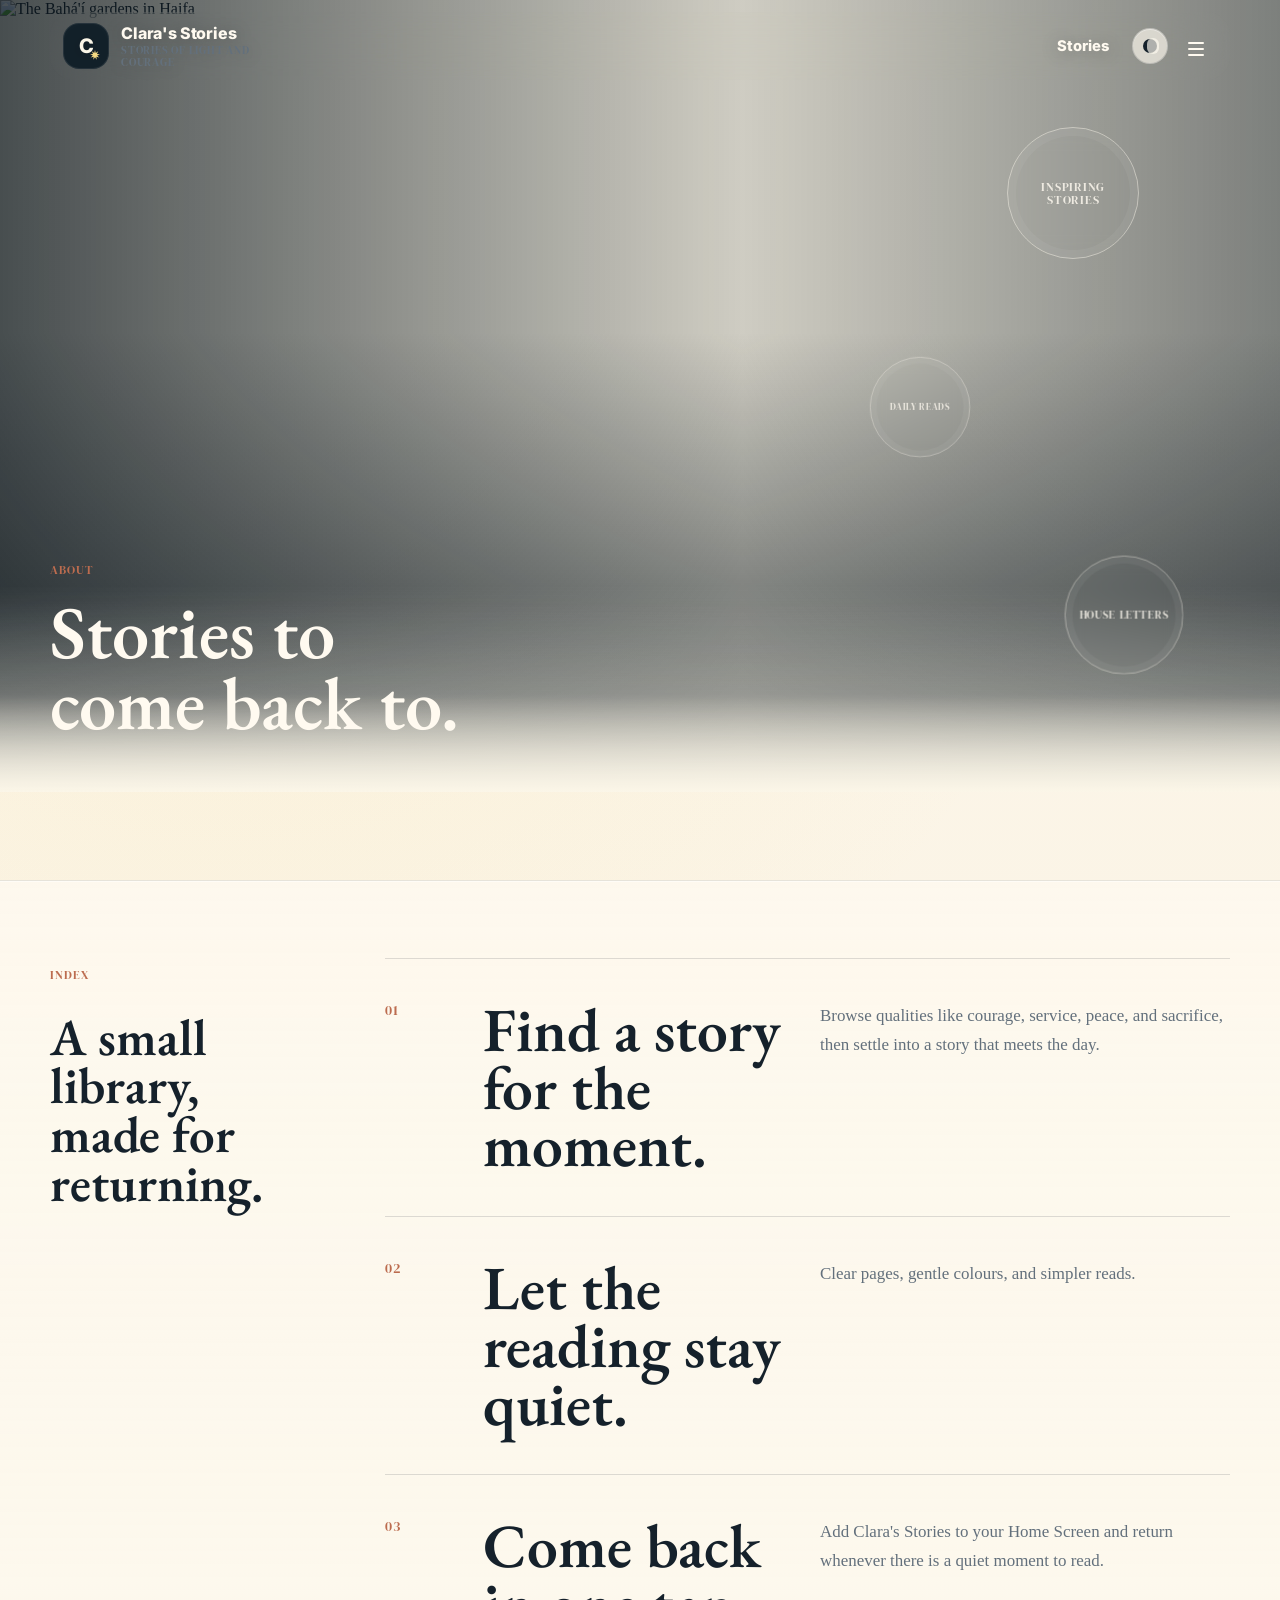
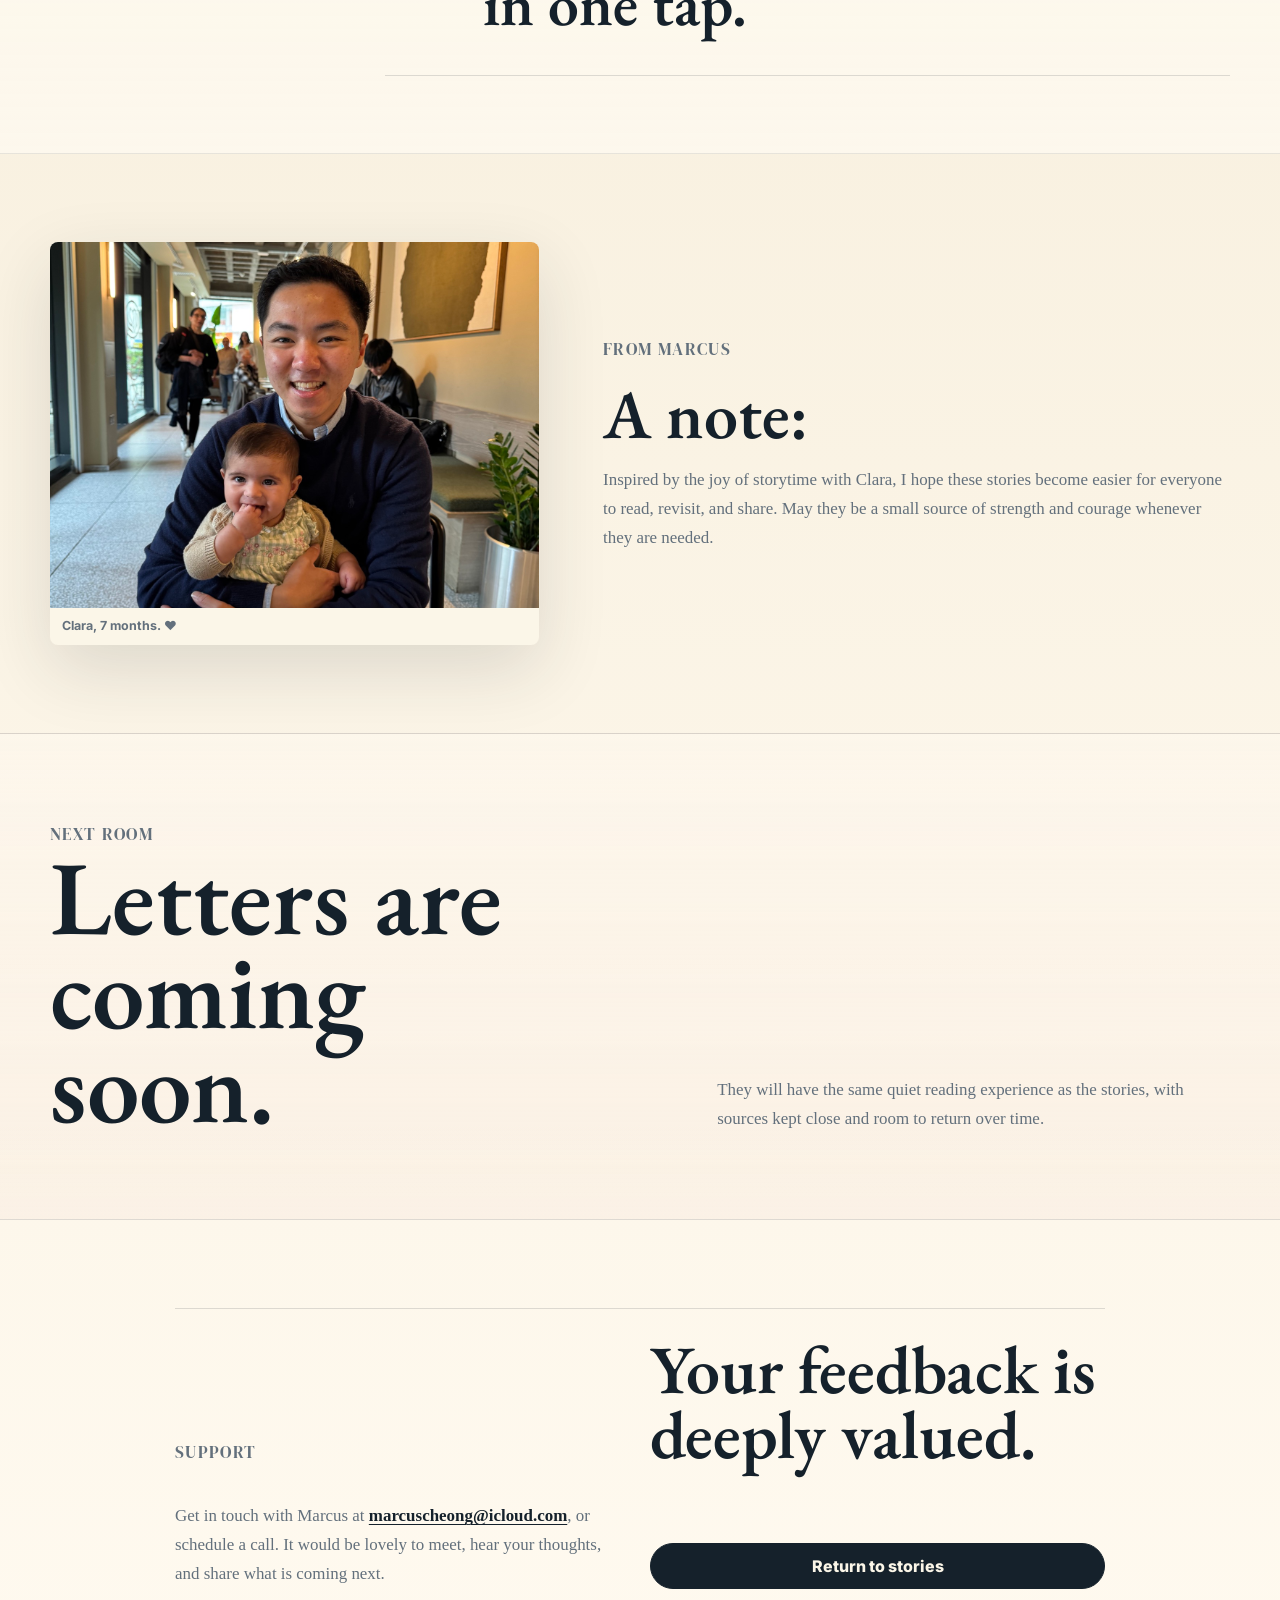
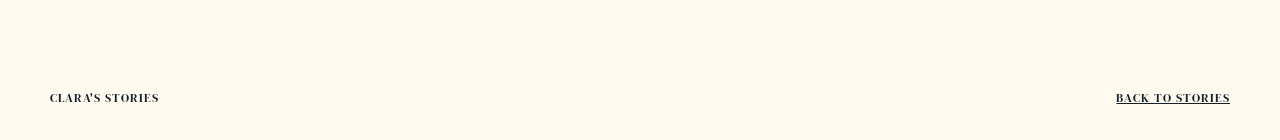
==== about.html @ 62a5ddda "Fix" ====
<!DOCTYPE html>
<html lang="en-GB">
  <head>
    <meta charset="UTF-8" />
    <meta name="viewport" content="width=device-width, initial-scale=1, viewport-fit=cover" />
    <title>About | Clara's Stories</title>
    <meta
      name="description"
      content="About Clara's Stories, a careful reader for Bahá'í stories, sources, and a growing library of letters."
    />
    <meta name="application-name" content="Clara's Stories" />
    <meta name="theme-color" content="#fbf6e8" />
    <meta name="color-scheme" content="light dark" />
    <meta name="format-detection" content="telephone=no" />
    <script>
      document.documentElement.classList.add("js");
      try {
        if (localStorage.getItem("claraTheme") === "dark") {
          document.documentElement.dataset.theme = "dark";
          document.querySelector('meta[name="theme-color"]')?.setAttribute("content", "#09131a");
        }
      } catch {
        document.documentElement.dataset.theme = "light";
      }
    </script>
    <link rel="preconnect" href="https://fonts.googleapis.com" />
    <link rel="preconnect" href="https://fonts.gstatic.com" crossorigin />
    <link
      href="https://fonts.googleapis.com/css2?family=DM+Serif+Display&family=EB+Garamond:ital,wght@0,400;0,500;0,600;0,700;1,400;1,500;1,600&family=Inter:wght@400;500;600;700;800&display=swap"
      rel="stylesheet"
    />
    <link rel="icon" href="./favicon.ico" sizes="any" />
    <link rel="shortcut icon" href="./favicon.ico" type="image/x-icon" />
    <link rel="icon" href="./icons/clara-logo.svg" type="image/svg+xml" />
    <link rel="icon" href="./icons/icon-192.png" sizes="192x192" type="image/png" />
    <link rel="icon" href="./icons/icon-512.png" sizes="512x512" type="image/png" />
    <link rel="apple-touch-icon" href="./icons/icon-180.png" sizes="180x180" />
    <link rel="apple-touch-icon" href="./icons/apple-touch-icon.png" />
    <meta name="apple-mobile-web-app-capable" content="yes" />
    <meta name="mobile-web-app-capable" content="yes" />
    <meta name="apple-mobile-web-app-title" content="Clara's Stories" />
    <meta name="apple-mobile-web-app-status-bar-style" content="black-translucent" />
    <link rel="manifest" href="./manifest.webmanifest" />
    <link rel="stylesheet" href="./styles.css?v=20260602-about-one-tap-1" />
  </head>
  <body class="about-shell">
    <header class="site-header" data-header>
      <a class="brand" href="./index.html" aria-label="Clara's Stories home">
        <span class="brand-mark">C</span>
        <span>
          <strong>Clara's Stories</strong>
          <small>Stories of light and<br />courage</small>
        </span>
      </a>
      <nav class="nav" aria-label="Primary navigation">
        <a class="nav-link" href="./stories.html">Stories</a>
        <button
          class="theme-toggle nav-theme"
          type="button"
          data-theme-toggle
          aria-label="Switch to dark mode"
          aria-pressed="false"
        >
          <span aria-hidden="true"></span>
        </button>
        <details class="nav-menu">
          <summary class="nav-action" aria-label="Open menu" title="Menu">
            <span class="menu-icon" aria-hidden="true"></span>
          </summary>
          <div class="nav-menu-panel">
            <a class="nav-menu-item" href="./stories.html">
              <span>Stories</span>
              <small>Browse the library</small>
            </a>
            <a class="nav-menu-item" href="./about.html" aria-current="page">
              <span>About</span>
              <small>How Clara's Stories is made</small>
            </a>
            <span class="nav-menu-item is-disabled" aria-disabled="true">
              <span>Letters</span>
              <small>Coming soon</small>
            </span>
            <button class="nav-menu-item" type="button" data-install-app>
              <span>Install app</span>
              <small>Add to Home Page</small>
            </button>
          </div>
        </details>
      </nav>
    </header>

    <main class="about-page">
      <section class="about-hero" data-about-hero>
        <div class="about-hero-copy reveal is-visible">
          <p class="kicker">About</p>
          <h1>Stories to come back to.</h1>
        </div>
        <div class="about-orbit" aria-hidden="true">
          <span>inspiring stories</span>
          <span>daily reads</span>
          <span>house letters</span>
        </div>
        <figure class="about-hero-image" aria-label="The Bahá'í gardens in Haifa">
          <img
            src="https://commons.wikimedia.org/wiki/Special:FilePath/Baha%27i_Garden%2C_Haifa_%283757173754%29.jpg"
            alt="The Bahá'í gardens in Haifa"
          />
        </figure>
      </section>

      <section class="about-ledger" data-about-ledger>
        <aside class="about-spine">
          <p class="kicker">Index</p>
          <strong>A small library, made for returning.</strong>
        </aside>
        <div class="about-ledger-list">
          <article class="about-ledger-row reveal">
            <span>01</span>
            <h2>Find a story for the moment.</h2>
            <p>Browse qualities like courage, service, peace, and sacrifice, then settle into a story that meets the day.</p>
          </article>
          <article class="about-ledger-row reveal">
            <span>02</span>
            <h2>Let the reading stay quiet.</h2>
            <p>Clear pages, gentle colours, and simpler reads.</p>
          </article>
          <article class="about-ledger-row reveal">
            <span>03</span>
            <h2>Come back in one tap.</h2>
            <p>Add Clara's Stories to your Home Screen and return whenever there is a quiet moment to read.</p>
          </article>
        </div>
      </section>

      <section class="about-founder reveal">
        <figure>
          <img src="./images/marcus-clara.jpeg" alt="Marcus with Clara" />
          <figcaption>Clara, 7 months. ❤️</figcaption>
        </figure>
        <div>
          <p class="kicker">From Marcus</p>
          <h2>A note:</h2>
          <p>
            Inspired by the joy of storytime with Clara, I hope these stories become easier for
            everyone to read, revisit, and share. May they be a small source of strength and courage
            whenever they are needed.
          </p>
        </div>
      </section>

      <section class="about-letters reveal">
        <div>
          <p class="kicker">Next room</p>
          <h2>Letters are coming soon.</h2>
        </div>
        <p>
          They will have the same quiet reading experience as the stories, with sources kept close
          and room to return over time.
        </p>
      </section>

      <section class="about-support reveal">
        <p class="kicker">Support</p>
        <h2>Your feedback is deeply valued.</h2>
        <p>
          Get in touch with Marcus at <a href="mailto:marcuscheong@icloud.com">marcuscheong@icloud.com</a>,
          or schedule a call. It would be lovely to meet, hear your thoughts, and share what is coming next.
        </p>
        <a class="button primary" href="./stories.html">Return to stories</a>
      </section>
    </main>

    <footer class="footer">
      <p>Clara's Stories</p>
      <a href="./stories.html">Back to stories</a>
    </footer>

    <script src="./install.js?v=20260602-about-one-tap-1"></script>
    <script src="./about.js?v=20260602-about-one-tap-1"></script>
  </body>
</html>
---- styles.css ----
:root {
  --paper: #fbf6e8;
  --ink: #15212b;
  --muted: #63707c;
  --rose: #f0a39a;
  --mint: #b8d8c0;
  --sky: #a9cce3;
  --lemon: #f4d982;
  --clay: #bc6c4f;
  --line: rgba(21, 33, 43, 0.14);
  --shadow: 0 24px 70px rgba(56, 45, 32, 0.12);
  --home-surface: #fbf6e8;
  --hero-shade: #09131a;
  --font-ui: Inter, "Segoe UI", system-ui, sans-serif;
  --font-serif: "EB Garamond", "Adobe Garamond Pro", Garamond, Georgia, serif;
  --font-technical: "DM Serif Display", Georgia, serif;
  color-scheme: light;
}

* {
  box-sizing: border-box;
}

.visually-hidden {
  position: absolute;
  width: 1px;
  height: 1px;
  padding: 0;
  margin: -1px;
  overflow: hidden;
  clip: rect(0, 0, 0, 0);
  white-space: nowrap;
  border: 0;
}

html {
  min-height: 100%;
  background: var(--home-surface);
  scroll-behavior: smooth;
}

body {
  min-height: 100dvh;
  margin: 0;
  padding-top: 0;
  padding-bottom: env(safe-area-inset-bottom);
  padding-left: 0;
  padding-right: 0;
  color: var(--ink);
  font-family: var(--font-ui);
  font-synthesis: none;
  background:
    linear-gradient(90deg, rgba(21, 33, 43, 0.045) 1px, transparent 1px),
    linear-gradient(rgba(21, 33, 43, 0.045) 1px, transparent 1px),
    linear-gradient(135deg, #fffaf0 0%, #edf6ef 35%, #eef5fb 68%, #fff1e8 100%);
  background-size: 36px 36px, 36px 36px, auto;
  overflow-x: hidden;
  overscroll-behavior-x: none;
  transition: background 720ms cubic-bezier(0.16, 1, 0.3, 1), color 520ms ease;
}

.home-page {
  min-height: 100dvh;
  background: var(--home-surface);
}

:root[data-theme="dark"] {
  --paper: #101a22;
  --ink: #f3ead9;
  --muted: #b4c0c8;
  --rose: #d78680;
  --mint: #5f8a72;
  --sky: #18354d;
  --lemon: #f1d16f;
  --clay: #e39a78;
  --line: rgba(243, 234, 217, 0.15);
  --shadow: 0 28px 78px rgba(0, 0, 0, 0.34);
  --home-surface: #09131a;
  --hero-shade: #09131a;
  color-scheme: dark;
}

:root[data-theme="dark"] body {
  background:
    linear-gradient(90deg, rgba(243, 234, 217, 0.055) 1px, transparent 1px),
    linear-gradient(rgba(243, 234, 217, 0.055) 1px, transparent 1px),
    linear-gradient(135deg, #09131a 0%, #12231d 38%, #101d2c 70%, #221714 100%);
  background-size: 36px 36px, 36px 36px, auto;
}

:root[data-theme="dark"] body.home-page {
  background: var(--home-surface);
}

body.stories-page {
  background:
    radial-gradient(circle at 18% 6%, rgba(244, 217, 130, 0.2), transparent 28%),
    linear-gradient(180deg, #fffaf0 0%, var(--home-surface) 36%, #fffaf0 100%);
}

:root[data-theme="dark"] body.stories-page {
  background:
    radial-gradient(circle at 18% 6%, rgba(232, 199, 111, 0.1), transparent 30%),
    linear-gradient(180deg, #09131a 0%, #0d1821 48%, #09131a 100%);
}

body,
button {
  font: inherit;
}

a {
  color: inherit;
}

.site-header,
main,
.footer {
  width: min(1180px, calc(100% - 32px));
  margin: 0 auto;
}

.home-page main {
  width: 100%;
  background: var(--home-surface);
}

.site-header {
  position: sticky;
  top: max(12px, calc(env(safe-area-inset-top) + 8px));
  z-index: 10;
  display: flex;
  align-items: center;
  justify-content: space-between;
  gap: 20px;
  margin-top: 14px;
  padding: 10px 12px;
  border: 1px solid rgba(21, 33, 43, 0.1);
  border-radius: 24px;
  background: rgba(255, 250, 240, 0.84);
  backdrop-filter: blur(24px) saturate(1.15);
  box-shadow: 0 18px 50px rgba(36, 44, 46, 0.12);
  transition: transform 520ms cubic-bezier(0.16, 1, 0.3, 1), opacity 360ms ease,
    box-shadow 360ms ease;
}

:root[data-theme="dark"] .site-header {
  border-color: rgba(243, 234, 217, 0.12);
  background: rgba(14, 23, 30, 0.84);
  box-shadow: 0 18px 55px rgba(0, 0, 0, 0.42);
}

.site-header.is-hidden {
  transform: translateY(calc(-100% - 28px));
  opacity: 0;
}

.home-page .site-header {
  position: fixed;
  top: max(12px, calc(env(safe-area-inset-top) + 8px));
  left: 50%;
  z-index: 10;
  display: flex;
  width: min(1180px, calc(100% - 32px));
  align-items: center;
  justify-content: space-between;
  gap: 20px;
  margin-top: 0;
  padding: 10px 12px;
  border: 1px solid transparent;
  border-radius: 24px;
  background: transparent;
  backdrop-filter: none;
  color: #fffaf0;
  text-shadow: 0 2px 18px rgba(0, 0, 0, 0.32);
  box-shadow: none;
  transform: translateX(-50%);
  transition: transform 780ms cubic-bezier(0.22, 1, 0.36, 1), opacity 520ms ease,
    background 260ms ease, border-color 260ms ease, box-shadow 260ms ease, color 260ms ease;
}

:root[data-theme="dark"] .home-page .site-header {
  background: transparent;
  box-shadow: none;
}

.home-page .site-header.is-hidden {
  transform: translate(-50%, calc(-100% - 28px));
  opacity: 0;
}

.home-page .site-header.is-over-content {
  border-color: rgba(21, 33, 43, 0.1);
  background: rgba(251, 246, 232, 0.96);
  color: var(--ink);
  text-shadow: none;
  backdrop-filter: none;
  box-shadow: 0 12px 30px rgba(36, 44, 46, 0.12);
}

:root[data-theme="dark"] .home-page .site-header.is-over-content {
  border-color: rgba(243, 234, 217, 0.12);
  background: rgba(9, 19, 26, 0.94);
  color: var(--ink);
  backdrop-filter: none;
  box-shadow: 0 14px 34px rgba(0, 0, 0, 0.38);
}

.brand,
.nav,
.hero-actions,
.filters,
.story-meta,
.footer {
  display: flex;
  align-items: center;
}

.brand {
  gap: 12px;
  text-decoration: none;
}

.brand-mark {
  position: relative;
  display: grid;
  place-items: center;
  width: 46px;
  height: 46px;
  border-radius: 16px;
  background: #13212a;
  color: #fbf6e8;
  font-family: var(--font-ui);
  font-size: 1.25rem;
  font-weight: 800;
  letter-spacing: 0;
  box-shadow: inset 0 0 0 1px rgba(255, 255, 255, 0.08);
}

.home-page .site-header .brand-mark {
  box-shadow: 0 12px 32px rgba(0, 0, 0, 0.34);
}

:root[data-theme="dark"] .brand-mark {
  background: #081017;
}

.brand-mark::after {
  content: "";
  position: absolute;
  right: 9px;
  bottom: 9px;
  width: 10px;
  height: 10px;
  border-radius: 0;
  background: var(--lemon);
  clip-path: polygon(
    50% 0%,
    57.52% 29.33%,
    82.14% 11.7%,
    69.05% 39%,
    99.24% 41.32%,
    71.67% 53.82%,
    93.3% 75%,
    64.14% 66.85%,
    67.1% 96.98%,
    50% 72%,
    32.9% 96.98%,
    35.86% 66.85%,
    6.7% 75%,
    28.33% 53.82%,
    0.76% 41.32%,
    30.95% 39%,
    17.86% 11.7%,
    42.48% 29.33%
  );
}

.brand strong,
.brand small {
  display: block;
}

.brand strong {
  font-family: var(--font-ui);
  font-weight: 800;
  letter-spacing: -0.01em;
}

.brand small,
.kicker,
.story-meta,
.footer,
.story-link,
.back-link {
  font-family: var(--font-technical);
  font-size: 0.76rem;
  font-weight: 400;
  text-transform: uppercase;
  letter-spacing: 0.08em;
}

.brand small {
  margin-top: 2px;
  color: var(--muted);
  font-size: 0.69rem;
  letter-spacing: 0.07em;
  line-height: 1.05;
  white-space: normal;
}

.home-page .brand small {
  color: rgba(255, 250, 240, 0.74);
}

.home-page .site-header.is-over-content .brand small {
  color: var(--muted);
}

.nav {
  gap: 7px;
}

.nav a,
.nav-action,
.button,
.filter {
  min-height: 42px;
  border-radius: 999px;
  text-decoration: none;
}

.nav a {
  display: grid;
  place-items: center;
  padding: 0 16px;
  font-family: var(--font-ui);
  font-size: 0.92rem;
  font-weight: 800;
}

.nav a:hover {
  background: rgba(21, 33, 43, 0.08);
}

.home-page .nav a:hover {
  background: rgba(255, 250, 240, 0.12);
}

.nav-action {
  position: relative;
  display: grid;
  width: 42px;
  min-width: 42px;
  place-items: center;
  border: 0;
  background: transparent;
  color: inherit;
  cursor: pointer;
  box-shadow: none;
  transition: background 180ms ease, box-shadow 220ms ease, transform 260ms cubic-bezier(0.16, 1, 0.3, 1);
}

.nav-action:hover,
.nav-action:focus-visible {
  background: rgba(21, 33, 43, 0.08);
  box-shadow: 0 0 20px rgba(21, 33, 43, 0.12);
  outline: none;
}

.home-page .nav-action:hover,
.home-page .nav-action:focus-visible {
  background: rgba(255, 250, 240, 0.12);
}

.install-action {
  display: none;
}

.show-install-action .install-action {
  display: grid;
}

.connection-status {
  position: fixed;
  left: 50%;
  bottom: max(18px, calc(env(safe-area-inset-bottom) + 14px));
  z-index: 30;
  margin: 0;
  max-width: min(420px, calc(100vw - 32px));
  padding: 12px 16px;
  border: 1px solid rgba(255, 255, 255, 0.52);
  border-radius: 999px;
  background:
    linear-gradient(135deg, rgba(255, 255, 255, 0.52), rgba(255, 250, 240, 0.22)),
    rgba(255, 250, 240, 0.66);
  color: #15212b;
  box-shadow: 0 18px 55px rgba(21, 33, 43, 0.2), inset 0 1px 0 rgba(255, 255, 255, 0.72);
  backdrop-filter: blur(22px) saturate(1.28);
  font-size: 0.78rem;
  font-weight: 800;
  letter-spacing: 0.02em;
  opacity: 0;
  pointer-events: none;
  text-align: center;
  transform: translate(-50%, 18px) scale(0.96);
  transition: opacity 260ms ease, transform 420ms cubic-bezier(0.16, 1, 0.3, 1);
}

.connection-status[hidden] {
  display: none;
}

.connection-status.is-visible {
  opacity: 1;
  transform: translate(-50%, 0) scale(1);
}

.connection-status::before {
  content: "";
  display: inline-block;
  width: 7px;
  height: 7px;
  margin-right: 7px;
  border-radius: 999px;
  background: var(--mint);
  vertical-align: 0.08em;
}

.connection-status[data-status-mode="offline"]::before {
  background: var(--lemon);
}

:root[data-theme="dark"] .connection-status {
  border-color: rgba(243, 234, 217, 0.16);
  background:
    linear-gradient(135deg, rgba(243, 234, 217, 0.14), rgba(243, 234, 217, 0.04)),
    rgba(9, 19, 26, 0.72);
  color: var(--ink);
  box-shadow: 0 18px 58px rgba(0, 0, 0, 0.42), inset 0 1px 0 rgba(243, 234, 217, 0.08);
}

@media (display-mode: standalone), (display-mode: fullscreen), (display-mode: minimal-ui), (display-mode: window-controls-overlay) {
  .show-install-action [data-install-app] {
    display: none;
  }
}

[data-install-app][hidden] {
  display: none !important;
}

.install-icon,
.menu-icon {
  position: relative;
  display: block;
  width: 20px;
  height: 20px;
}

.install-icon::before {
  content: "";
  position: absolute;
  left: 9px;
  top: 3px;
  width: 2px;
  height: 9px;
  border-radius: 999px;
  background: currentColor;
}

.install-icon::after {
  content: "";
  position: absolute;
  left: 4px;
  top: 8px;
  width: 12px;
  height: 8px;
  border-right: 2px solid currentColor;
  border-bottom: 2px solid currentColor;
  border-left: 2px solid currentColor;
  border-radius: 0 0 5px 5px;
}

.install-icon {
  background:
    linear-gradient(135deg, transparent 46%, currentColor 48% 58%, transparent 60%) 4px 7px / 7px 7px no-repeat,
    linear-gradient(45deg, transparent 46%, currentColor 48% 58%, transparent 60%) 9px 7px / 7px 7px no-repeat;
}

.menu-icon {
  transition: transform 360ms cubic-bezier(0.16, 1, 0.3, 1);
}

.menu-icon::before,
.menu-icon::after {
  content: "";
  position: absolute;
  left: 2px;
  width: 16px;
  height: 2px;
  border-radius: 999px;
  background: currentColor;
  transition: top 260ms cubic-bezier(0.16, 1, 0.3, 1), transform 260ms cubic-bezier(0.16, 1, 0.3, 1);
}

.menu-icon::before {
  top: 6px;
  box-shadow: 0 6px 0 currentColor;
}

.menu-icon::after {
  top: 18px;
}

.nav-menu[open] .nav-action {
  background: rgba(255, 250, 240, 0.64);
  box-shadow: 0 0 0 1px rgba(21, 33, 43, 0.08), 0 14px 34px rgba(21, 33, 43, 0.12);
  transform: scale(0.96);
}

.home-page .nav-menu[open] .nav-action {
  background: rgba(255, 250, 240, 0.18);
  box-shadow: 0 0 0 1px rgba(255, 250, 240, 0.18), 0 14px 34px rgba(0, 0, 0, 0.22);
}

.nav-menu[open] .menu-icon {
  transform: rotate(45deg);
}

.nav-menu[open] .menu-icon::before {
  top: 10px;
  box-shadow: none;
  transform: rotate(90deg);
}

.nav-menu[open] .menu-icon::after {
  top: 10px;
  transform: rotate(0deg);
}

body.nav-menu-is-open::before,
body.nav-menu-is-closing::before {
  content: "";
  position: fixed;
  inset: 0;
  z-index: 9;
  background:
    radial-gradient(circle at calc(100% - 74px) 64px, rgba(244, 217, 130, 0.18), transparent 190px),
    rgba(21, 33, 43, 0.22);
  backdrop-filter: blur(9px) saturate(1.08);
}

body.nav-menu-is-open::before {
  animation: menu-backdrop-in 220ms ease both;
}

body.nav-menu-is-closing::before {
  animation: menu-backdrop-out 220ms ease both;
}

.nav-menu {
  position: relative;
}

.nav-menu summary {
  list-style: none;
}

.nav-menu[open] summary {
  background: rgba(255, 250, 240, 0.16);
}

.nav-menu summary::-webkit-details-marker {
  display: none;
}

.nav-menu-panel {
  position: absolute;
  top: calc(100% + 10px);
  right: 0;
  display: grid;
  min-width: 286px;
  gap: 8px;
  padding: 10px;
  border: 1px solid rgba(21, 33, 43, 0.08);
  border-radius: 30px;
  background:
    linear-gradient(145deg, rgba(255, 255, 255, 0.8), rgba(255, 250, 240, 0.58)),
    rgba(255, 250, 240, 0.72);
  color: var(--ink);
  text-shadow: none;
  box-shadow: 0 24px 70px rgba(21, 33, 43, 0.18), inset 0 1px 0 rgba(255, 255, 255, 0.76);
  backdrop-filter: blur(22px) saturate(1.22);
  transform-origin: top right;
  overflow: hidden;
}

.nav-menu[open]:not(.is-closing) .nav-menu-panel {
  animation: menu-panel-fan 460ms cubic-bezier(0.16, 1, 0.3, 1) both;
}

.nav-menu.is-closing .nav-menu-panel {
  pointer-events: none;
  animation: menu-panel-fold 260ms ease both;
}

:root[data-theme="dark"] .nav-menu-panel {
  border-color: rgba(243, 234, 217, 0.12);
  background:
    linear-gradient(145deg, rgba(19, 37, 49, 0.88), rgba(9, 19, 26, 0.82)),
    rgba(9, 19, 26, 0.72);
  color: #fffaf0;
  box-shadow: 0 18px 48px rgba(0, 0, 0, 0.42);
}

.nav-menu-panel a,
.nav-menu-panel button,
.nav-menu-panel .nav-menu-item {
  display: flex;
  position: relative;
  flex-direction: column;
  width: 100%;
  min-height: 64px;
  align-self: stretch;
  justify-content: center;
  align-items: flex-start;
  padding: 10px 16px 10px 62px;
  border: 0;
  border-radius: 22px;
  background: transparent;
  color: inherit;
  font-family: var(--font-ui);
  font-size: 0.94rem;
  font-weight: 800;
  text-align: left;
  text-decoration: none;
  cursor: pointer;
  opacity: 0;
  filter: blur(10px);
  transform: translateX(22px) translateY(12px) scale(0.96);
}

.nav-menu-item::before {
  content: "";
  position: absolute;
  left: 13px;
  top: 50%;
  width: 36px;
  height: 36px;
  border: 1px solid rgba(21, 33, 43, 0.08);
  border-radius: 999px;
  background:
    radial-gradient(circle at 34% 30%, rgba(255, 255, 255, 0.72), transparent 34%),
    rgba(21, 33, 43, 0.06);
  box-shadow: inset 0 1px 0 rgba(255, 255, 255, 0.62);
  transform: translateY(-50%);
}

.nav-menu-item::after {
  position: absolute;
  left: 31px;
  top: 50%;
  display: grid;
  width: 14px;
  height: 14px;
  place-items: center;
  color: rgba(21, 33, 43, 0.62);
  transform: translate(-50%, -50%);
}

.nav-menu-panel .nav-menu-item:nth-child(1)::after {
  content: "";
  width: 4px;
  height: 4px;
  border-radius: 999px;
  background: currentColor;
  box-shadow: -6px -5px 0 currentColor, 7px -3px 0 currentColor, -3px 7px 0 currentColor, 8px 7px 0 currentColor;
}

.nav-menu-panel .nav-menu-item:nth-child(2)::after {
  content: "";
  width: 18px;
  height: 18px;
  background: currentColor;
  clip-path: polygon(
    50% 0%,
    58.6% 26.5%,
    82.1% 11.7%,
    71.7% 37.5%,
    99.2% 41.3%,
    74.6% 54.3%,
    93.3% 75%,
    66.1% 69.2%,
    67.1% 97%,
    50% 75%,
    32.9% 97%,
    33.9% 69.2%,
    6.7% 75%,
    25.4% 54.3%,
    0.8% 41.3%,
    28.3% 37.5%,
    17.9% 11.7%,
    41.4% 26.5%
  );
}

.nav-menu-panel .nav-menu-item:nth-child(3)::after {
  content: "";
  width: 15px;
  height: 15px;
  border-radius: 5px;
  background:
    linear-gradient(currentColor, currentColor) 2px 2px / 11px 2px no-repeat,
    linear-gradient(currentColor, currentColor) 2px 7px / 11px 2px no-repeat,
    linear-gradient(currentColor, currentColor) 2px 12px / 7px 2px no-repeat;
}

.nav-menu-panel .nav-menu-item:nth-child(4)::after {
  content: "";
  width: 15px;
  height: 15px;
  border-radius: 999px;
  background:
    linear-gradient(currentColor, currentColor) center / 11px 2px no-repeat,
    linear-gradient(currentColor, currentColor) center / 2px 11px no-repeat;
}

.nav-menu[open]:not(.is-closing) .nav-menu-item {
  animation: menu-item-fan 420ms cubic-bezier(0.16, 1, 0.3, 1) both;
}

.nav-menu.is-closing .nav-menu-item {
  animation: menu-item-fold 210ms ease both;
}

.nav-menu-panel .nav-menu-item:nth-child(1) {
  animation-delay: 35ms;
}

.nav-menu-panel .nav-menu-item:nth-child(2) {
  animation-delay: 70ms;
}

.nav-menu-panel .nav-menu-item:nth-child(3) {
  animation-delay: 105ms;
}

.nav-menu-panel .nav-menu-item:nth-child(4) {
  animation-delay: 140ms;
}

.nav-menu-item span,
.nav-menu-item small {
  display: block;
}

.nav-menu-item small {
  margin-top: 2px;
  color: var(--muted);
  font-size: 0.72rem;
  font-weight: 700;
}

.nav-menu-item[aria-current="page"] {
  background: rgba(184, 216, 192, 0.34);
  box-shadow: inset 0 0 0 1px rgba(103, 136, 112, 0.12);
}

.nav-menu-item.is-disabled {
  opacity: 0.58;
  cursor: default;
}

.nav-menu-panel a:hover,
.nav-menu-panel button:hover,
.nav-menu-panel a:focus-visible,
.nav-menu-panel button:focus-visible {
  background: rgba(255, 255, 255, 0.48);
  box-shadow: inset 0 0 0 1px rgba(21, 33, 43, 0.06), 0 10px 28px rgba(21, 33, 43, 0.08);
  outline: none;
}

:root[data-theme="dark"] .nav-menu-item::before {
  border-color: rgba(243, 234, 217, 0.12);
  background:
    radial-gradient(circle at 34% 30%, rgba(243, 234, 217, 0.18), transparent 34%),
    rgba(243, 234, 217, 0.08);
  box-shadow: inset 0 1px 0 rgba(243, 234, 217, 0.08);
}

:root[data-theme="dark"] .nav-menu-item::after {
  color: rgba(243, 234, 217, 0.8);
}

:root[data-theme="dark"] .nav-menu-item small {
  color: rgba(243, 234, 217, 0.62);
}

:root[data-theme="dark"] .nav-menu-item[aria-current="page"] {
  background: rgba(184, 216, 192, 0.16);
  box-shadow: inset 0 0 0 1px rgba(243, 234, 217, 0.08);
}

:root[data-theme="dark"] .nav-menu-panel a:hover,
:root[data-theme="dark"] .nav-menu-panel button:hover,
:root[data-theme="dark"] .nav-menu-panel a:focus-visible,
:root[data-theme="dark"] .nav-menu-panel button:focus-visible {
  background: rgba(243, 234, 217, 0.09);
  box-shadow: inset 0 0 0 1px rgba(243, 234, 217, 0.08), 0 10px 28px rgba(0, 0, 0, 0.18);
}

.nav-menu-panel [data-install-app] {
  display: none;
}

.show-install-action .nav-menu-panel [data-install-app] {
  display: grid;
}

@keyframes menu-panel-fan {
  from {
    opacity: 0;
    filter: blur(10px);
    transform: translate(10px, -6px) scale(0.9);
  }

  to {
    opacity: 1;
    filter: blur(0);
    transform: translateY(0) scale(1);
  }
}

@keyframes menu-panel-fold {
  from {
    opacity: 1;
    filter: blur(0);
    transform: translateY(0) scale(1);
  }

  to {
    opacity: 0;
    filter: blur(10px);
    transform: translate(10px, -5px) scale(0.94);
  }
}

@keyframes menu-item-fan {
  to {
    opacity: 1;
    filter: blur(0);
    transform: translateX(0) translateY(0) scale(1);
  }
}

@keyframes menu-item-fold {
  from {
    opacity: 1;
    filter: blur(0);
    transform: translateX(0) translateY(0) scale(1);
  }

  to {
    opacity: 0;
    filter: blur(10px);
    transform: translateX(18px) translateY(10px) scale(0.96);
  }
}

@keyframes menu-backdrop-in {
  from {
    opacity: 0;
  }

  to {
    opacity: 1;
  }
}

@keyframes menu-backdrop-out {
  from {
    opacity: 1;
  }

  to {
    opacity: 0;
  }
}

.ios-install-modal {
  position: fixed;
  inset: 0;
  z-index: 40;
  display: grid;
  place-items: center;
  padding: 18px;
  background: rgba(9, 19, 26, 0.58);
  color: var(--ink);
  opacity: 0;
  transition: opacity 180ms ease;
}

.ios-install-modal[hidden] {
  display: none;
}

.ios-install-modal.is-visible {
  opacity: 1;
}

.ios-install-card {
  position: relative;
  width: min(100%, 460px);
  max-height: calc(100dvh - 36px);
  overflow: auto;
  padding: 24px;
  border: 1px solid rgba(255, 255, 255, 0.62);
  border-radius: 24px;
  background:
    linear-gradient(135deg, rgba(255, 250, 240, 0.98), rgba(237, 246, 239, 0.98));
  box-shadow: 0 28px 80px rgba(0, 0, 0, 0.34);
  transform: translateY(24px) scale(0.98);
  transition: transform 220ms cubic-bezier(0.16, 1, 0.3, 1);
}

.ios-install-modal.is-visible .ios-install-card {
  transform: translateY(0) scale(1);
}

:root[data-theme="dark"] .ios-install-card {
  border-color: rgba(243, 234, 217, 0.14);
  background:
    linear-gradient(135deg, rgba(14, 23, 30, 0.98), rgba(18, 35, 29, 0.98));
}

.ios-install-close {
  position: absolute;
  top: 14px;
  right: 14px;
  display: grid;
  width: 38px;
  height: 38px;
  place-items: center;
  border: 1px solid var(--line);
  border-radius: 999px;
  background: rgba(255, 250, 240, 0.62);
  color: inherit;
  cursor: pointer;
}

:root[data-theme="dark"] .ios-install-close {
  background: rgba(243, 234, 217, 0.1);
}

.ios-install-close::before,
.ios-install-close::after {
  content: "";
  position: absolute;
  width: 14px;
  height: 2px;
  border-radius: 999px;
  background: currentColor;
}

.ios-install-close::before {
  transform: rotate(45deg);
}

.ios-install-close::after {
  transform: rotate(-45deg);
}

.ios-install-card h2 {
  max-width: 10ch;
  font-size: clamp(2rem, 8vw, 3rem);
}

.ios-install-intro {
  margin: 14px 0 0;
  color: var(--muted);
  line-height: 1.55;
}

.ios-install-steps {
  display: grid;
  gap: 10px;
  margin: 20px 0 0;
  padding: 0;
  list-style: none;
}

.ios-install-steps li {
  display: grid;
  grid-template-columns: 34px minmax(0, 1fr);
  gap: 12px;
  align-items: center;
  min-height: 54px;
  padding: 10px 12px;
  border: 1px solid var(--line);
  border-radius: 14px;
  background: rgba(255, 250, 240, 0.56);
}

:root[data-theme="dark"] .ios-install-steps li {
  background: rgba(243, 234, 217, 0.07);
}

.ios-install-steps span {
  display: grid;
  width: 34px;
  height: 34px;
  place-items: center;
  border-radius: 999px;
  background: var(--lemon);
  color: #09131a;
  font-weight: 800;
}

.ios-install-steps p {
  margin: 0;
  color: var(--ink);
  font-weight: 700;
  line-height: 1.35;
}

.ios-install-done {
  width: 100%;
  margin-top: 20px;
  border-color: var(--ink);
  cursor: pointer;
}

.theme-toggle {
  position: relative;
  z-index: 11;
  display: grid;
  width: 36px;
  min-width: 36px;
  height: 36px;
  place-items: center;
  border: 1px solid var(--line);
  border-radius: 999px;
  --toggle-surface: rgba(255, 250, 240, 0.66);
  background: var(--toggle-surface);
  color: var(--ink);
  cursor: pointer;
  overflow: hidden;
  box-shadow: inset 0 1px 0 rgba(255, 255, 255, 0.36);
  transition: background 360ms ease, border-color 360ms ease, color 360ms ease,
    transform 360ms cubic-bezier(0.16, 1, 0.3, 1);
}

.home-page .site-header .theme-toggle {
  --toggle-surface: rgba(255, 250, 240, 0.14);
  border-color: rgba(255, 250, 240, 0.28);
  background: var(--toggle-surface);
  color: #fffaf0;
  box-shadow: 0 10px 28px rgba(0, 0, 0, 0.24);
}

.home-page .site-header.is-over-content .theme-toggle {
  --toggle-surface: rgba(255, 250, 240, 0.66);
  border-color: var(--line);
  background: var(--toggle-surface);
  color: var(--ink);
  box-shadow: inset 0 1px 0 rgba(255, 255, 255, 0.36);
}

.theme-toggle span {
  position: relative;
  display: block;
  width: 18px;
  height: 18px;
  color: currentColor;
  transition: transform 360ms cubic-bezier(0.16, 1, 0.3, 1);
}

.theme-toggle span::before,
.theme-toggle span::after {
  content: "";
  position: absolute;
  border-radius: 999px;
}

.theme-toggle span::before {
  inset: 2px;
  background: currentColor;
}

.theme-toggle span::after {
  inset: 1px 0 1px 6px;
  background: var(--toggle-surface);
  transition: background 360ms ease, inset 260ms ease, box-shadow 260ms ease;
}

.theme-toggle:hover,
.theme-toggle:focus-visible {
  border-color: rgba(21, 33, 43, 0.28);
  transform: translateY(-1px);
}

:root[data-theme="dark"] .nav a:hover {
  background: rgba(243, 234, 217, 0.09);
}

:root[data-theme="dark"] .theme-toggle {
  --toggle-surface: rgba(243, 234, 217, 0.1);
  background: var(--toggle-surface);
  color: var(--lemon);
  box-shadow: inset 0 1px 0 rgba(255, 255, 255, 0.08);
}

:root[data-theme="dark"] .home-page .site-header .theme-toggle {
  --toggle-surface: rgba(8, 16, 23, 0.3);
  border-color: rgba(243, 234, 217, 0.24);
  background: var(--toggle-surface);
  box-shadow: 0 10px 28px rgba(0, 0, 0, 0.34);
}

:root[data-theme="dark"] .home-page .site-header.is-over-content .theme-toggle {
  --toggle-surface: rgba(243, 234, 217, 0.1);
  border-color: var(--line);
  background: var(--toggle-surface);
  color: var(--lemon);
  box-shadow: inset 0 1px 0 rgba(255, 255, 255, 0.08);
}

.theme-toggle[aria-pressed="true"] span::before {
  inset: 5px;
  box-shadow: 0 -8px 0 -3px currentColor, 6px -6px 0 -3px currentColor,
    8px 0 0 -3px currentColor, 6px 6px 0 -3px currentColor,
    0 8px 0 -3px currentColor, -6px 6px 0 -3px currentColor,
    -8px 0 0 -3px currentColor, -6px -6px 0 -3px currentColor;
}

.theme-toggle[aria-pressed="true"] span::after {
  display: none;
}

.hero {
  position: relative;
  display: grid;
  width: 100%;
  min-height: calc(100svh + env(safe-area-inset-top));
  align-items: end;
  padding: calc(clamp(132px, 24vh, 240px) + env(safe-area-inset-top))
    max(16px, calc((100vw - 1180px) / 2)) clamp(24px, 6vh, 64px);
  background: var(--home-surface);
  isolation: isolate;
  --hero-shift: 0px;
  --hero-image-opacity: 1;
}

.hero::after {
  content: "";
  position: absolute;
  inset: 0;
  z-index: 0;
  background:
    linear-gradient(90deg, rgba(11, 20, 26, 0.72), rgba(11, 20, 26, 0.18) 58%, rgba(11, 20, 26, 0.58)),
    linear-gradient(0deg, var(--home-surface) 0%, rgba(11, 20, 26, 0) 52%);
  -webkit-mask-image: linear-gradient(to bottom, #000 0%, #000 82%, rgba(0, 0, 0, 0.64) 90%, transparent 100%);
  mask-image: linear-gradient(to bottom, #000 0%, #000 82%, rgba(0, 0, 0, 0.64) 90%, transparent 100%);
  pointer-events: none;
}

:root[data-theme="dark"] .hero::after {
  background:
    linear-gradient(90deg, rgba(11, 20, 26, 0.72), rgba(11, 20, 26, 0.18) 58%, rgba(11, 20, 26, 0.58)),
    linear-gradient(0deg, var(--home-surface) 0%, rgba(11, 20, 26, 0) 52%);
}

.hero-copy,
.story-card {
  border: 1px solid rgba(255, 255, 255, 0.78);
  box-shadow: var(--shadow);
}

.hero-copy {
  position: relative;
  z-index: 2;
  display: flex;
  flex-direction: column;
  justify-content: center;
  width: min(640px, 100%);
  padding: 0;
  border: 0;
  border-radius: 0;
  background: transparent;
  color: #fffaf0;
  box-shadow: none;
  transform: translateY(calc(var(--hero-shift) * -0.08));
}

:root[data-theme="dark"] .story-card,
:root[data-theme="dark"] .reader-image,
:root[data-theme="dark"] .reader-card,
:root[data-theme="dark"] .source-card {
  border-color: rgba(243, 234, 217, 0.1);
  background: rgba(16, 26, 34, 0.82);
}

.kicker {
  margin: 0 0 18px;
  color: var(--clay);
}

h1,
h2,
h3,
blockquote {
  margin: 0;
  font-family: var(--font-serif);
  font-weight: 600;
  line-height: 0.96;
  letter-spacing: 0;
}

h1 {
  max-width: 12ch;
  font-size: clamp(3.5rem, 5.8vw, 5.9rem);
}

h2 {
  max-width: 13ch;
  font-size: clamp(2.55rem, 5.3vw, 5rem);
}

h2 span {
  color: var(--clay);
}

h3 {
  font-size: clamp(1.65rem, 2.15vw, 2.25rem);
}

.hero-copy p:not(.kicker),
.story-card p {
  color: var(--muted);
  line-height: 1.65;
}

.hero-copy p:not(.kicker) {
  color: rgba(255, 250, 240, 0.86);
  max-width: 58ch;
  margin: 24px 0 0;
  font-size: 1.05rem;
}

.hero-actions {
  flex-wrap: wrap;
  gap: 10px;
  margin-top: 34px;
}

.button {
  display: inline-grid;
  place-items: center;
  padding: 0 20px;
  border: 1px solid var(--ink);
  font-family: var(--font-ui);
  font-weight: 800;
}

.button.primary {
  background: var(--ink);
  color: var(--paper);
}

.button.quiet {
  border-color: rgba(21, 33, 43, 0.14);
  background: rgba(255, 250, 240, 0.48);
  color: var(--ink);
  backdrop-filter: blur(16px);
}

:root[data-theme="dark"] .button.quiet {
  border-color: rgba(243, 234, 217, 0.16);
  background: rgba(243, 234, 217, 0.08);
  color: var(--ink);
}

:root[data-theme="dark"] .button.primary {
  border-color: rgba(243, 234, 217, 0.7);
  background: #f3ead9;
  color: #101a22;
}

.source-card > .button.primary {
  min-height: 44px;
  min-width: 184px;
  border-color: rgba(103, 136, 112, 0.62);
  background: #c7dec6;
  color: #10202a;
  font-family: var(--font-ui);
  font-size: 0.95rem;
  letter-spacing: 0;
  box-shadow: inset 0 -2px 0 rgba(103, 136, 112, 0.2),
    0 12px 26px rgba(21, 33, 43, 0.09);
}

.about-page {
  display: grid;
  gap: 70px;
  width: 100%;
  padding: 0 0 54px;
}

.about-hero {
  position: relative;
  display: grid;
  width: 100%;
  min-height: calc(88svh + env(safe-area-inset-top));
  align-items: end;
  overflow: hidden;
  padding: calc(clamp(132px, 24vh, 240px) + env(safe-area-inset-top))
    max(16px, calc((100vw - 1180px) / 2)) clamp(24px, 6vh, 64px);
  background: var(--home-surface);
  border-radius: 0;
  isolation: isolate;
  --about-shift: 0px;
}

.about-hero::after {
  content: "";
  position: absolute;
  inset: 0;
  z-index: 1;
  background:
    linear-gradient(90deg, rgba(9, 19, 26, 0.74), rgba(9, 19, 26, 0.18) 58%, rgba(9, 19, 26, 0.52)),
    linear-gradient(0deg, rgba(9, 19, 26, 0.7), transparent 58%);
  pointer-events: none;
  -webkit-mask-image: linear-gradient(to bottom, #000 0%, #000 74%, rgba(0, 0, 0, 0.72) 88%, transparent 100%);
  mask-image: linear-gradient(to bottom, #000 0%, #000 74%, rgba(0, 0, 0, 0.72) 88%, transparent 100%);
}

.about-hero::before {
  content: "";
  position: absolute;
  inset: auto 0 0;
  z-index: 2;
  height: 24%;
  background: linear-gradient(180deg, transparent 0%, color-mix(in srgb, var(--home-surface) 10%, transparent) 48%, color-mix(in srgb, var(--home-surface) 72%, transparent) 100%);
  pointer-events: none;
}

.about-hero-copy {
  position: relative;
  z-index: 3;
  width: min(680px, 100%);
  padding: 0;
  color: #fffaf0;
  transform: translateY(calc(var(--about-shift) * -0.08));
}

.about-hero-copy h1 {
  max-width: 11ch;
}

.about-hero-copy p:not(.kicker) {
  max-width: 56ch;
  margin: 24px 0 0;
  color: rgba(255, 250, 240, 0.86);
  font-size: 1.06rem;
  line-height: 1.65;
}

.about-hero-image {
  position: absolute;
  inset: 0;
  z-index: 0;
  margin: 0;
  overflow: hidden;
  background: var(--home-surface);
  pointer-events: none;
  -webkit-mask-image: linear-gradient(to bottom, #000 0%, #000 80%, rgba(0, 0, 0, 0.82) 92%, transparent 100%);
  mask-image: linear-gradient(to bottom, #000 0%, #000 80%, rgba(0, 0, 0, 0.82) 92%, transparent 100%);
}

.about-hero-image img {
  display: block;
  width: 100%;
  height: calc(100% + 80px);
  object-fit: cover;
  transform: translateY(calc(var(--about-shift) * -0.08));
}

:root[data-theme="dark"] .about-hero-image img {
  filter: saturate(0.9) brightness(0.76);
}

.about-section {
  display: grid;
  max-width: 820px;
  gap: 18px;
}

.about-section h2 {
  max-width: 12ch;
}

.about-section p:not(.kicker),
.about-principle p {
  color: var(--muted);
  font-size: 1.05rem;
  line-height: 1.7;
}

.about-principles {
  display: grid;
  grid-template-columns: repeat(3, minmax(0, 1fr));
  gap: 16px;
}

.about-principle {
  min-height: 310px;
  padding: 24px;
  border: 1px solid var(--line);
  border-radius: 8px;
  background: rgba(255, 250, 240, 0.66);
}

:root[data-theme="dark"] .about-principle {
  background: rgba(16, 26, 34, 0.82);
}

.about-principle > span {
  display: block;
  margin-bottom: 48px;
  color: var(--clay);
  font-family: var(--font-technical);
  font-size: 0.76rem;
  letter-spacing: 0.08em;
}

.about-principle h3 {
  max-width: 10ch;
}

.about-support {
  margin-inline: auto;
}

body.about-shell {
  background:
    radial-gradient(circle at 18% 8%, rgba(244, 217, 130, 0.22), transparent 28%),
    linear-gradient(180deg, #fffaf0 0%, #f8f0df 46%, #fffaf0 100%);
}

:root[data-theme="dark"] body.about-shell {
  background:
    radial-gradient(circle at 16% 6%, rgba(232, 199, 111, 0.1), transparent 30%),
    linear-gradient(180deg, #09131a 0%, #0d1821 52%, #09131a 100%);
}

.about-page {
  gap: clamp(36px, 7vw, 88px);
}

.about-shell main.about-page {
  width: 100%;
}

.about-shell .site-header {
  position: fixed;
  top: max(12px, calc(env(safe-area-inset-top) + 8px));
  left: 50%;
  width: min(1180px, calc(100% - 32px));
  margin-top: 0;
  border-color: transparent;
  background: transparent;
  color: #fffaf0;
  text-shadow: 0 2px 18px rgba(0, 0, 0, 0.32);
  box-shadow: none;
  transform: translateX(-50%);
}

.about-shell .site-header.is-hidden {
  transform: translate(-50%, calc(-100% - 28px));
}

.about-orbit {
  position: absolute;
  inset: 0;
  z-index: 3;
  pointer-events: none;
}

.about-orbit span {
  position: absolute;
  display: grid;
  width: clamp(84px, 11vw, 132px);
  aspect-ratio: 1;
  place-items: center;
  padding: 10px;
  border: 1px solid rgba(255, 250, 240, 0.46);
  border-radius: 999px;
  color: rgba(255, 250, 240, 0.82);
  font-family: var(--font-technical);
  font-size: 0.76rem;
  line-height: 1.08;
  letter-spacing: 0.06em;
  text-align: center;
  text-transform: uppercase;
  backdrop-filter: blur(10px);
  box-shadow: inset 0 0 0 8px rgba(255, 250, 240, 0.05);
}

.about-orbit span:nth-child(1) {
  top: 16%;
  right: 11%;
}

.about-orbit span:nth-child(2) {
  top: 43%;
  right: 23%;
  transform: scale(0.76);
}

.about-orbit span:nth-child(3) {
  right: 7%;
  bottom: 14%;
  transform: scale(0.9);
}

.about-ledger {
  display: grid;
  grid-template-columns: minmax(190px, 0.32fr) minmax(0, 1fr);
  gap: clamp(22px, 5vw, 70px);
  align-items: start;
  width: 100vw;
  margin-left: calc(50% - 50vw);
  padding: clamp(42px, 6vw, 84px) max(16px, calc((100vw - 1180px) / 2));
  border-top: 1px solid color-mix(in srgb, var(--line) 70%, transparent);
  border-bottom: 1px solid color-mix(in srgb, var(--line) 70%, transparent);
  background:
    linear-gradient(180deg, rgba(255, 250, 240, 0.54), rgba(255, 250, 240, 0.28)),
    color-mix(in srgb, var(--home-surface) 86%, #ffffff 14%);
  box-shadow: inset 0 1px 0 rgba(255, 255, 255, 0.48);
}

:root[data-theme="dark"] .about-ledger {
  background:
    linear-gradient(180deg, rgba(255, 250, 240, 0.025), rgba(255, 250, 240, 0.01)),
    color-mix(in srgb, var(--home-surface) 88%, #102536 12%);
  box-shadow: inset 0 1px 0 rgba(255, 250, 240, 0.06);
}

.about-spine {
  position: sticky;
  top: 132px;
  display: grid;
  gap: 12px;
  padding-top: 8px;
}

.about-spine strong {
  display: block;
  max-width: 9ch;
  font-family: var(--font-serif);
  font-size: clamp(2rem, 4vw, 4rem);
  font-weight: 600;
  line-height: 0.95;
}

.about-ledger-list {
  display: grid;
  gap: 0;
}

.about-ledger-row {
  display: grid;
  grid-template-columns: 64px minmax(0, 0.74fr) minmax(220px, 1fr);
  gap: clamp(16px, 3vw, 34px);
  align-items: start;
  padding: clamp(22px, 4vw, 42px) 0;
  border-top: 1px solid var(--line);
}

.about-ledger-row:last-child {
  border-bottom: 1px solid var(--line);
}

.about-ledger-row > span {
  color: var(--clay);
  font-family: var(--font-technical);
  font-size: 0.86rem;
  letter-spacing: 0.08em;
}

.about-ledger-row h2 {
  max-width: 10ch;
  font-size: clamp(2.25rem, 4.8vw, 4.9rem);
  line-height: 0.94;
}

.about-ledger-row p,
.about-founder p,
.about-letters p,
.about-support p {
  margin: 0;
  color: var(--muted);
  font-size: 1.06rem;
  line-height: 1.72;
}

.about-founder {
  display: grid;
  grid-template-columns: minmax(260px, 0.78fr) minmax(0, 1fr);
  gap: clamp(24px, 5vw, 74px);
  align-items: center;
  width: min(1180px, calc(100% - 32px));
  margin: 0 auto;
}

.about-founder figure {
  margin: 0;
  overflow: hidden;
  border-radius: 8px;
  background: var(--home-surface);
  box-shadow: 0 24px 70px rgba(36, 44, 46, 0.14);
}

.about-founder img {
  display: block;
  width: 100%;
  aspect-ratio: 4 / 3;
  object-fit: cover;
  object-position: 50% 48%;
}

.about-founder figcaption {
  padding: 10px 12px 12px;
  color: var(--muted);
  font-family: var(--font-ui);
  font-size: 0.78rem;
  font-weight: 700;
}

.about-founder div {
  display: grid;
  gap: 18px;
}

.about-founder h2 {
  max-width: 10ch;
}

.about-letters {
  position: relative;
  display: grid;
  grid-template-columns: minmax(0, 0.8fr) minmax(260px, 0.68fr);
  gap: clamp(22px, 5vw, 72px);
  align-items: end;
  overflow: hidden;
  width: 100vw;
  margin-left: calc(50% - 50vw);
  padding: clamp(34px, 7vw, 86px) max(20px, calc((100vw - 1180px) / 2));
  border-top: 1px solid var(--line);
  border-bottom: 1px solid var(--line);
  background:
    linear-gradient(180deg, rgba(255, 250, 240, 0.78), rgba(255, 250, 240, 0.38)),
    rgba(188, 102, 79, 0.08);
}

.about-letters h2 {
  max-width: 10ch;
  font-size: clamp(3.1rem, 8.2vw, 8rem);
  line-height: 0.9;
}

.about-support {
  display: grid;
  grid-template-columns: minmax(0, 1fr) auto;
  width: min(930px, calc(100% - 48px));
  max-width: 930px;
  gap: clamp(16px, 3vw, 34px);
  align-items: end;
  margin: 0 auto;
  padding-top: 28px;
  border-top: 1px solid var(--line);
}

.about-support h2 {
  max-width: 13ch;
}

.about-support .button {
  min-width: 180px;
  min-height: 46px;
}

.about-support a:not(.button) {
  color: var(--ink);
  font-weight: 700;
  text-decoration-thickness: 0.08em;
  text-underline-offset: 0.16em;
  overflow-wrap: anywhere;
}

:root[data-theme="dark"] .about-letters {
  background:
    linear-gradient(180deg, rgba(243, 234, 217, 0.055), rgba(243, 234, 217, 0.025)),
    #0b151d;
}

:root[data-theme="dark"] .source-card > .button.primary {
  border-color: rgba(232, 199, 111, 0.66);
  background: #ead083;
  color: #09131a;
}

.button.secondary {
  background: var(--lemon);
}

.hero-image {
  position: absolute;
  inset: 0;
  z-index: 0;
  height: 100%;
  margin: 0;
  overflow: hidden;
  border-radius: 0;
  background: var(--home-surface);
  opacity: 1;
  pointer-events: none;
  transform: none;
  -webkit-mask-image: linear-gradient(to bottom, #000 0%, #000 82%, rgba(0, 0, 0, 0.68) 91%, transparent 100%);
  mask-image: linear-gradient(to bottom, #000 0%, #000 82%, rgba(0, 0, 0, 0.68) 91%, transparent 100%);
}

.hero-image img,
.image-card img {
  display: block;
  width: 100%;
  height: 100%;
  object-fit: cover;
}

.hero-image img {
  height: calc(100% + 96px);
  opacity: 0;
  transform: translateY(calc(var(--hero-shift) * -0.06));
  animation: image-fade-in 900ms ease 120ms forwards;
  will-change: transform;
}

.home-intro {
  --section-progress: 1;
  display: grid;
  grid-template-columns: minmax(0, 0.78fr) minmax(360px, 1fr);
  gap: clamp(28px, 6vw, 92px);
  align-items: center;
  width: min(1180px, calc(100% - 32px));
  margin: 0 auto;
  padding: clamp(54px, 8vw, 112px) 0 clamp(36px, 7vw, 96px);
}

.home-intro-copy {
  display: grid;
  gap: 18px;
  transform: translateY(calc((1 - var(--section-progress)) * 22px));
}

.home-intro-copy h2,
.home-close h2 {
  max-width: 12ch;
  font-size: clamp(3rem, 7vw, 7.2rem);
  line-height: 0.88;
}

.home-intro-copy p:not(.kicker) {
  max-width: 34rem;
  margin: 0;
  color: var(--muted);
  font-size: clamp(1.05rem, 1.6vw, 1.28rem);
  line-height: 1.65;
}

.home-intro-actions {
  display: flex;
  flex-wrap: wrap;
  gap: 10px;
  margin-top: 12px;
}

.home-intro-actions .button.quiet {
  width: fit-content;
  min-height: 40px;
  padding: 0 18px;
  border-color: color-mix(in srgb, var(--line) 74%, transparent);
  background:
    linear-gradient(180deg, rgba(255, 250, 240, 0.76), rgba(255, 250, 240, 0.46)),
    color-mix(in srgb, var(--home-surface) 86%, white 14%);
  box-shadow: inset 0 1px 0 rgba(255, 255, 255, 0.58), 0 10px 28px rgba(21, 33, 43, 0.08);
}

.home-floating-stage {
  position: relative;
  min-height: clamp(500px, 58vw, 700px);
  overflow: hidden;
  border: 1px solid color-mix(in srgb, var(--line) 72%, transparent);
  border-radius: 34px;
  background:
    radial-gradient(circle at 70% 18%, rgba(244, 217, 130, 0.28), transparent 24%),
    linear-gradient(145deg, rgba(255, 250, 240, 0.72), rgba(184, 216, 192, 0.2)),
    var(--home-surface);
  box-shadow: 0 28px 90px rgba(21, 33, 43, 0.13), inset 0 1px 0 rgba(255, 255, 255, 0.56);
  isolation: isolate;
  transform: translateY(calc((1 - var(--section-progress)) * -12px)) scale(calc(0.97 + var(--section-progress) * 0.03));
  transition: transform 180ms linear;
}

:root[data-theme="dark"] .home-floating-stage {
  background:
    radial-gradient(circle at 70% 18%, rgba(232, 199, 111, 0.16), transparent 24%),
    linear-gradient(145deg, rgba(19, 42, 57, 0.82), rgba(12, 25, 33, 0.78)),
    var(--home-surface);
  box-shadow: 0 28px 90px rgba(0, 0, 0, 0.32), inset 0 1px 0 rgba(255, 250, 240, 0.06);
}

.home-floating-stage::before {
  content: "";
  position: absolute;
  inset: 18%;
  z-index: -1;
  border-radius: 999px;
  background: rgba(255, 250, 240, 0.3);
  filter: blur(52px);
}

.float-card,
.float-quality {
  --float-x: 0px;
  --float-y: 0px;
  position: absolute;
  margin: 0;
  z-index: 2;
  transform: translate3d(var(--float-x), var(--float-y), 0);
  will-change: transform;
}

.float-card {
  overflow: hidden;
  border: 1px solid rgba(255, 250, 240, 0.58);
  border-radius: 24px;
  background: rgba(255, 250, 240, 0.68);
  box-shadow: 0 24px 60px rgba(21, 33, 43, 0.2);
  transition: box-shadow 260ms ease, transform 260ms ease;
}

.home-floating-stage:hover .float-card,
.home-floating-stage:focus-within .float-card {
  box-shadow: 0 30px 76px rgba(21, 33, 43, 0.24);
}

.float-card img {
  display: block;
  width: 100%;
  height: 100%;
  object-fit: cover;
  filter: saturate(0.92);
}

.float-card figcaption,
.float-quality {
  font-family: var(--font-technical);
  font-size: 0.76rem;
  letter-spacing: 0.08em;
  text-transform: uppercase;
}

.float-card figcaption {
  position: absolute;
  right: 12px;
  bottom: 12px;
  padding: 8px 10px;
  border-radius: 999px;
  background: rgba(9, 19, 26, 0.7);
  color: #fffaf0;
  backdrop-filter: blur(12px);
}

.float-card-large figcaption {
  background: rgba(188, 102, 79, 0.78);
}

.float-card-tall figcaption {
  top: 12px;
  right: 12px;
  bottom: auto;
  border: 1px solid rgba(255, 250, 240, 0.46);
  background: rgba(255, 250, 240, 0.78);
  color: var(--ink);
  box-shadow: 0 14px 34px rgba(21, 33, 43, 0.12);
}

.float-card-tall img {
  border-radius: inherit;
  object-position: 54% 44%;
}

:root[data-theme="dark"] .float-card-tall figcaption {
  border-color: rgba(243, 234, 217, 0.13);
  background: rgba(18, 34, 45, 0.78);
  color: #fffaf0;
  box-shadow: 0 16px 38px rgba(0, 0, 0, 0.26);
}

.float-card-small figcaption {
  background: rgba(18, 48, 72, 0.78);
}

.float-card-large {
  top: 12%;
  left: 7%;
  z-index: 1;
  width: min(60%, 370px);
  aspect-ratio: 1.22;
}

.float-card-tall {
  top: 17%;
  right: 9%;
  z-index: 3;
  width: min(34%, 210px);
  aspect-ratio: 0.74;
}

.float-card-small {
  right: 18%;
  bottom: 10%;
  z-index: 4;
  width: min(40%, 250px);
  aspect-ratio: 1.05;
}

.float-quality {
  display: grid;
  min-height: 54px;
  place-items: center;
  padding: 0 18px;
  border: 1px solid rgba(21, 33, 43, 0.1);
  border-radius: 999px;
  background: rgba(255, 250, 240, 0.74);
  color: var(--ink);
  box-shadow: 0 16px 48px rgba(21, 33, 43, 0.14);
  backdrop-filter: blur(14px);
  transition: box-shadow 240ms ease, transform 240ms ease;
}

.float-quality::before {
  content: "";
  position: absolute;
  inset: 6px;
  z-index: -1;
  border-radius: inherit;
  background: rgba(255, 255, 255, 0.22);
}

:root[data-theme="dark"] .float-quality {
  border-color: rgba(243, 234, 217, 0.14);
  background: rgba(9, 19, 26, 0.72);
}

.quality-one {
  top: 5%;
  left: 38%;
  background: rgba(188, 102, 79, 0.7);
  color: #fffaf0;
}

.quality-two {
  top: 38%;
  right: 13%;
  background: rgba(255, 250, 240, 0.82);
}

.quality-three {
  bottom: 20%;
  left: 9%;
  background: rgba(215, 233, 215, 0.82);
}

.home-path {
  --section-progress: 1;
  display: grid;
  grid-template-columns: repeat(3, minmax(0, 1fr));
  gap: clamp(12px, 2vw, 18px);
  overflow: visible;
  width: min(1180px, calc(100% - 32px));
  margin: 0 auto;
  perspective: 1200px;
  transform: translateY(calc((1 - var(--section-progress)) * 20px));
}

.home-path article {
  --card-progress: 0.4;
  position: relative;
  display: grid;
  align-content: start;
  gap: 18px;
  overflow: hidden;
  min-height: 290px;
  padding: clamp(22px, 3vw, 34px);
  border: 1px solid color-mix(in srgb, var(--line) 72%, transparent);
  border-radius: 28px;
  background:
    linear-gradient(145deg, rgba(255, 250, 240, 0.82), rgba(255, 250, 240, 0.48)),
    var(--home-surface);
  box-shadow:
    0 calc(12px + var(--card-progress) * 24px) 70px rgba(21, 33, 43, calc(0.08 + var(--card-progress) * 0.08)),
    inset 0 1px 0 rgba(255, 255, 255, 0.6);
  transform:
    translateY(calc((1 - var(--card-progress)) * 18px))
    rotateX(calc((1 - var(--card-progress)) * 3deg));
  transition: box-shadow 220ms ease, transform 220ms ease;
}

.home-path article::before {
  content: "";
  position: absolute;
  right: -48px;
  top: -44px;
  width: 176px;
  height: 126px;
  border-radius: 44% 56% 62% 38% / 48% 43% 57% 52%;
  background:
    radial-gradient(circle at 24% 28%, rgba(255, 255, 255, 0.52), transparent 24%),
    linear-gradient(135deg, rgba(244, 217, 130, 0.34), rgba(244, 217, 130, 0.08));
  filter: blur(10px);
  opacity: calc(0.44 + var(--card-progress) * 0.4);
  transform: rotate(-12deg);
}

.home-path article::after {
  content: "";
  position: absolute;
  inset: 12px 12px auto;
  height: 1px;
  background: linear-gradient(90deg, transparent, rgba(255, 255, 255, 0.8), transparent);
  opacity: var(--card-progress);
}

.home-path article:nth-child(2)::before {
  opacity: 0;
}

.home-path article:nth-child(3)::before {
  right: -54px;
  top: -36px;
  width: 210px;
  height: 122px;
  border-radius: 35% 65% 41% 59% / 58% 32% 68% 42%;
  background:
    radial-gradient(ellipse at 28% 34%, rgba(255, 250, 240, 0.44), transparent 24%),
    radial-gradient(ellipse at 76% 58%, rgba(244, 217, 130, 0.16), transparent 34%),
    linear-gradient(132deg, rgba(188, 102, 79, 0.24), rgba(188, 102, 79, 0.04) 58%, rgba(132, 177, 198, 0.12));
  transform: rotate(-13deg) skewX(-8deg);
}

:root[data-theme="dark"] .home-path article {
  background:
    linear-gradient(145deg, rgba(18, 34, 45, 0.86), rgba(9, 19, 26, 0.72)),
    var(--home-surface);
  box-shadow:
    0 calc(12px + var(--card-progress) * 24px) 70px rgba(0, 0, 0, calc(0.18 + var(--card-progress) * 0.14)),
    inset 0 1px 0 rgba(243, 234, 217, 0.07);
}

.home-path h3 {
  position: relative;
  z-index: 1;
  max-width: 8ch;
  font-size: clamp(2.1rem, 4vw, 4rem);
  line-height: 0.94;
}

.home-path article:nth-child(2) h3::after,
.home-path article:nth-child(3) h3::after {
  content: "";
  position: absolute;
  left: -14px;
  top: 8%;
  z-index: -1;
  width: min(8.3ch, 96%);
  height: 70%;
  border-radius: 42% 58% 54% 46% / 38% 62% 44% 56%;
  background:
    radial-gradient(ellipse at 28% 48%, rgba(184, 216, 192, 0.28), transparent 58%),
    linear-gradient(110deg, rgba(184, 216, 192, 0.2), rgba(132, 177, 198, 0.1));
  filter: blur(11px);
  transform: rotate(-5deg) skewX(-8deg);
}

.home-path article:nth-child(3) h3::after {
  width: min(7.7ch, 92%);
  height: 68%;
  background:
    radial-gradient(ellipse at 30% 40%, rgba(188, 102, 79, 0.18), transparent 56%),
    linear-gradient(116deg, rgba(188, 102, 79, 0.13), rgba(244, 217, 130, 0.09));
  border-radius: 62% 38% 44% 56% / 46% 62% 38% 54%;
  transform: rotate(6deg) skewX(7deg);
}

.home-path p {
  margin: 0;
  color: var(--muted);
  font-size: 1.02rem;
  line-height: 1.6;
}

.home-close {
  --section-progress: 1;
  display: grid;
  gap: 20px;
  justify-items: center;
  width: min(860px, calc(100% - 32px));
  margin: 0 auto;
  padding: clamp(58px, 10vw, 128px) 0;
  text-align: center;
  opacity: calc(0.64 + var(--section-progress) * 0.36);
  transform: translateY(calc((1 - var(--section-progress)) * 28px)) scale(calc(0.98 + var(--section-progress) * 0.02));
}

.home-close h2 {
  max-width: 11ch;
}

:root[data-theme="dark"] .hero-image img,
:root[data-theme="dark"] .story-card.feature.image-card img {
  filter: saturate(0.9) brightness(0.78);
}

.home-page .story-stage,
.stories-page .story-stage {
  position: relative;
  z-index: 2;
  width: 100%;
  margin-right: 0;
  margin-left: 0;
  margin-top: 0;
  padding-top: 58px;
  background: var(--home-surface);
  scroll-margin-top: 112px;
}

.stories-page .story-stage {
  padding-top: clamp(54px, 7vw, 92px);
  padding-bottom: 60px;
  background: transparent;
}

.home-page .story-stage > .section-heading,
.home-page .story-stage > .library-tools,
.home-page .story-stage > .story-grid,
.stories-page .story-stage > .section-heading,
.stories-page .story-stage > .library-tools,
.stories-page .story-stage > .story-grid {
  width: min(1180px, calc(100% - 32px));
  margin-right: auto;
  margin-left: auto;
}

.section-heading {
  display: grid;
  grid-template-columns: minmax(0, 760px);
  gap: 14px;
  align-items: start;
  margin-bottom: 26px;
}

.section-heading .kicker {
  margin-bottom: 0;
}

.library-tools {
  display: grid;
  grid-template-columns: minmax(280px, 420px) minmax(0, 1fr);
  gap: 14px 18px;
  align-items: start;
  margin: 0 0 22px;
}

.search-field {
  display: grid;
  gap: 7px;
}

.search-field span,
.library-count {
  color: var(--muted);
  font-family: var(--font-technical);
  font-size: 0.76rem;
  font-weight: 400;
  letter-spacing: 0.08em;
  text-transform: uppercase;
}

.search-field input {
  width: 100%;
  min-height: 44px;
  border: 1px solid var(--line);
  border-radius: 999px;
  padding: 0 17px;
  background: rgba(255, 250, 240, 0.76);
  color: var(--muted);
  outline: none;
}

:root[data-theme="dark"] .search-field input,
:root[data-theme="dark"] .filter {
  background: rgba(16, 26, 34, 0.74);
}

.search-field input:focus {
  border-color: rgba(21, 33, 43, 0.42);
  box-shadow: 0 0 0 4px rgba(184, 216, 192, 0.45);
}

.library-count {
  grid-column: 1 / -1;
  margin: -4px 0 0;
  text-align: left;
}

.filters {
  flex-wrap: wrap;
  gap: 8px;
  justify-content: flex-start;
}

.filters.is-resizing {
  overflow: hidden;
  transition: height 620ms cubic-bezier(0.16, 1, 0.3, 1);
  will-change: height;
}

.filter {
  display: inline-flex;
  align-items: center;
  justify-content: center;
  border: 1px solid var(--line);
  padding: 0 15px;
  background: rgba(255, 250, 240, 0.64);
  color: var(--ink);
  cursor: pointer;
  font-family: var(--font-technical);
  font-weight: 400;
}

.filters.has-expanded-filters > .filter-anecdotes-primary {
  display: none;
}

.filters.is-restoring-anecdotes > .filter-anecdotes-primary {
  animation: filter-pill-in 360ms cubic-bezier(0.16, 1, 0.3, 1) both;
}

.filter-more {
  width: 56px;
  padding-inline: 0;
}

.filter-more::after {
  content: "";
  width: 0.48em;
  height: 0.48em;
  border-right: 1.5px solid currentColor;
  border-bottom: 1.5px solid currentColor;
  transform: translateY(-0.12em) rotate(45deg);
  transition: transform 180ms ease;
}

.filter-less::after {
  transform: translateY(0.08em) rotate(225deg);
}

.filters.has-expanded-filters > .filter-toggle {
  display: none;
}

.filters.is-closing > .filter-toggle {
  display: none;
}

.filter-overflow {
  display: none;
  opacity: 0;
  transform: translateY(-8px);
}

.filters.has-expanded-filters > .filter-overflow,
.filters.is-closing > .filter-overflow {
  display: inline-flex;
}

.filters.has-expanded-filters:not(.is-closing) > .filter-overflow {
  animation: filter-pill-in 440ms cubic-bezier(0.16, 1, 0.3, 1) both;
  animation-delay: calc(var(--filter-index, 0) * 42ms);
}

.filters.is-closing > .filter-overflow {
  pointer-events: none;
  animation: filter-pill-out 320ms ease both;
  animation-delay: calc((var(--filter-count, 1) - var(--filter-index, 0)) * 22ms);
}

@keyframes filter-pill-in {
  from {
    opacity: 0;
    transform: translateY(-8px);
  }

  to {
    opacity: 1;
    transform: translateY(0);
  }
}

@keyframes filter-pill-out {
  from {
    opacity: 1;
    transform: translateY(0);
  }

  to {
    opacity: 0;
    transform: translateY(-7px);
  }
}

.filter.is-active {
  background: var(--mint);
}

.filter.filter-listen {
  border-color: rgba(90, 154, 196, 0.3);
  background: rgba(198, 229, 246, 0.72);
  color: #12364c;
}

.filter.filter-listen.is-active {
  border-color: rgba(54, 127, 174, 0.46);
  background: #b8def2;
  color: #0c2f44;
}

.filter-more.has-active {
  background: var(--mint);
}

:root[data-theme="dark"] .filter.is-active {
  background: #d5ead5;
  color: #09131a;
}

:root[data-theme="dark"] .filter-more.has-active {
  background: #d5ead5;
  color: #09131a;
}

:root[data-theme="dark"] .filter.filter-listen {
  border-color: rgba(142, 201, 232, 0.28);
  background: rgba(58, 107, 132, 0.56);
  color: #ddf3ff;
}

:root[data-theme="dark"] .filter.filter-listen.is-active {
  background: #9ccde7;
  color: #082638;
}

.story-grid {
  display: grid;
  grid-template-columns: repeat(3, minmax(0, 1fr));
  gap: 18px;
}

.story-card {
  display: flex;
  min-height: 390px;
  flex-direction: column;
  gap: 18px;
  padding: 22px;
  border-radius: 8px;
  background: rgba(255, 250, 240, 0.82);
  color: inherit;
  text-decoration: none;
  transition: transform 180ms ease, opacity 180ms ease;
}

.story-card:hover {
  transform: translateY(-4px);
}

.story-card.is-hidden {
  display: none;
}

.story-card.feature {
  grid-column: span 2;
  background: linear-gradient(135deg, rgba(240, 163, 154, 0.86), rgba(244, 217, 130, 0.86));
}

:root[data-theme="dark"] .story-card.feature {
  background: linear-gradient(135deg, rgba(86, 47, 54, 0.96), rgba(61, 71, 47, 0.96));
}

.story-card.image-card {
  padding-top: 0;
  overflow: hidden;
}

.image-card img {
  height: 190px;
  margin: 0 -22px;
  width: calc(100% + 44px);
}

.story-card.feature.image-card {
  display: grid;
  grid-template-columns: minmax(220px, 0.72fr) minmax(0, 1fr);
  gap: 0;
  padding: 0;
  overflow: hidden;
}

.story-card.feature.image-card.is-hidden {
  display: none;
}

.story-card.feature.image-card img {
  grid-row: 1 / span 6;
  width: 100%;
  height: 100%;
  min-height: 430px;
  margin: 0;
}

.story-card[data-story-id="badi-carries-the-letter"].feature.image-card img {
  object-position: center 18%;
}

.story-card[data-story-id="when-you-brought-her-your-darkness"].feature.image-card img {
  object-position: center 8%;
}

.story-card.feature.image-card > :not(img) {
  margin-inline: 24px;
}

.story-card.feature.image-card > .story-meta {
  margin-top: 24px;
}

.story-card.feature.image-card > .story-link {
  margin-bottom: 24px;
}

.story-meta {
  justify-content: space-between;
  gap: 12px;
  color: rgba(21, 33, 43, 0.7);
}

:root[data-theme="dark"] .story-meta {
  color: rgba(243, 234, 217, 0.72);
}

blockquote {
  max-width: 16ch;
  font-size: clamp(1.95rem, 3.25vw, 3.85rem);
}

.story-card p {
  margin: auto 0 0;
  font-size: clamp(1rem, 1.05vw, 1.1rem);
  font-weight: 400;
  line-height: 1.7;
}

.story-link,
.back-link {
  position: relative;
  width: fit-content;
  padding-bottom: 4px;
  text-decoration: none;
}

.story-link::after,
.back-link::after {
  content: "";
  position: absolute;
  left: 0;
  right: 0;
  bottom: 0;
  height: 2px;
  background: currentColor;
  transform: scaleX(0);
  transform-origin: center;
  transition: transform 360ms cubic-bezier(0.16, 1, 0.3, 1);
}

.story-card:hover .story-link::after, .story-card:focus-visible .story-link::after,
.back-link:hover::after, .back-link:focus-visible::after {
  transform: scaleX(1);
}

.story-page {
  padding-top: 42px;
}

.reader-hero,
.reader-layout {
  display: grid;
  gap: 22px;
}

.reader-hero {
  grid-template-columns: minmax(0, 1fr) minmax(280px, 0.55fr);
  align-items: stretch;
  margin-top: 24px;
}

.reader-hero h1 {
  max-width: 11ch;
  font-size: clamp(3.25rem, 5.4vw, 5.85rem);
}

.reader-summary {
  max-width: 62ch;
  color: var(--muted);
  font-size: 1.08rem;
  line-height: 1.7;
}

.reader-image,
.reader-card,
.source-card {
  border: 1px solid rgba(255, 255, 255, 0.78);
  border-radius: 8px;
  background: rgba(255, 250, 240, 0.82);
  box-shadow: var(--shadow);
}

.reader-image {
  min-height: 360px;
  margin: 0;
  overflow: hidden;
}

.reader-image img {
  display: block;
  width: 100%;
  height: 100%;
  object-fit: cover;
}

.reader-layout {
  grid-template-columns: minmax(0, 1fr) minmax(260px, 0.38fr);
  align-items: start;
  margin-top: 32px;
}

.reader-card,
.source-card {
  padding: clamp(24px, 4vw, 46px);
}

.reader-toolbar {
  display: flex;
  flex-wrap: wrap;
  align-items: center;
  gap: 10px;
  justify-content: flex-start;
  margin-bottom: 18px;
}

.narration-button {
  display: inline-flex;
  min-height: 36px;
  align-items: center;
  gap: 9px;
  border: 1px solid rgba(21, 33, 43, 0.12);
  border-radius: 999px;
  padding: 0 14px 0 12px;
  background: rgba(184, 216, 192, 0.28);
  color: var(--ink);
  font-family: var(--font-ui);
  font-size: 0.78rem;
  font-weight: 800;
  letter-spacing: 0.01em;
  cursor: pointer;
  box-shadow: inset 0 1px 0 rgba(255, 255, 255, 0.5);
  transition: background 180ms ease, border-color 180ms ease, transform 180ms ease,
    color 180ms ease;
}

.narration-button:hover,
.narration-button:focus-visible {
  border-color: rgba(21, 33, 43, 0.24);
  background: rgba(184, 216, 192, 0.46);
  transform: translateY(-1px);
}

.narration-button:disabled {
  cursor: not-allowed;
  opacity: 0.58;
  transform: none;
}

.narration-button.is-loading .narration-icon {
  animation: narrationPulse 900ms ease-in-out infinite alternate;
}

.narration-option {
  min-height: 32px;
  border: 1px solid rgba(21, 33, 43, 0.12);
  border-radius: 999px;
  padding: 0 12px;
  background: rgba(255, 252, 244, 0.62);
  color: var(--muted);
  font-family: var(--font-ui);
  font-size: 0.72rem;
  font-weight: 800;
  cursor: pointer;
  transition: background 180ms ease, border-color 180ms ease, color 180ms ease,
    transform 180ms ease;
}

.narration-option:hover,
.narration-option:focus-visible,
.narration-option[aria-pressed="true"] {
  border-color: rgba(21, 33, 43, 0.22);
  background: rgba(184, 216, 192, 0.28);
  color: var(--ink);
}

.narration-option:hover,
.narration-option:focus-visible {
  transform: translateY(-1px);
}

.narration-disclosure {
  color: var(--muted);
  font-family: var(--font-ui);
  font-size: 0.68rem;
  font-weight: 700;
  line-height: 32px;
  opacity: 0.68;
}

.narration-icon {
  position: relative;
  display: inline-grid;
  width: 16px;
  height: 16px;
  place-items: center;
}

.narration-icon::before {
  content: "";
  width: 0;
  height: 0;
  margin-left: 2px;
  border-block: 5px solid transparent;
  border-left: 8px solid currentColor;
}

.narration-button[aria-pressed="true"] .narration-icon::before {
  width: 3px;
  height: 12px;
  margin-left: 0;
  border: 0;
  border-radius: 2px;
  background: currentColor;
  box-shadow: 6px 0 0 currentColor;
}

:root[data-theme="dark"] .narration-button {
  border-color: rgba(243, 234, 217, 0.16);
  background: rgba(243, 234, 217, 0.08);
  color: var(--cream);
}

:root[data-theme="dark"] .narration-button:hover,
:root[data-theme="dark"] .narration-button:focus-visible {
  border-color: rgba(243, 234, 217, 0.3);
  background: rgba(243, 234, 217, 0.13);
}

:root[data-theme="dark"] .narration-option {
  border-color: rgba(243, 234, 217, 0.14);
  background: rgba(243, 234, 217, 0.06);
  color: rgba(243, 234, 217, 0.72);
}

:root[data-theme="dark"] .narration-option:hover,
:root[data-theme="dark"] .narration-option:focus-visible,
:root[data-theme="dark"] .narration-option[aria-pressed="true"] {
  border-color: rgba(243, 234, 217, 0.28);
  background: rgba(243, 234, 217, 0.11);
  color: var(--cream);
}

:root[data-theme="dark"] .narration-disclosure {
  color: rgba(243, 234, 217, 0.68);
}

@keyframes narrationPulse {
  from {
    opacity: 0.45;
    transform: scale(0.92);
  }

  to {
    opacity: 1;
    transform: scale(1);
  }
}

.reader-card blockquote {
  max-width: 20ch;
  font-size: clamp(1.8rem, 3.3vw, 3.25rem);
}

.reader-note {
  display: grid;
  gap: 18px;
  max-width: 72ch;
  margin-top: 0;
}

.reader-note p {
  margin: 0;
  border-radius: 8px;
  color: var(--ink);
  font-family: var(--font-serif);
  font-size: clamp(1.2rem, 1.45vw, 1.36rem);
  font-weight: 500;
  line-height: 1.68;
  transition: background 220ms ease, box-shadow 220ms ease;
}

.reader-note p.is-narrating {
  background: rgba(184, 216, 192, 0.2);
  box-shadow: 0 0 0 10px rgba(184, 216, 192, 0.2);
}

.reader-word {
  border-radius: 5px;
  text-decoration: underline;
  text-decoration-color: transparent;
  text-decoration-thickness: 0.1em;
  text-underline-offset: 0.16em;
  transition: background 140ms ease, color 140ms ease, opacity 180ms ease,
    text-decoration-color 180ms ease;
}

.reader-word.is-current-word {
  background: rgba(250, 214, 112, 0.5);
  color: var(--ink);
  text-decoration-color: rgba(200, 110, 79, 0.55);
}

.reader-word.is-read {
  opacity: 0.72;
}

:root[data-theme="dark"] .reader-note p.is-narrating {
  background: rgba(243, 234, 217, 0.07);
  box-shadow: 0 0 0 10px rgba(243, 234, 217, 0.07);
}

:root[data-theme="dark"] .reader-word.is-current-word {
  background: rgba(250, 214, 112, 0.32);
  color: var(--cream);
  text-decoration-color: rgba(250, 214, 112, 0.62);
}

.reader-pullquote {
  margin-top: 34px;
  color: var(--muted);
}

.source-card dl {
  display: grid;
  gap: 18px;
  margin: 0 0 24px;
}

.source-card div {
  display: grid;
  gap: 4px;
}

.source-card dt {
  color: var(--muted);
  font-family: var(--font-technical);
  font-size: 0.76rem;
  font-weight: 400;
  letter-spacing: 0.08em;
  text-transform: uppercase;
}

.source-card dd {
  margin: 0;
  font-weight: 700;
  line-height: 1.45;
}

.tag-panel {
  display: block;
  margin-bottom: 26px;
}

.source-card .tag-list {
  display: flex;
  flex-wrap: wrap;
  gap: 9px;
  margin-top: 11px;
}

.tag-pill {
  display: inline-flex;
  min-height: 24px;
  align-items: center;
  justify-content: center;
  border: 1px solid rgba(21, 33, 43, 0.08);
  border-radius: 999px;
  padding: 0 9px;
  background: rgba(21, 33, 43, 0.045);
  color: var(--ink);
  font-family: var(--font-technical);
  font-size: 0.78rem;
  font-style: italic;
  font-weight: 400;
  letter-spacing: 0;
  line-height: 1;
  text-decoration: none;
  box-shadow: inset 0 1px 0 rgba(255, 255, 255, 0.45);
  transition: background 180ms ease, border-color 180ms ease, transform 180ms ease;
}

:root[data-theme="dark"] .tag-pill {
  border-color: rgba(243, 234, 217, 0.12);
  background: rgba(243, 234, 217, 0.075);
}

.tag-pill:hover {
  border-color: rgba(21, 33, 43, 0.18);
  background: rgba(184, 216, 192, 0.36);
  transform: translateY(-1px);
}

:root[data-theme="dark"] .tag-pill:hover {
  border-color: rgba(243, 234, 217, 0.24);
  background: rgba(95, 138, 114, 0.3);
}

.source-card > .button {
  margin-inline: auto;
}

.footer {
  justify-content: space-between;
  gap: 16px;
  padding: 46px 0 34px;
}

.home-page .footer {
  background: var(--home-surface);
}

.footer p {
  margin: 0;
}

.reveal {
  opacity: 1;
  transform: translateY(0);
  transition: opacity 520ms ease, transform 520ms ease;
}

.js .reveal {
  opacity: 0;
  transform: translateY(26px);
}

.reveal.is-visible {
  opacity: 1;
  transform: translateY(0);
}

.story-card.reveal:nth-child(3n + 2) {
  transition-delay: 70ms;
}

.story-card.reveal:nth-child(3n) {
  transition-delay: 140ms;
}

@keyframes image-fade-in {
  from {
    opacity: 0;
    transform: scale(1.012);
  }

  to {
    opacity: 1;
    transform: scale(1);
  }
}

@keyframes mobile-float-card {
  0%,
  100% {
    transform: translate3d(var(--float-x), var(--float-y), 0) rotate(var(--float-tilt, 0deg)) scale(1);
  }

  50% {
    transform: translate3d(calc(var(--float-x) + var(--mobile-drift-x, 0px)), calc(var(--float-y) + var(--mobile-drift-y, -8px)), 0) rotate(calc(var(--float-tilt, 0deg) + var(--mobile-drift-rotate, 0deg))) scale(1.01);
  }
}

@keyframes mobile-float-quality {
  0%,
  100% {
    transform: translate3d(var(--float-x), var(--float-y), 0) scale(1);
  }

  50% {
    transform: translate3d(calc(var(--float-x) + var(--mobile-drift-x, 0px)), calc(var(--float-y) + var(--mobile-drift-y, -6px)), 0) scale(1.035);
  }
}

@media (prefers-reduced-motion: reduce) {
  .filters.is-resizing {
    transition: none;
  }

  .filter-overflow,
  .filters.is-restoring-anecdotes > .filter-anecdotes-primary {
    opacity: 1;
    transform: none;
    animation: none;
  }

  .hero-image img {
    opacity: 1;
    animation: none;
  }

  .float-card,
  .float-quality {
    animation: none !important;
  }
}

@media (max-width: 900px) {
  .site-header,
  .section-heading,
  .library-tools {
    align-items: stretch;
  }

  .site-header,
  .section-heading,
  .library-tools {
    grid-template-columns: 1fr;
  }

  .site-header {
    display: grid;
    border-radius: 8px;
  }

  .home-page .site-header {
    display: flex;
    grid-template-columns: none;
  }

  .nav {
    justify-content: space-between;
  }

  .hero {
    min-height: 100svh;
    padding: clamp(122px, 22vh, 210px) 20px clamp(24px, 6vh, 54px);
    --hero-shift: 0px;
  }

  h1 {
    max-width: 11ch;
    font-size: clamp(3rem, 11vw, 4.8rem);
  }

  .hero-image {
    height: 100%;
  }

  .story-grid {
    grid-template-columns: 1fr 1fr;
  }

  .home-intro,
  .home-path {
    grid-template-columns: 1fr;
  }

  .home-floating-stage {
    min-height: 520px;
  }

  .filters {
    justify-content: flex-start;
  }

  .library-count {
    text-align: left;
  }

  .story-card.feature {
    grid-column: span 2;
  }

  .story-card.feature.image-card {
    grid-template-columns: 1fr;
  }

  .story-card.feature.image-card img {
    grid-column: 1;
    grid-row: auto;
    height: clamp(260px, 58vw, 430px);
    min-height: 0;
  }

  .reader-hero,
  .reader-layout,
  .about-principles,
  .about-ledger,
  .about-founder,
  .about-letters,
  .about-support {
    grid-template-columns: 1fr;
  }

  .about-principle {
    min-height: 0;
  }

  .about-spine {
    position: static;
  }

  .about-ledger-row {
    grid-template-columns: 44px minmax(0, 1fr);
  }

  .about-ledger-row p {
    grid-column: 2;
  }

  .about-support {
    margin-left: 0;
  }
}

@media (max-width: 620px) {
  .site-header,
  main,
  .footer {
    width: min(calc(100% - 20px), 1180px);
  }

  .site-header {
    display: flex;
    align-items: center;
    justify-content: space-between;
    gap: 12px;
    min-width: 0;
    padding: 8px 10px;
  }

  .brand {
    min-width: 0;
  }

  .brand > span:last-child {
    min-width: 0;
  }

  .brand strong {
    overflow: hidden;
    max-width: 136px;
    text-overflow: ellipsis;
    white-space: nowrap;
  }

  .brand small {
    max-width: 136px;
  }

  .home-page main {
    width: 100%;
  }

  .home-intro {
    width: min(calc(100% - 20px), 1180px);
    padding-top: 42px;
  }

  .home-intro-copy h2,
  .home-close h2 {
    font-size: clamp(2.7rem, 13vw, 4.5rem);
  }

  .home-intro-actions {
    display: grid;
    grid-template-columns: 1fr;
  }

  .home-intro-actions .button,
  .home-close .button {
    width: 100%;
    min-height: 46px;
  }

  .home-intro-actions .button.quiet {
    justify-self: start;
    width: fit-content;
    min-height: 40px;
    padding-inline: 18px;
  }

  .home-floating-stage {
    min-height: 500px;
    border-radius: 28px;
  }

  .float-card-large {
    top: 8%;
    left: 5%;
    width: 74%;
    --mobile-drift-x: -5px;
    --mobile-drift-y: -9px;
    --mobile-drift-rotate: -0.7deg;
  }

  .float-card-tall {
    top: 30%;
    right: 5%;
    width: 36%;
    --mobile-drift-x: 4px;
    --mobile-drift-y: -11px;
    --mobile-drift-rotate: 0.8deg;
    overflow: visible;
  }

  .float-card-tall figcaption {
    top: calc(100% + 84px);
    right: auto;
    left: clamp(-210px, -44vw, -176px);
    bottom: auto;
    z-index: 6;
    background:
      linear-gradient(180deg, rgba(255, 250, 240, 0.9), rgba(255, 250, 240, 0.66)),
      rgba(255, 250, 240, 0.72);
  }

  :root[data-theme="dark"] .float-card-tall figcaption {
    background:
      linear-gradient(180deg, rgba(31, 53, 67, 0.88), rgba(13, 25, 34, 0.78)),
      rgba(13, 25, 34, 0.78);
  }

  .float-card-small {
    right: 14%;
    bottom: 8%;
    width: 56%;
    --mobile-drift-x: 5px;
    --mobile-drift-y: 8px;
    --mobile-drift-rotate: -0.6deg;
  }

  .float-card {
    animation: mobile-float-card 7s ease-in-out infinite;
  }

  .float-card-tall {
    animation-delay: -2.3s;
  }

  .float-card-small {
    animation-delay: -4.1s;
  }

  .quality-one {
    top: 4%;
    left: 32%;
  }

  .quality-two {
    top: 24%;
    right: 12%;
    z-index: 6;
    --mobile-drift-x: -6px;
    --mobile-drift-y: -8px;
  }

  .quality-three {
    bottom: 28%;
    left: 7%;
    --mobile-drift-x: 4px;
    --mobile-drift-y: 6px;
  }

  .float-quality {
    min-height: 48px;
    padding-inline: 15px;
    font-size: 0.68rem;
    animation: mobile-float-quality 5.8s ease-in-out infinite;
  }

  .quality-one {
    --mobile-drift-x: 3px;
    --mobile-drift-y: -6px;
  }

  .quality-two {
    animation-delay: -1.7s;
  }

  .quality-three {
    animation-delay: -3.2s;
  }

  .home-floating-stage:active .float-card {
    animation-play-state: paused;
    box-shadow: 0 28px 76px rgba(21, 33, 43, 0.25);
  }

  .home-floating-stage:active .float-quality {
    animation-play-state: paused;
    box-shadow: 0 18px 52px rgba(21, 33, 43, 0.18);
  }

  .home-path {
    width: min(calc(100% - 20px), 1180px);
  }

  .home-path article {
    min-height: 220px;
    border-radius: 24px;
  }

  .nav {
    overflow: visible;
    justify-content: space-between;
    padding-bottom: 2px;
  }

  .nav-menu-panel {
    position: fixed;
    top: calc(82px + env(safe-area-inset-top));
    right: 20px;
    left: 20px;
    z-index: 30;
    min-width: 0;
  }

  .home-page .site-header {
    width: min(calc(100% - 20px), 1180px);
    align-items: center;
    justify-content: space-between;
    gap: 12px;
    padding: 8px 10px;
  }

  .home-page .brand {
    min-width: 0;
    gap: 10px;
  }

  .home-page .brand > span:last-child {
    min-width: 0;
  }

  .home-page .brand-mark {
    width: 42px;
    height: 42px;
    min-width: 42px;
    border-radius: 14px;
    font-size: 1.12rem;
  }

  .home-page .brand-mark::after {
    right: 7px;
    bottom: 7px;
    width: 9px;
    height: 9px;
  }

  .home-page .brand strong {
    overflow: hidden;
    max-width: 136px;
    font-size: 1rem;
    text-overflow: ellipsis;
    white-space: nowrap;
  }

  .home-page .brand small {
    display: block;
    max-width: 136px;
    margin-top: 1px;
    color: rgba(255, 250, 240, 0.7);
    font-size: 0.52rem;
    line-height: 1;
    text-overflow: clip;
    white-space: normal;
  }

  .home-page .nav {
    flex: 0 0 auto;
    gap: 10px;
    overflow: visible;
    padding-bottom: 0;
  }

  .home-page .nav > a {
    min-height: 38px;
    padding: 0 12px;
    font-size: 0.86rem;
  }

  .nav a.nav-link {
    display: none;
  }

  .nav-action {
    width: 38px;
    min-width: 38px;
    min-height: 38px;
  }

  .home-page .theme-toggle {
    width: 38px;
    min-width: 38px;
    height: 38px;
  }

  .site-header {
    border-radius: 18px;
  }

  .hero-copy {
    padding: 0;
    transform: none;
  }

  .hero-actions {
    display: grid;
    width: min(100%, 220px);
    grid-template-columns: minmax(0, 1fr);
    align-items: stretch;
    justify-content: start;
  }

  .hero-actions .button {
    width: 100%;
  }

  .hero {
    padding: calc(132px + env(safe-area-inset-top)) 10px 28px;
  }

  .hero-image {
    border-radius: 0;
  }

  .hero-copy p:not(.kicker) {
    font-size: 1rem;
  }

  h1 {
    font-size: clamp(2.35rem, 10vw, 3.5rem);
  }

  .about-page {
    gap: 46px;
    padding-top: 0;
  }

  .about-hero {
    min-height: calc(88svh + env(safe-area-inset-top));
    padding: calc(132px + env(safe-area-inset-top)) 20px 52px;
    border-radius: 0;
  }

  .about-hero-copy {
    padding: 0;
    max-width: 320px;
  }

  .about-hero-copy p:not(.kicker),
  .about-section p:not(.kicker),
  .about-principle p {
    font-size: 1rem;
  }

  .about-hero-copy p:not(.kicker) {
    max-width: 27ch;
  }

  .about-orbit span {
    width: 104px;
    padding: 12px;
    font-size: 0.62rem;
    letter-spacing: 0.04em;
    opacity: 0.84;
  }

  .about-orbit span:nth-child(1) {
    top: 17%;
    right: 4%;
  }

  .about-orbit span:nth-child(2) {
    top: 39%;
    right: 2%;
  }

  .about-orbit span:nth-child(3) {
    right: 3%;
    bottom: 14%;
  }

  .about-ledger-row {
    grid-template-columns: 34px minmax(0, 1fr);
    gap: 10px 14px;
  }

  .about-ledger-row h2 {
    font-size: clamp(2.05rem, 10vw, 3.3rem);
  }

  .about-ledger-row p {
    grid-column: 1 / -1;
  }

  .about-founder {
    gap: 22px;
  }

  .about-founder h2 {
    max-width: 11ch;
    font-size: clamp(2.35rem, 10vw, 3.6rem);
  }

  .about-letters {
    gap: 18px;
    padding-inline: 20px;
  }

  .about-letters h2 {
    font-size: clamp(2.7rem, 13vw, 4.5rem);
  }

  .about-support {
    grid-template-columns: 1fr;
    width: min(calc(100% - 40px), 930px);
    gap: 18px;
    align-items: stretch;
  }

  .about-support h2 {
    max-width: 11ch;
    font-size: clamp(2.35rem, 10vw, 3.6rem);
  }

  .about-support .button {
    width: 100%;
  }

  .about-principle > span {
    margin-bottom: 28px;
  }

  .reader-hero h1 {
    font-size: clamp(2.65rem, 10vw, 3.7rem);
  }

  .reader-hero,
  .reader-layout,
  .reader-card,
  .source-card,
  .reader-summary,
  .reader-note,
  .reader-note p {
    min-width: 0;
  }

  .reader-card,
  .source-card {
    padding: 24px;
  }

  .reader-summary,
  .reader-note p,
  .source-card dd {
    overflow-wrap: break-word;
  }

  .story-grid {
    grid-template-columns: 1fr;
  }

  .story-card,
  .story-card.feature {
    grid-column: auto;
  }

  .story-card.feature.image-card > :not(img) {
    margin-inline: 22px;
  }

  blockquote {
    max-width: 14ch;
    font-size: clamp(1.82rem, 8.6vw, 3.25rem);
  }
}
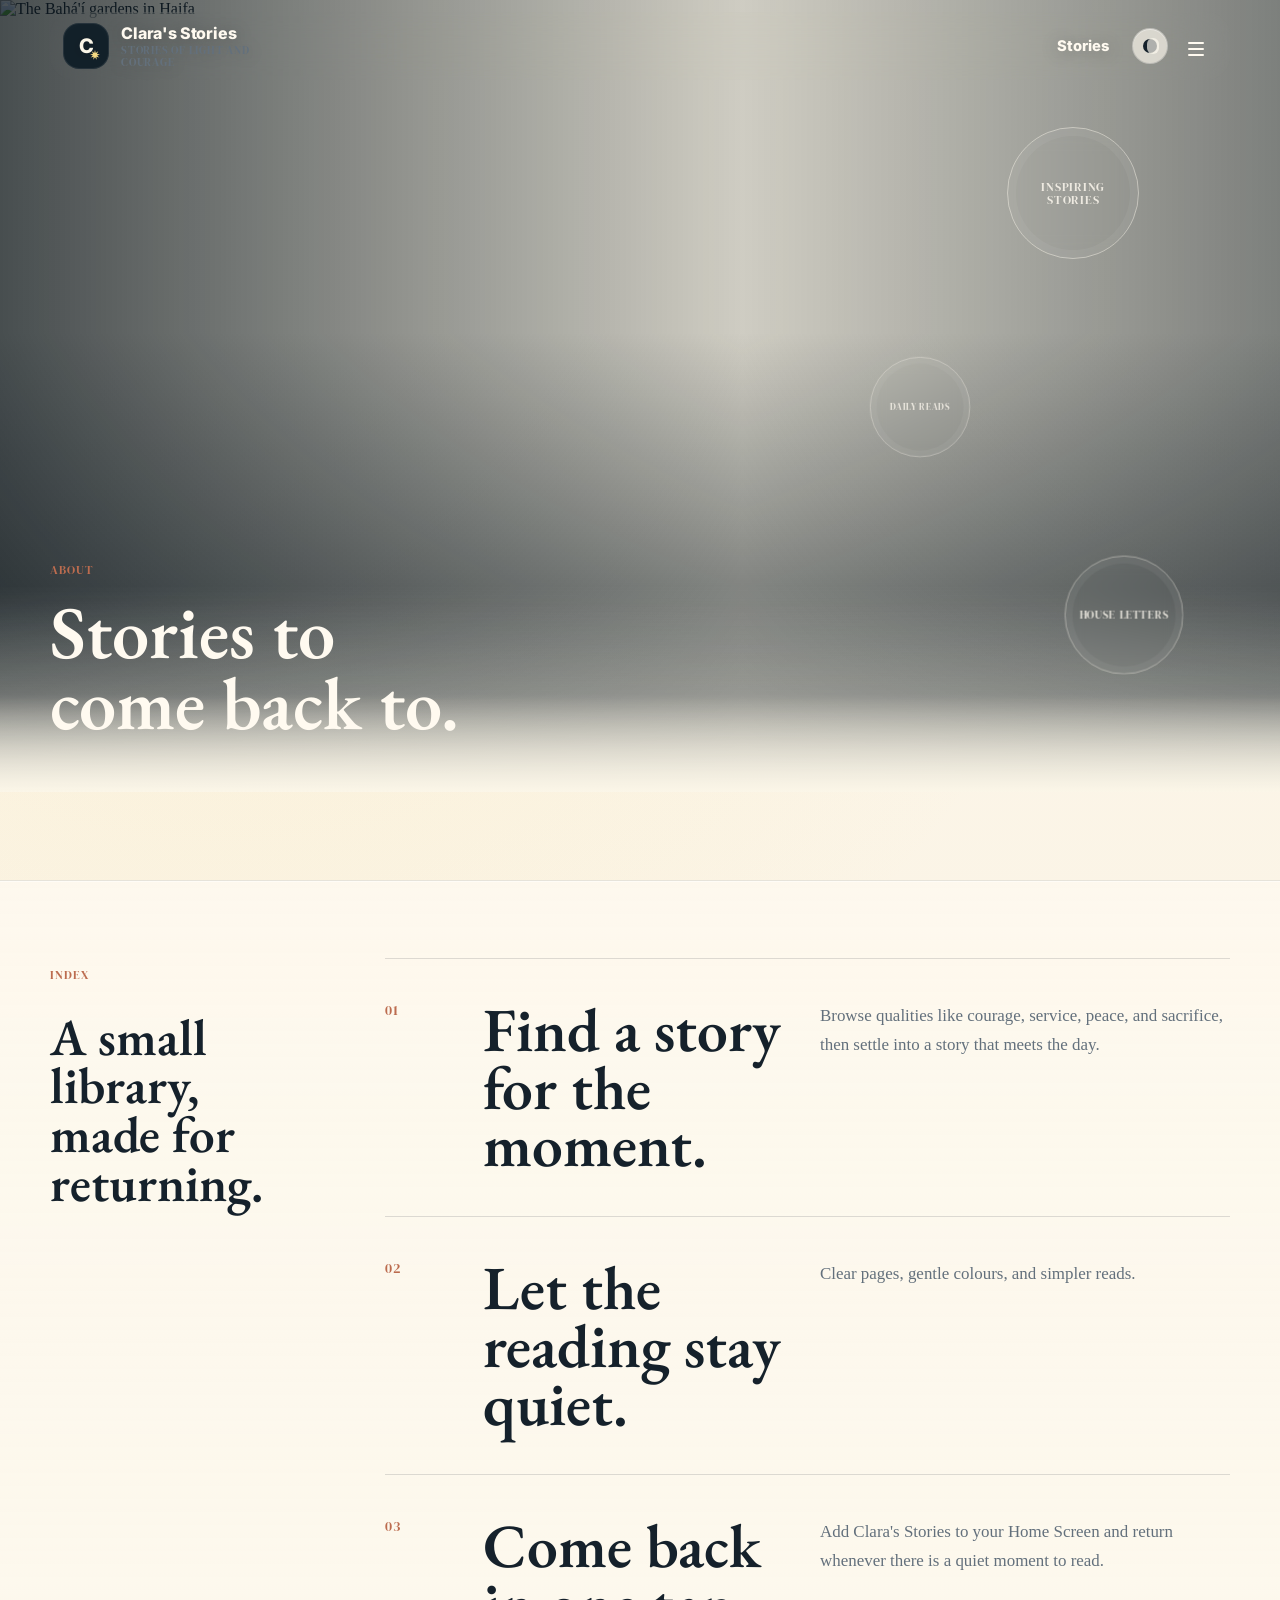
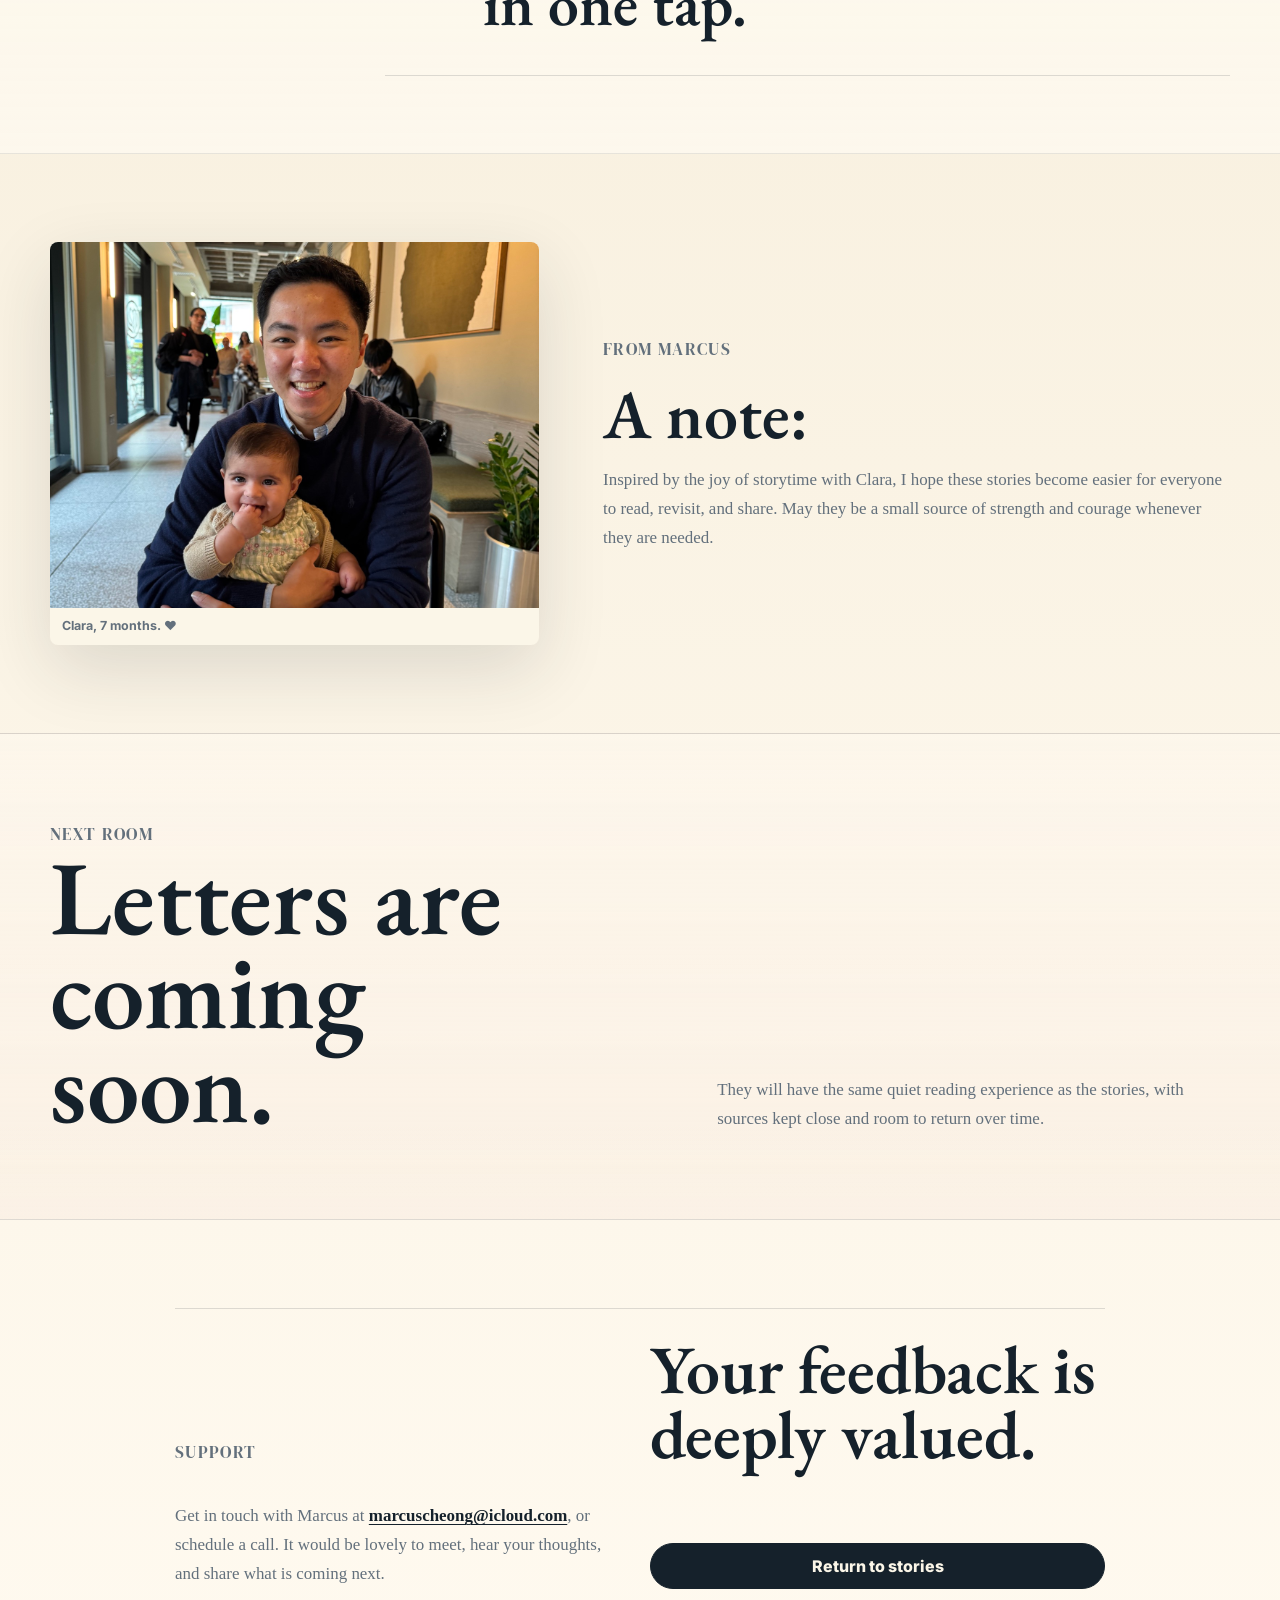
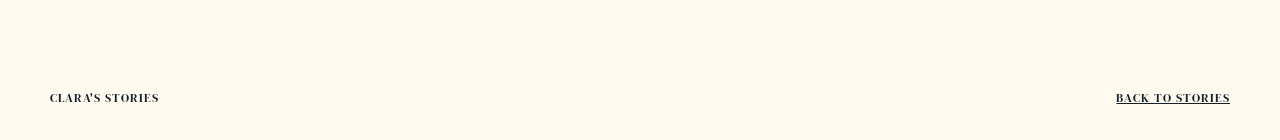
==== commit 65b0cd0e: "Bump PWA cache version for new story" ====
--- a/about.html
+++ b/about.html
@@ -41,7 +41,7 @@
     <meta name="apple-mobile-web-app-title" content="Clara's Stories" />
     <meta name="apple-mobile-web-app-status-bar-style" content="black-translucent" />
     <link rel="manifest" href="./manifest.webmanifest" />
-    <link rel="stylesheet" href="./styles.css?v=20260602-about-one-tap-1" />
+    <link rel="stylesheet" href="./styles.css?v=20260604-story-refresh-1" />
   </head>
   <body class="about-shell">
     <header class="site-header" data-header>
@@ -175,7 +175,7 @@
       <a href="./stories.html">Back to stories</a>
     </footer>
 
-    <script src="./install.js?v=20260602-about-one-tap-1"></script>
-    <script src="./about.js?v=20260602-about-one-tap-1"></script>
+    <script src="./install.js?v=20260604-story-refresh-1"></script>
+    <script src="./about.js?v=20260604-story-refresh-1"></script>
   </body>
 </html>
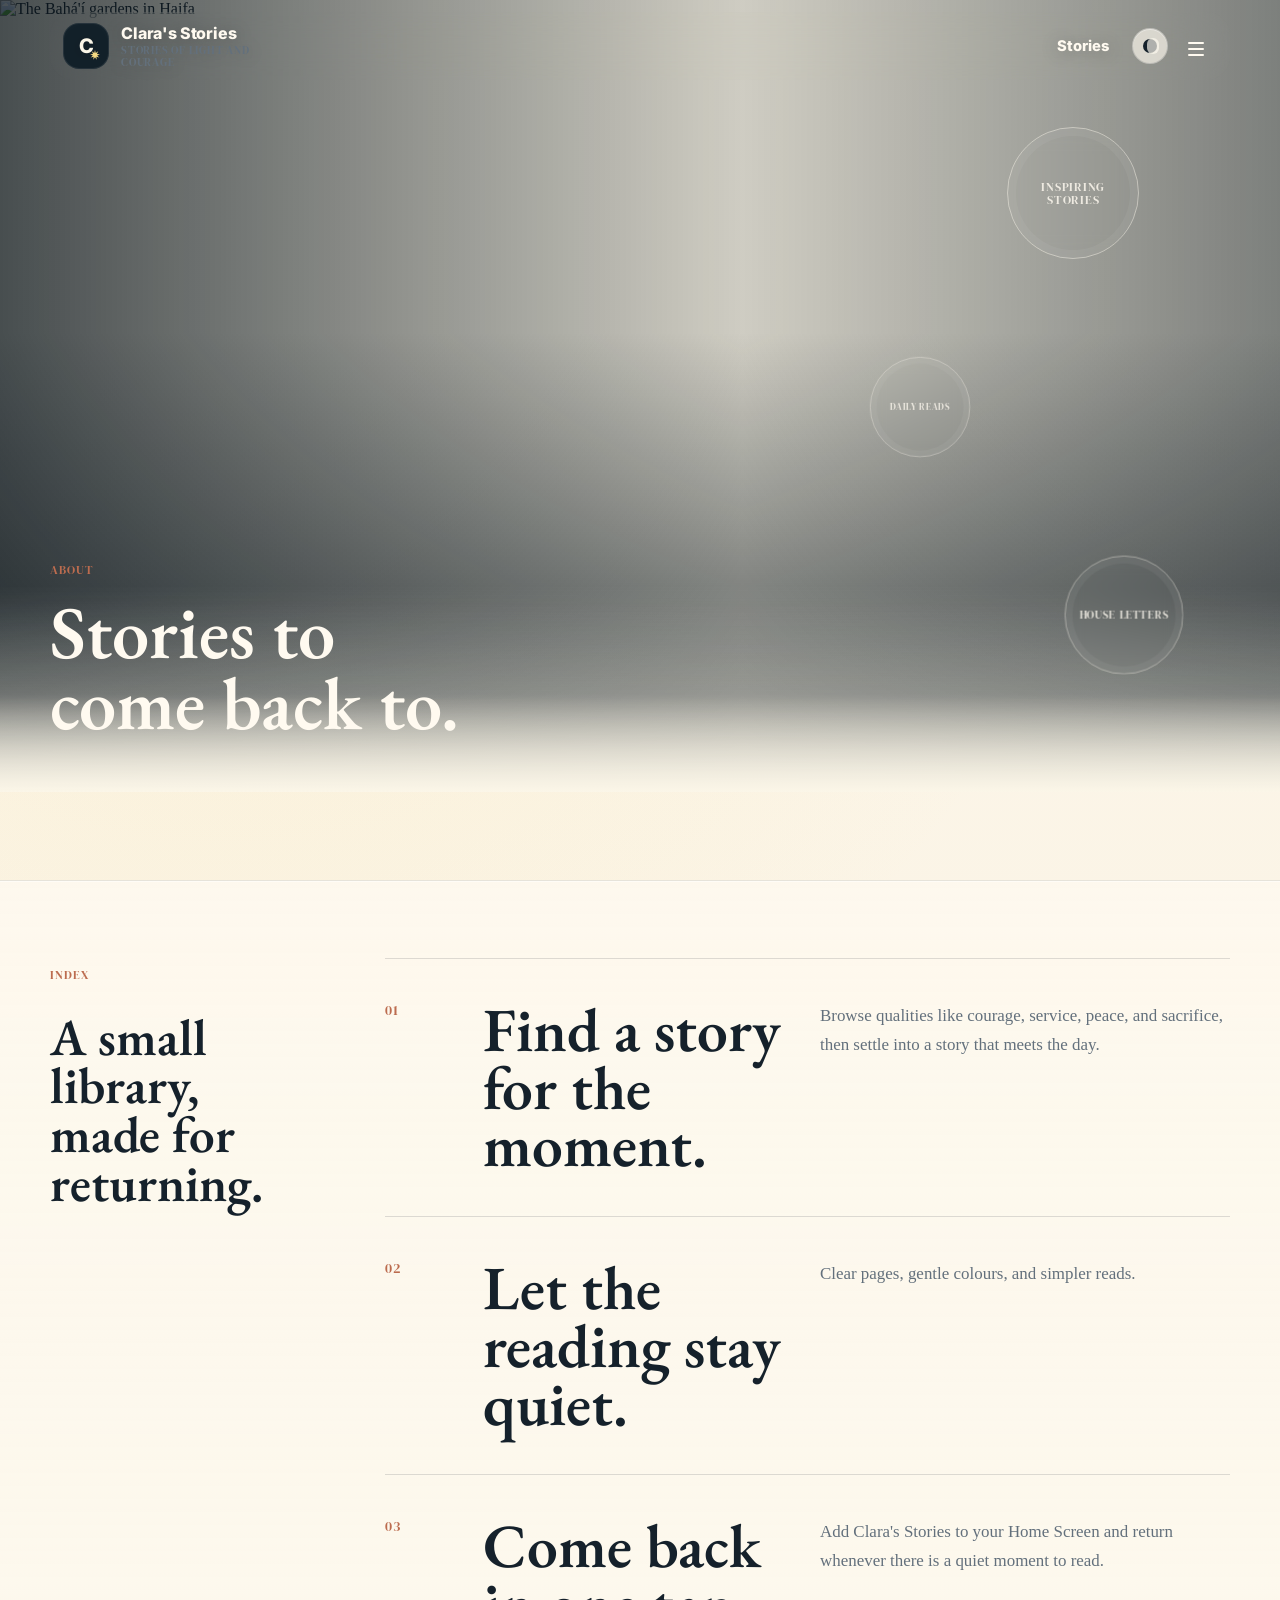
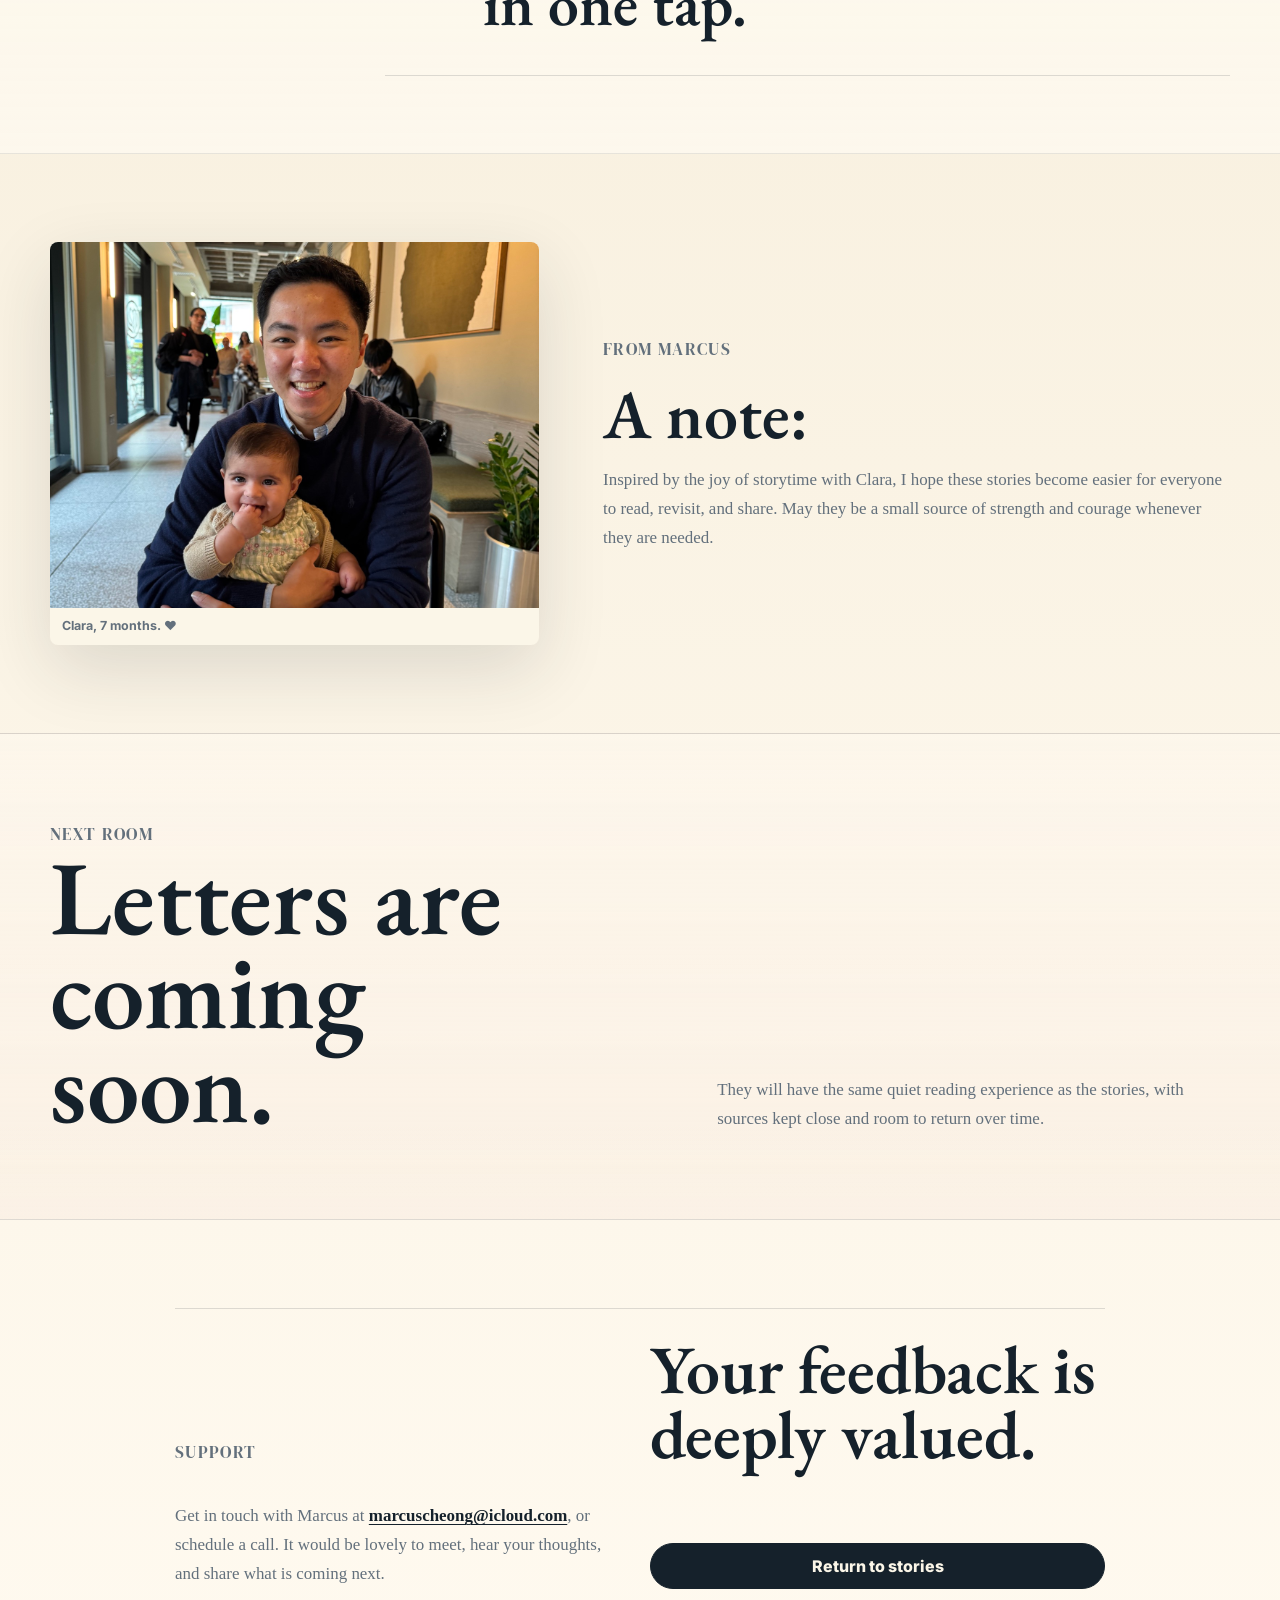
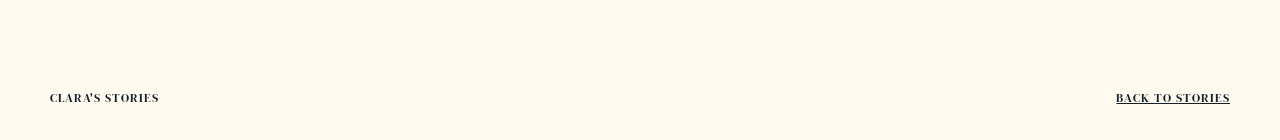
==== commit f25e8335: "Fix latest story preview and image" ====
--- a/about.html
+++ b/about.html
@@ -41,7 +41,7 @@
     <meta name="apple-mobile-web-app-title" content="Clara's Stories" />
     <meta name="apple-mobile-web-app-status-bar-style" content="black-translucent" />
     <link rel="manifest" href="./manifest.webmanifest" />
-    <link rel="stylesheet" href="./styles.css?v=20260604-story-refresh-1" />
+    <link rel="stylesheet" href="./styles.css?v=20260604-story-refresh-2" />
   </head>
   <body class="about-shell">
     <header class="site-header" data-header>
@@ -175,7 +175,7 @@
       <a href="./stories.html">Back to stories</a>
     </footer>
 
-    <script src="./install.js?v=20260604-story-refresh-1"></script>
-    <script src="./about.js?v=20260604-story-refresh-1"></script>
+    <script src="./install.js?v=20260604-story-refresh-2"></script>
+    <script src="./about.js?v=20260604-story-refresh-2"></script>
   </body>
 </html>
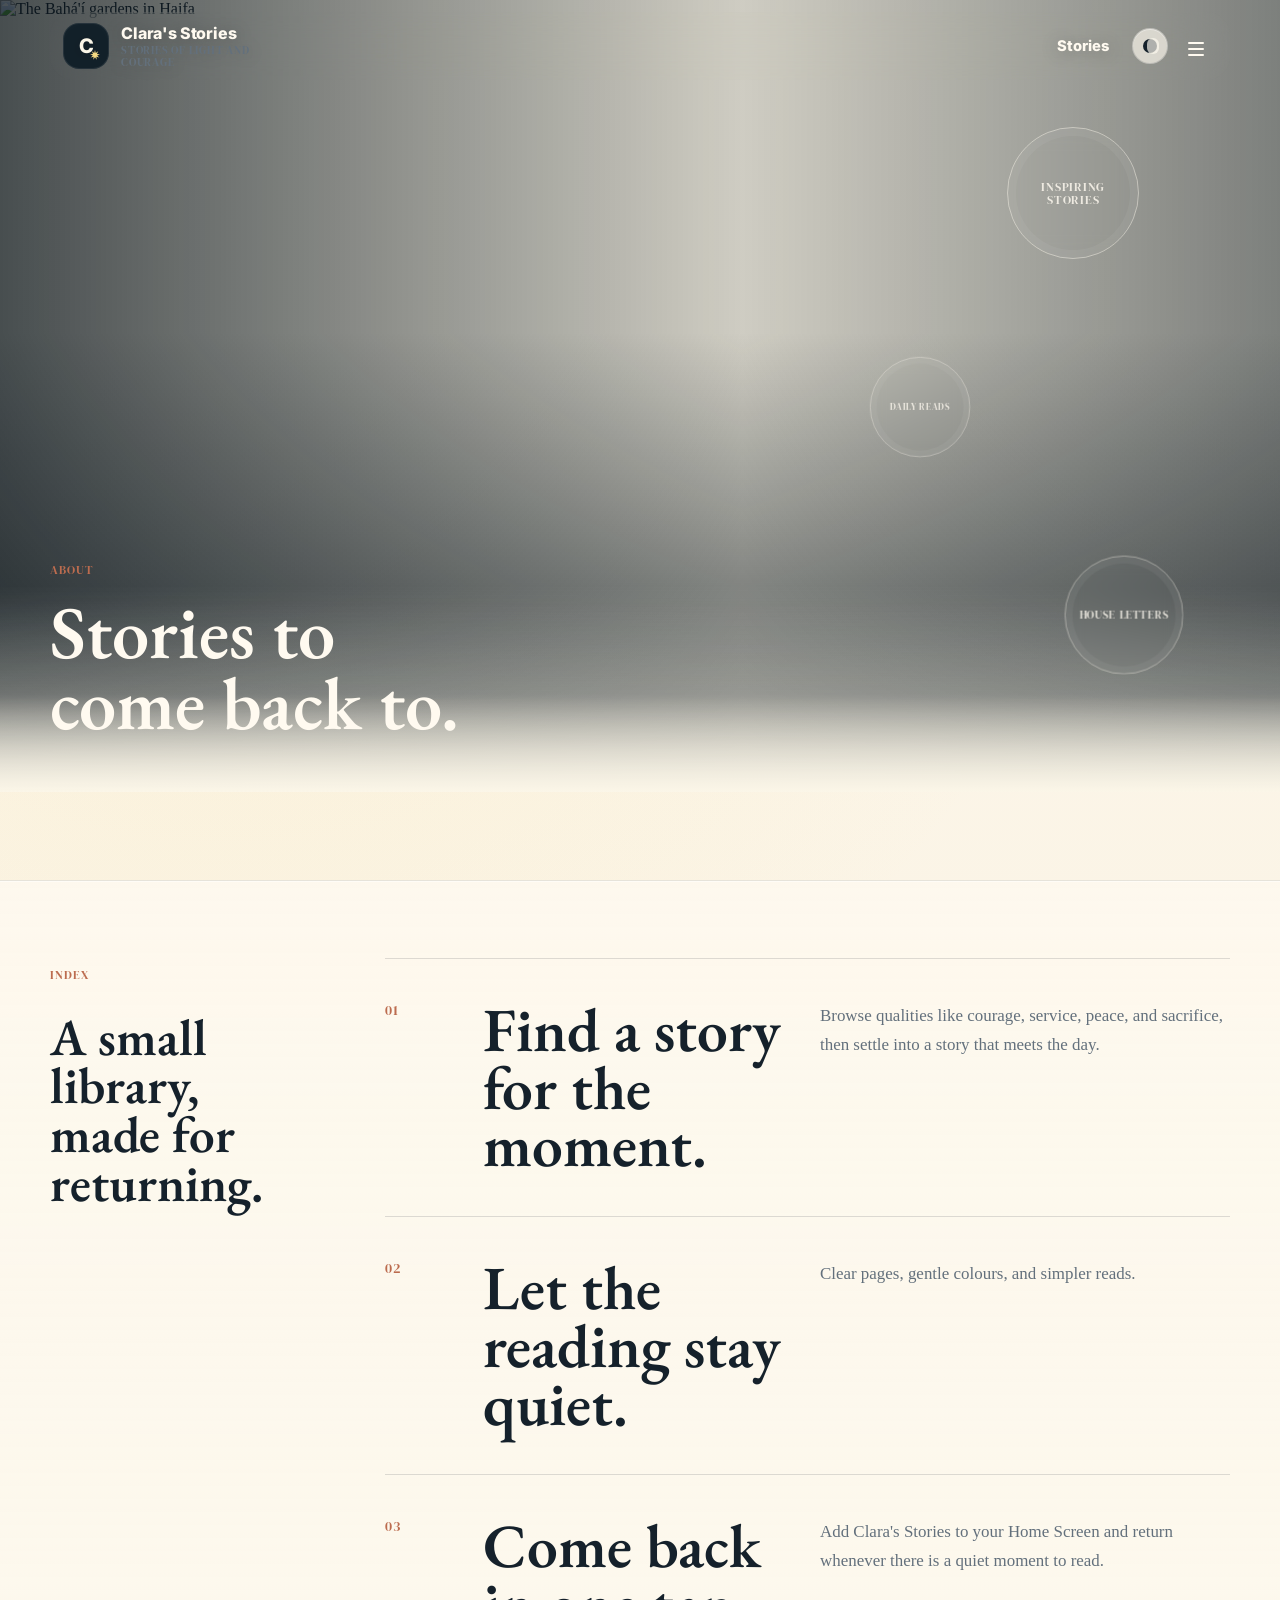
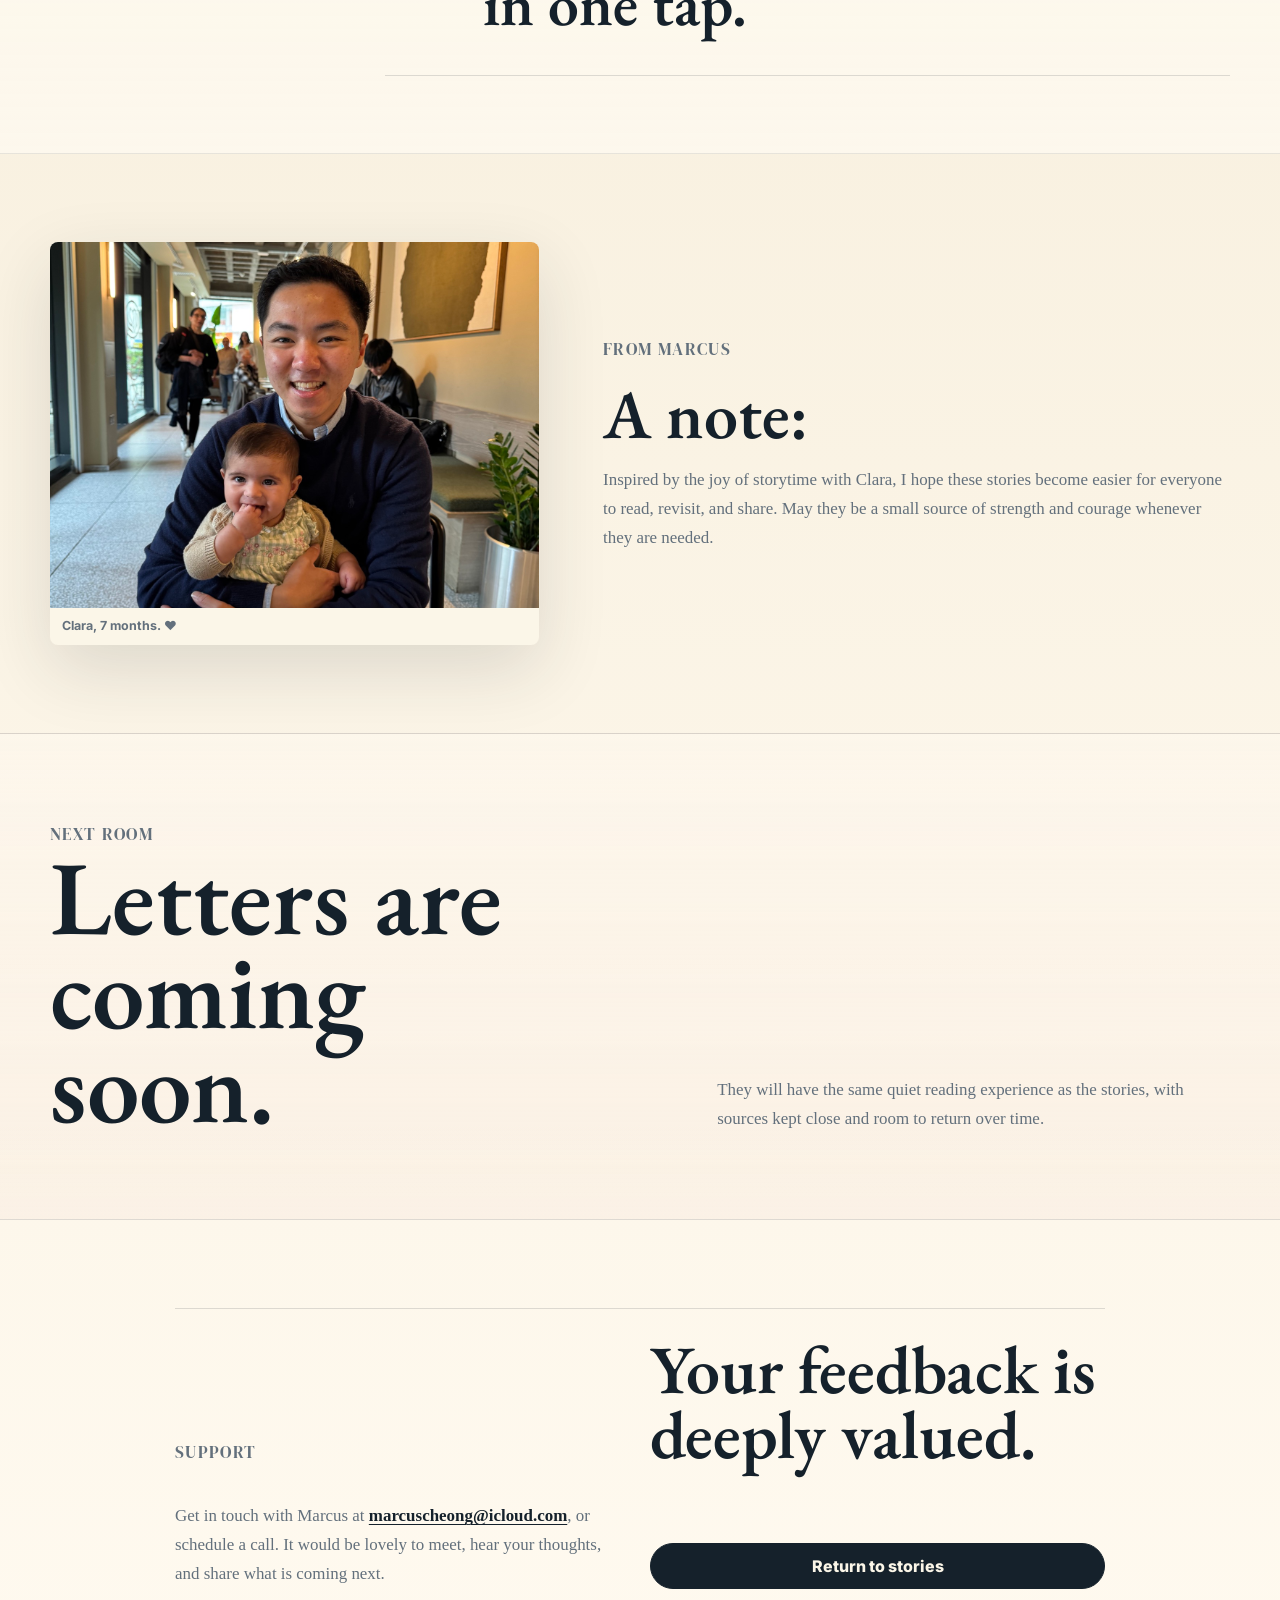
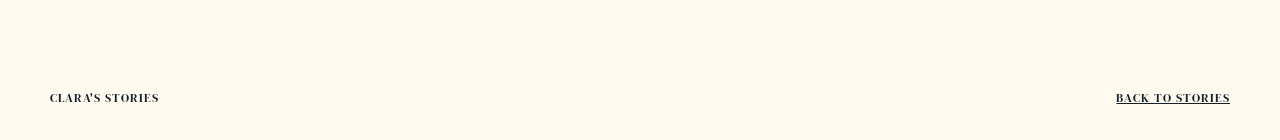
==== commit e7f99b02: "Refresh story assets for Nabil narration" ====
--- a/about.html
+++ b/about.html
@@ -41,7 +41,7 @@
     <meta name="apple-mobile-web-app-title" content="Clara's Stories" />
     <meta name="apple-mobile-web-app-status-bar-style" content="black-translucent" />
     <link rel="manifest" href="./manifest.webmanifest" />
-    <link rel="stylesheet" href="./styles.css?v=20260604-story-refresh-2" />
+    <link rel="stylesheet" href="./styles.css?v=20260701-nabil-narration" />
   </head>
   <body class="about-shell">
     <header class="site-header" data-header>
@@ -175,7 +175,7 @@
       <a href="./stories.html">Back to stories</a>
     </footer>
 
-    <script src="./install.js?v=20260604-story-refresh-2"></script>
-    <script src="./about.js?v=20260604-story-refresh-2"></script>
+    <script src="./install.js?v=20260701-nabil-narration"></script>
+    <script src="./about.js?v=20260701-nabil-narration"></script>
   </body>
 </html>
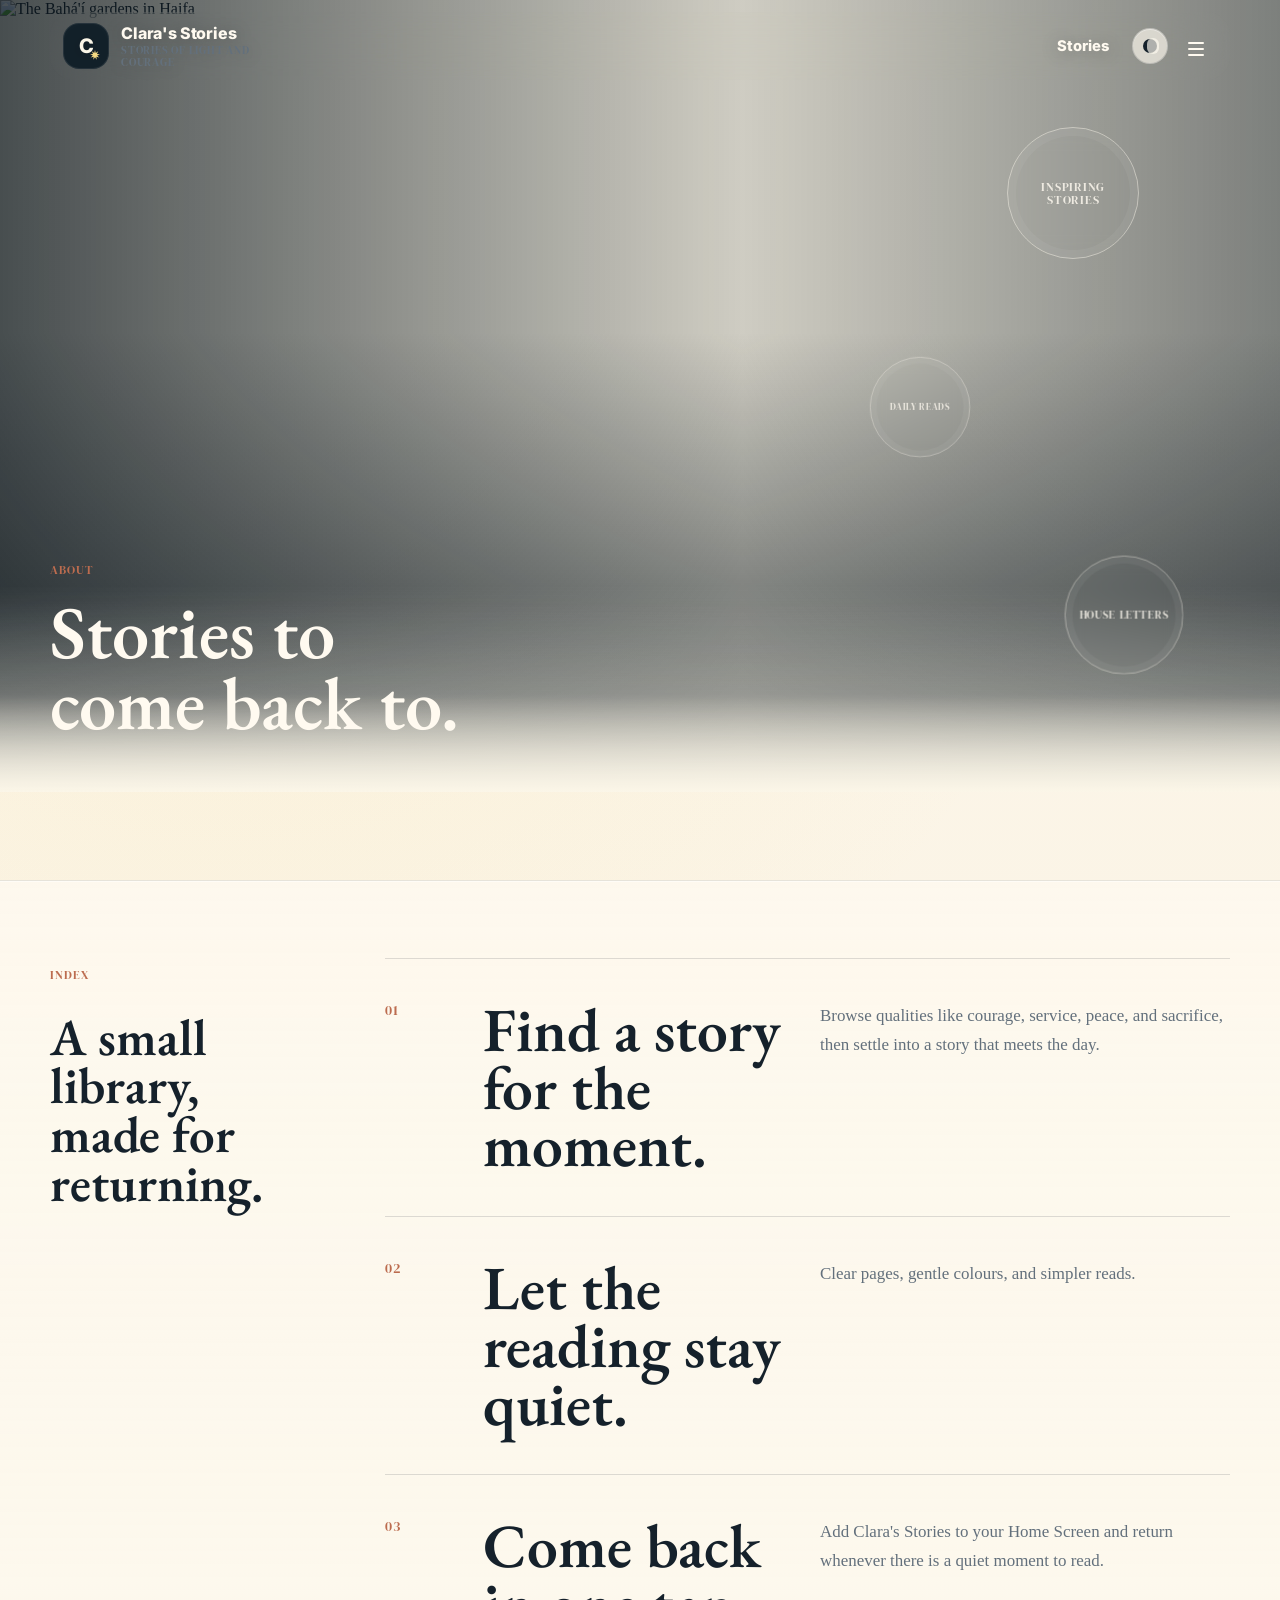
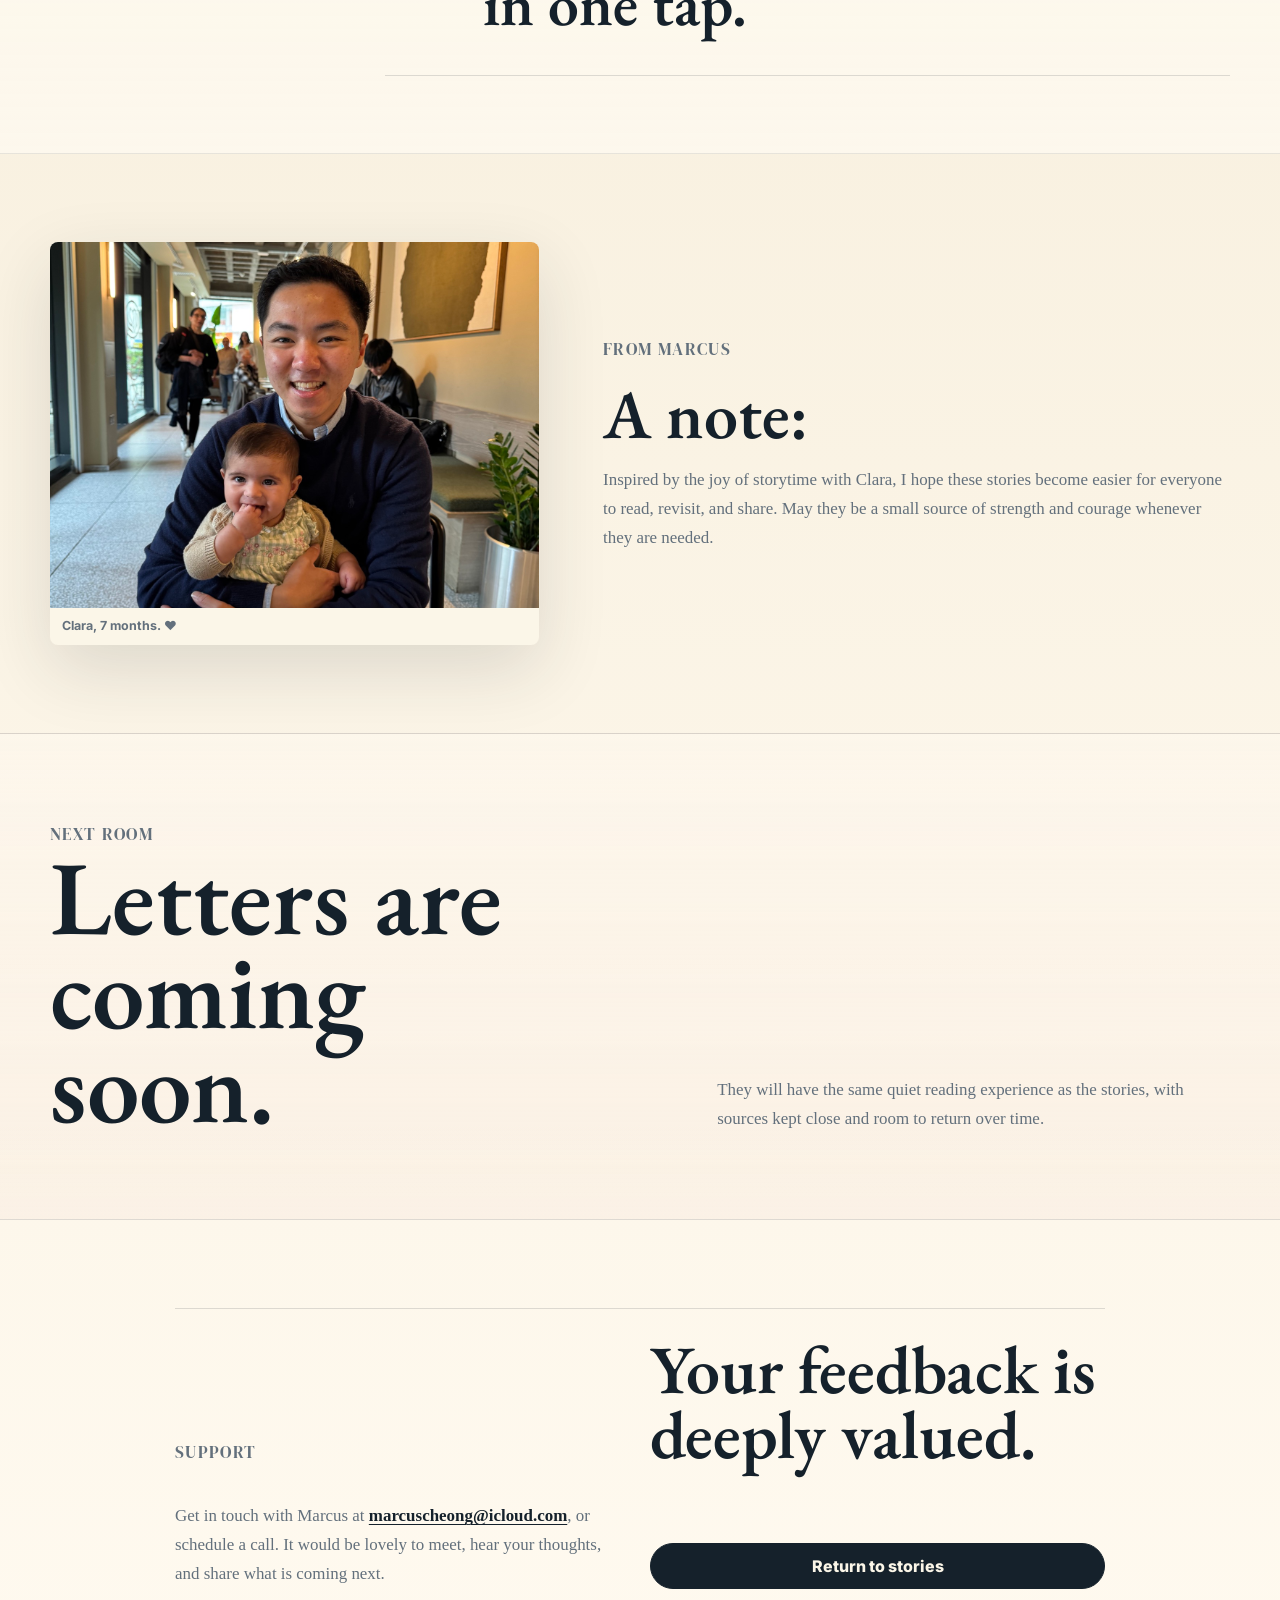
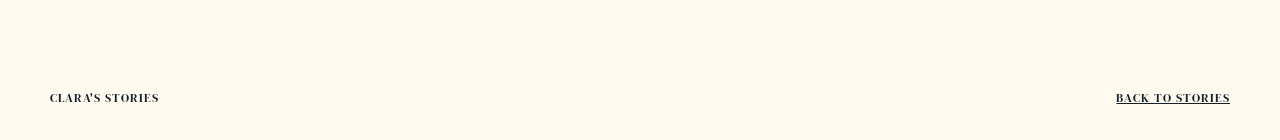
==== commit 11d6e53a: "Back" ====
--- a/about.html
+++ b/about.html
@@ -41,7 +41,7 @@
     <meta name="apple-mobile-web-app-title" content="Clara's Stories" />
     <meta name="apple-mobile-web-app-status-bar-style" content="black-translucent" />
     <link rel="manifest" href="./manifest.webmanifest" />
-    <link rel="stylesheet" href="./styles.css?v=20260701-nabil-narration" />
+    <link rel="stylesheet" href="./styles.css?v=20260701-corinne-quote-format" />
   </head>
   <body class="about-shell">
     <header class="site-header" data-header>
@@ -175,7 +175,7 @@
       <a href="./stories.html">Back to stories</a>
     </footer>
 
-    <script src="./install.js?v=20260701-nabil-narration"></script>
-    <script src="./about.js?v=20260701-nabil-narration"></script>
+    <script src="./install.js?v=20260701-corinne-quote-format"></script>
+    <script src="./about.js?v=20260701-corinne-quote-format"></script>
   </body>
 </html>
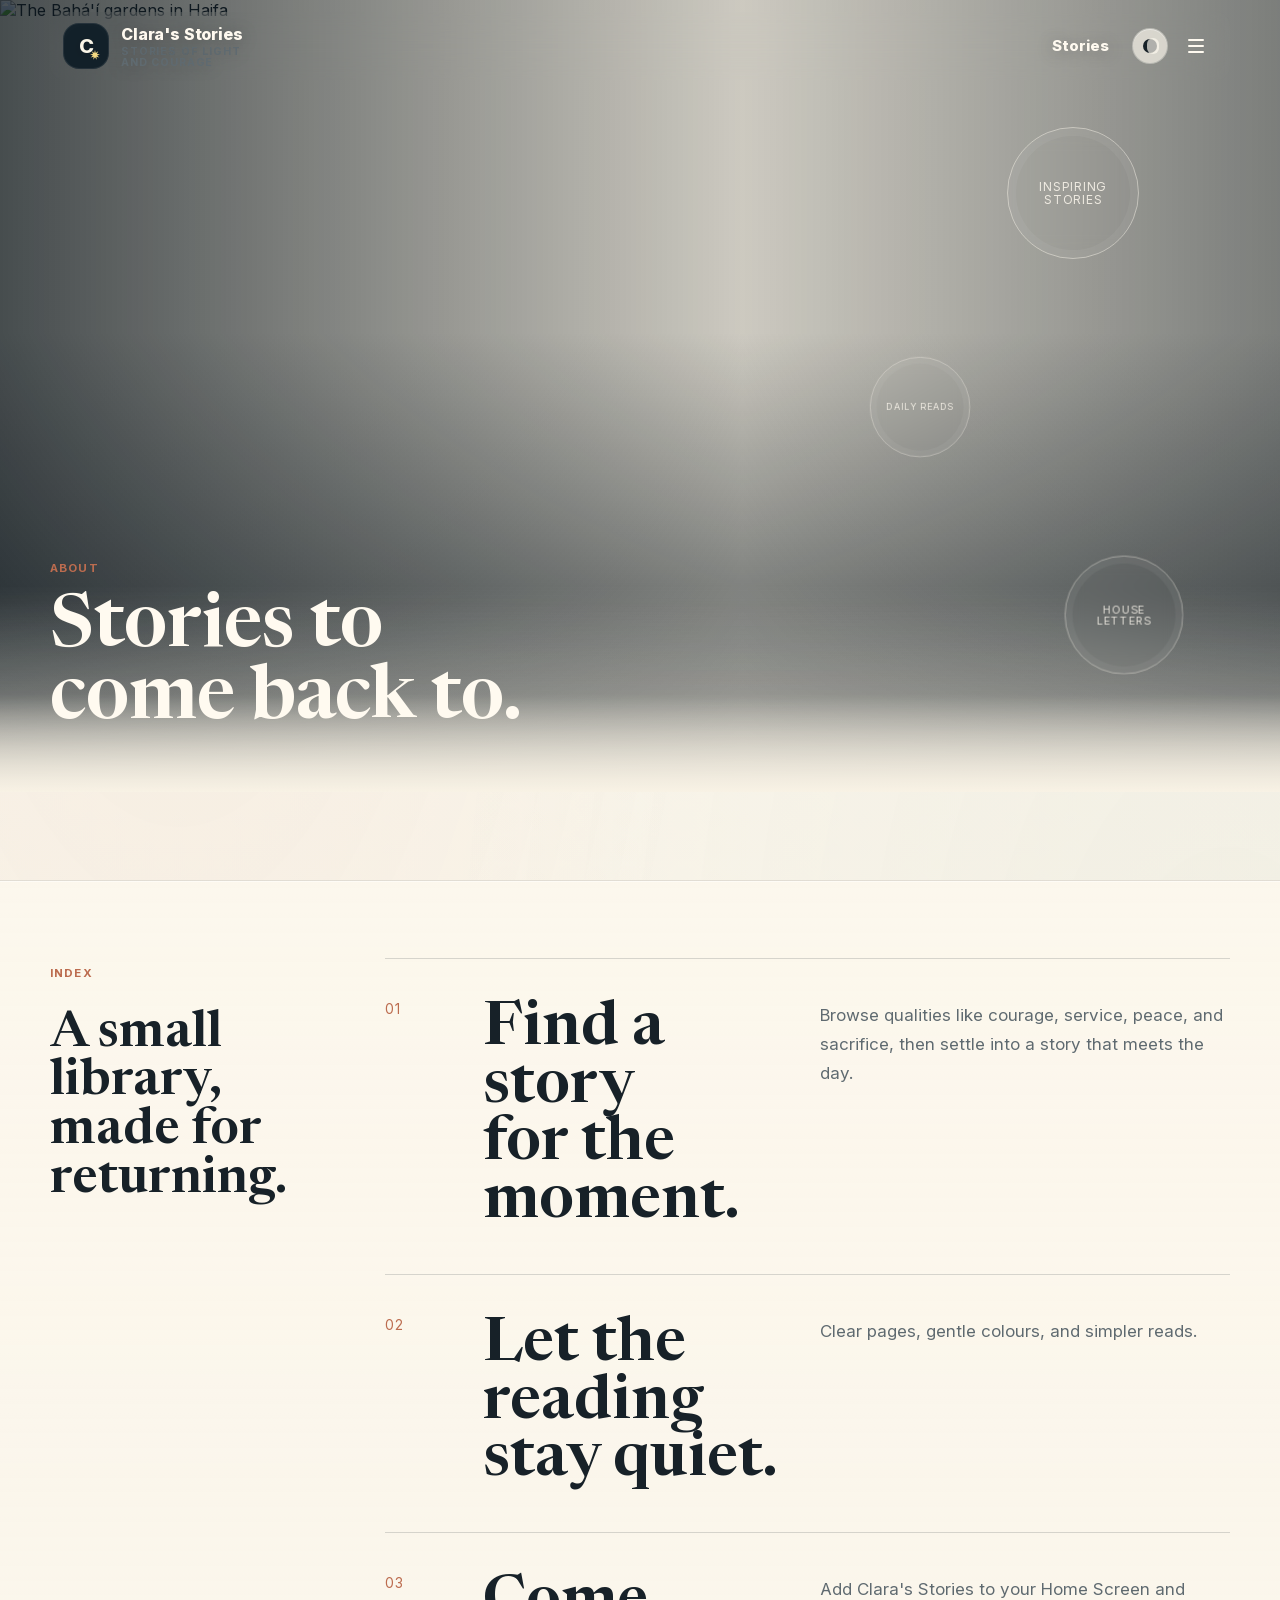
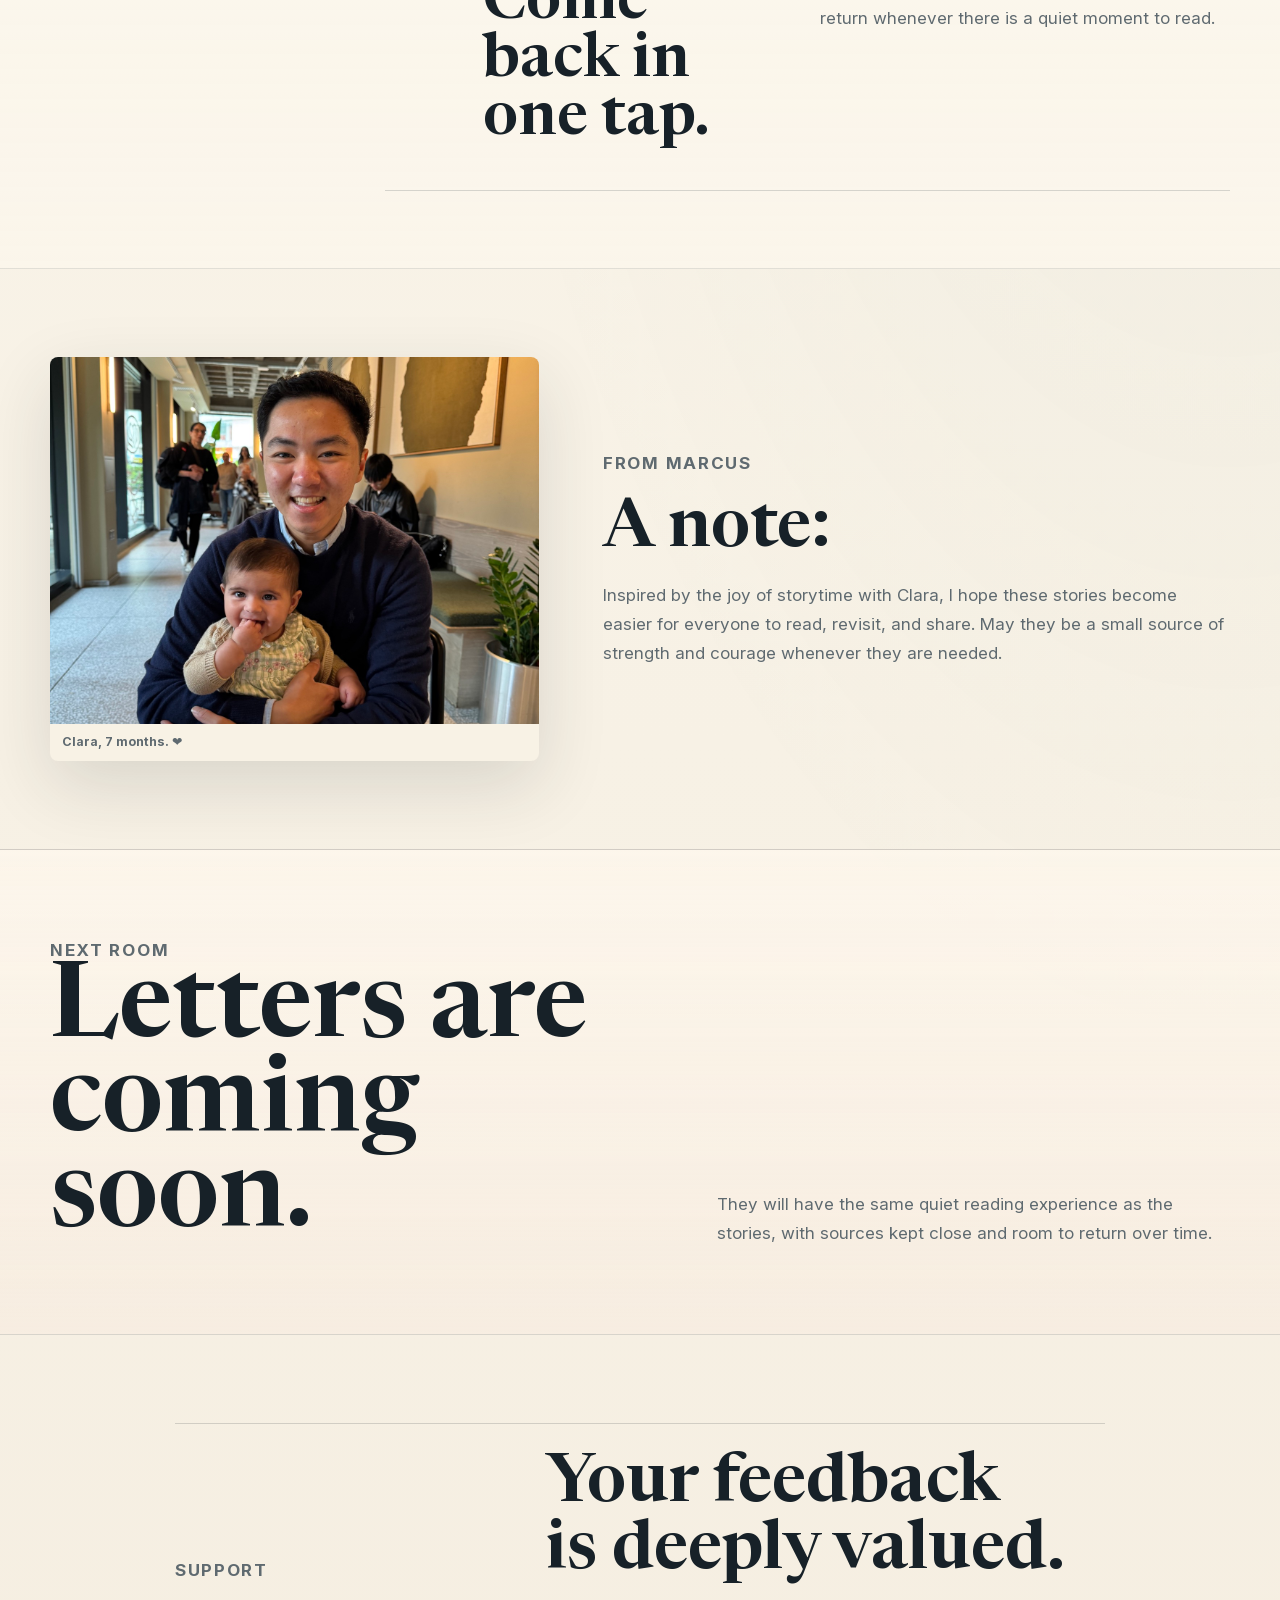
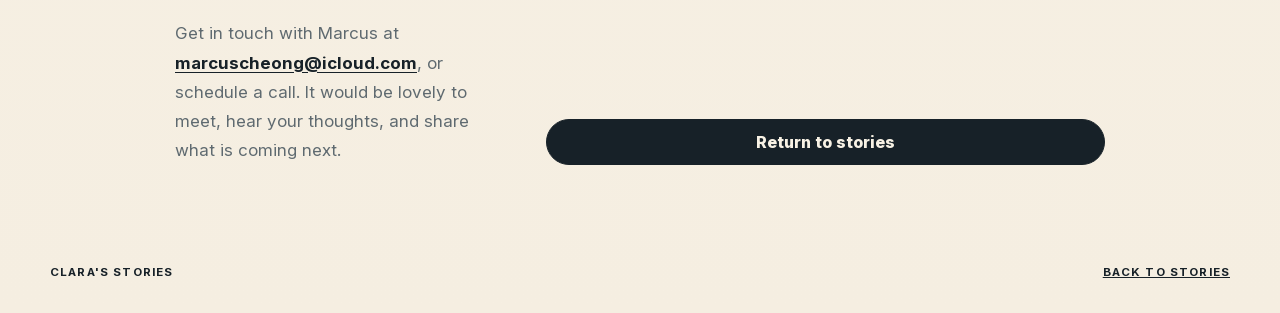
==== commit 98732a34: "Refine story library and cinematic mobile experience" ====
--- a/about.html
+++ b/about.html
@@ -23,12 +23,6 @@
         document.documentElement.dataset.theme = "light";
       }
     </script>
-    <link rel="preconnect" href="https://fonts.googleapis.com" />
-    <link rel="preconnect" href="https://fonts.gstatic.com" crossorigin />
-    <link
-      href="https://fonts.googleapis.com/css2?family=DM+Serif+Display&family=EB+Garamond:ital,wght@0,400;0,500;0,600;0,700;1,400;1,500;1,600&family=Inter:wght@400;500;600;700;800&display=swap"
-      rel="stylesheet"
-    />
     <link rel="icon" href="./favicon.ico" sizes="any" />
     <link rel="shortcut icon" href="./favicon.ico" type="image/x-icon" />
     <link rel="icon" href="./icons/clara-logo.svg" type="image/svg+xml" />
@@ -41,7 +35,7 @@
     <meta name="apple-mobile-web-app-title" content="Clara's Stories" />
     <meta name="apple-mobile-web-app-status-bar-style" content="black-translucent" />
     <link rel="manifest" href="./manifest.webmanifest" />
-    <link rel="stylesheet" href="./styles.css?v=20260701-corinne-quote-format" />
+    <link rel="stylesheet" href="./styles.css?v=20260816-cinematic-scroll-v6" />
   </head>
   <body class="about-shell">
     <header class="site-header" data-header>
@@ -49,7 +43,7 @@
         <span class="brand-mark">C</span>
         <span>
           <strong>Clara's Stories</strong>
-          <small>Stories of light and<br />courage</small>
+          <small>Stories of light<br />and courage</small>
         </span>
       </a>
       <nav class="nav" aria-label="Primary navigation">
@@ -175,7 +169,7 @@
       <a href="./stories.html">Back to stories</a>
     </footer>
 
-    <script src="./install.js?v=20260701-corinne-quote-format"></script>
-    <script src="./about.js?v=20260701-corinne-quote-format"></script>
+    <script src="./install.js?v=20260816-cinematic-scroll-v6"></script>
+    <script src="./about.js?v=20260816-cinematic-scroll-v6"></script>
   </body>
 </html>
--- a/styles.css
+++ b/styles.css
@@ -1,19 +1,79 @@
+@font-face {
+  font-family: "Inter";
+  font-style: normal;
+  font-weight: 400 800;
+  font-display: swap;
+  src: url("./assets/fonts/inter-latin-ext.woff2") format("woff2");
+  unicode-range: U+0100-02BA, U+02BD-02C5, U+02C7-02CC, U+02CE-02D7, U+02DD-02FF, U+0304, U+0308, U+0329, U+1D00-1DBF, U+1E00-1E9F, U+1EF2-1EFF, U+2020, U+20A0-20AB, U+20AD-20C0, U+2113, U+2C60-2C7F, U+A720-A7FF;
+}
+
+@font-face {
+  font-family: "Inter";
+  font-style: normal;
+  font-weight: 400 800;
+  font-display: swap;
+  src: url("./assets/fonts/inter-latin.woff2") format("woff2");
+  unicode-range: U+0000-00FF, U+0131, U+0152-0153, U+02BB-02BC, U+02C6, U+02DA, U+02DC, U+0304, U+0308, U+0329, U+2000-206F, U+20AC, U+2122, U+2191, U+2193, U+2212, U+2215, U+FEFF, U+FFFD;
+}
+
+@font-face {
+  font-family: "Newsreader";
+  font-style: normal;
+  font-weight: 400 700;
+  font-display: swap;
+  src: url("./assets/fonts/newsreader-latin-ext.woff2") format("woff2");
+  unicode-range: U+0100-02BA, U+02BD-02C5, U+02C7-02CC, U+02CE-02D7, U+02DD-02FF, U+0304, U+0308, U+0329, U+1D00-1DBF, U+1E00-1E9F, U+1EF2-1EFF, U+2020, U+20A0-20AB, U+20AD-20C0, U+2113, U+2C60-2C7F, U+A720-A7FF;
+}
+
+@font-face {
+  font-family: "Newsreader";
+  font-style: normal;
+  font-weight: 400 700;
+  font-display: swap;
+  src: url("./assets/fonts/newsreader-latin.woff2") format("woff2");
+  unicode-range: U+0000-00FF, U+0131, U+0152-0153, U+02BB-02BC, U+02C6, U+02DA, U+02DC, U+0304, U+0308, U+0329, U+2000-206F, U+20AC, U+2122, U+2191, U+2193, U+2212, U+2215, U+FEFF, U+FFFD;
+}
+
+@font-face {
+  font-family: "Newsreader";
+  font-style: italic;
+  font-weight: 400 500;
+  font-display: swap;
+  src: url("./assets/fonts/newsreader-italic-latin-ext.woff2") format("woff2");
+  unicode-range: U+0100-02BA, U+02BD-02C5, U+02C7-02CC, U+02CE-02D7, U+02DD-02FF, U+0304, U+0308, U+0329, U+1D00-1DBF, U+1E00-1E9F, U+1EF2-1EFF, U+2020, U+20A0-20AB, U+20AD-20C0, U+2113, U+2C60-2C7F, U+A720-A7FF;
+}
+
+@font-face {
+  font-family: "Newsreader";
+  font-style: italic;
+  font-weight: 400 500;
+  font-display: swap;
+  src: url("./assets/fonts/newsreader-italic-latin.woff2") format("woff2");
+  unicode-range: U+0000-00FF, U+0131, U+0152-0153, U+02BB-02BC, U+02C6, U+02DA, U+02DC, U+0304, U+0308, U+0329, U+2000-206F, U+20AC, U+2122, U+2191, U+2193, U+2212, U+2215, U+FEFF, U+FFFD;
+}
+
 :root {
-  --paper: #fbf6e8;
-  --ink: #15212b;
-  --muted: #63707c;
+  --paper: #f8f2e5;
+  --ink: #172128;
+  --muted: #5f6a70;
   --rose: #f0a39a;
   --mint: #b8d8c0;
   --sky: #a9cce3;
   --lemon: #f4d982;
   --clay: #bc6c4f;
-  --line: rgba(21, 33, 43, 0.14);
-  --shadow: 0 24px 70px rgba(56, 45, 32, 0.12);
-  --home-surface: #fbf6e8;
+  --line: rgba(23, 33, 40, 0.16);
+  --shadow: 0 18px 44px rgba(56, 45, 32, 0.08);
+  --home-surface: #f8f2e5;
   --hero-shade: #09131a;
   --font-ui: Inter, "Segoe UI", system-ui, sans-serif;
-  --font-serif: "EB Garamond", "Adobe Garamond Pro", Garamond, Georgia, serif;
-  --font-technical: "DM Serif Display", Georgia, serif;
+  --font-serif: Newsreader, "Iowan Old Style", "Palatino Linotype", Palatino, Georgia, serif;
+  --font-technical: Inter, "Segoe UI", system-ui, sans-serif;
+  --archive-page:
+    radial-gradient(ellipse at 14% -8%, rgba(188, 108, 79, 0.09), transparent 38%),
+    radial-gradient(ellipse at 96% 32%, rgba(95, 138, 114, 0.055), transparent 46%),
+    linear-gradient(180deg, #fbf7ed 0%, #f5eee1 100%);
+  --archive-card: rgba(251, 247, 237, 0.76);
+  --archive-card-strong: rgba(251, 247, 237, 0.92);
   color-scheme: light;
 }
 
@@ -48,12 +108,10 @@
   padding-right: 0;
   color: var(--ink);
   font-family: var(--font-ui);
+  font-optical-sizing: auto;
   font-synthesis: none;
-  background:
-    linear-gradient(90deg, rgba(21, 33, 43, 0.045) 1px, transparent 1px),
-    linear-gradient(rgba(21, 33, 43, 0.045) 1px, transparent 1px),
-    linear-gradient(135deg, #fffaf0 0%, #edf6ef 35%, #eef5fb 68%, #fff1e8 100%);
-  background-size: 36px 36px, 36px 36px, auto;
+  background: var(--archive-page);
+  background-size: auto;
   overflow-x: hidden;
   overscroll-behavior-x: none;
   transition: background 720ms cubic-bezier(0.16, 1, 0.3, 1), color 520ms ease;
@@ -73,19 +131,22 @@
   --sky: #18354d;
   --lemon: #f1d16f;
   --clay: #e39a78;
-  --line: rgba(243, 234, 217, 0.15);
-  --shadow: 0 28px 78px rgba(0, 0, 0, 0.34);
+  --line: rgba(243, 234, 217, 0.14);
+  --shadow: 0 20px 52px rgba(0, 0, 0, 0.26);
   --home-surface: #09131a;
   --hero-shade: #09131a;
+  --archive-page:
+    radial-gradient(ellipse at 16% -10%, rgba(188, 108, 79, 0.11), transparent 40%),
+    radial-gradient(ellipse at 100% 34%, rgba(95, 138, 114, 0.09), transparent 48%),
+    linear-gradient(180deg, #09131a 0%, #0b151a 100%);
+  --archive-card: rgba(13, 24, 31, 0.78);
+  --archive-card-strong: rgba(13, 24, 31, 0.94);
   color-scheme: dark;
 }
 
 :root[data-theme="dark"] body {
-  background:
-    linear-gradient(90deg, rgba(243, 234, 217, 0.055) 1px, transparent 1px),
-    linear-gradient(rgba(243, 234, 217, 0.055) 1px, transparent 1px),
-    linear-gradient(135deg, #09131a 0%, #12231d 38%, #101d2c 70%, #221714 100%);
-  background-size: 36px 36px, 36px 36px, auto;
+  background: var(--archive-page);
+  background-size: auto;
 }
 
 :root[data-theme="dark"] body.home-page {
@@ -93,19 +154,19 @@
 }
 
 body.stories-page {
-  background:
-    radial-gradient(circle at 18% 6%, rgba(244, 217, 130, 0.2), transparent 28%),
-    linear-gradient(180deg, #fffaf0 0%, var(--home-surface) 36%, #fffaf0 100%);
+  background: var(--archive-page);
+  background-size: auto;
 }
 
 :root[data-theme="dark"] body.stories-page {
-  background:
-    radial-gradient(circle at 18% 6%, rgba(232, 199, 111, 0.1), transparent 30%),
-    linear-gradient(180deg, #09131a 0%, #0d1821 48%, #09131a 100%);
-}
-
-body,
-button {
+  background: var(--archive-page);
+  background-size: auto;
+}
+
+button,
+input,
+textarea,
+select {
   font: inherit;
 }
 
@@ -136,18 +197,18 @@
   margin-top: 14px;
   padding: 10px 12px;
   border: 1px solid rgba(21, 33, 43, 0.1);
-  border-radius: 24px;
-  background: rgba(255, 250, 240, 0.84);
-  backdrop-filter: blur(24px) saturate(1.15);
-  box-shadow: 0 18px 50px rgba(36, 44, 46, 0.12);
+  border-radius: 14px;
+  background: rgba(248, 242, 229, 0.9);
+  backdrop-filter: blur(18px) saturate(1.04);
+  box-shadow: 0 10px 30px rgba(36, 44, 46, 0.08);
   transition: transform 520ms cubic-bezier(0.16, 1, 0.3, 1), opacity 360ms ease,
     box-shadow 360ms ease;
 }
 
 :root[data-theme="dark"] .site-header {
   border-color: rgba(243, 234, 217, 0.12);
-  background: rgba(14, 23, 30, 0.84);
-  box-shadow: 0 18px 55px rgba(0, 0, 0, 0.42);
+  background: rgba(11, 21, 27, 0.91);
+  box-shadow: 0 10px 34px rgba(0, 0, 0, 0.28);
 }
 
 .site-header.is-hidden {
@@ -189,6 +250,12 @@
   opacity: 0;
 }
 
+.home-page .site-header.is-cinematic-away {
+  transform: translate(-50%, -18px);
+  opacity: 0;
+  pointer-events: none;
+}
+
 .home-page .site-header.is-over-content {
   border-color: rgba(21, 33, 43, 0.1);
   background: rgba(251, 246, 232, 0.96);
@@ -209,7 +276,6 @@
 .brand,
 .nav,
 .hero-actions,
-.filters,
 .story-meta,
 .footer {
   display: flex;
@@ -294,18 +360,18 @@
 .story-link,
 .back-link {
   font-family: var(--font-technical);
-  font-size: 0.76rem;
-  font-weight: 400;
+  font-size: 0.72rem;
+  font-weight: 700;
   text-transform: uppercase;
-  letter-spacing: 0.08em;
+  letter-spacing: 0.1em;
 }
 
 .brand small {
   margin-top: 2px;
   color: var(--muted);
-  font-size: 0.69rem;
-  letter-spacing: 0.07em;
-  line-height: 1.05;
+  font-size: 0.66rem;
+  letter-spacing: 0.08em;
+  line-height: 1.08;
   white-space: normal;
 }
 
@@ -505,12 +571,12 @@
 }
 
 .menu-icon::before {
-  top: 6px;
+  top: 3px;
   box-shadow: 0 6px 0 currentColor;
 }
 
 .menu-icon::after {
-  top: 18px;
+  top: 15px;
 }
 
 .nav-menu[open] .nav-action {
@@ -561,6 +627,12 @@
 
 .nav-menu {
   position: relative;
+  display: grid;
+  width: 42px;
+  min-width: 42px;
+  height: 42px;
+  flex: 0 0 42px;
+  place-items: center;
 }
 
 .nav-menu summary {
@@ -1150,6 +1222,10 @@
   isolation: isolate;
   --hero-shift: 0px;
   --hero-image-opacity: 1;
+  --hero-progress: 0;
+  --hero-copy-progress: 0;
+  --hero-glow-progress: 0;
+  --hero-handoff-progress: 0;
 }
 
 .hero::after {
@@ -1213,8 +1289,13 @@
   margin: 0;
   font-family: var(--font-serif);
   font-weight: 600;
-  line-height: 0.96;
+  line-height: 0.98;
   letter-spacing: 0;
+  text-wrap: balance;
+}
+
+blockquote {
+  font-weight: 500;
 }
 
 h1 {
@@ -1443,15 +1524,13 @@
 }
 
 body.about-shell {
-  background:
-    radial-gradient(circle at 18% 8%, rgba(244, 217, 130, 0.22), transparent 28%),
-    linear-gradient(180deg, #fffaf0 0%, #f8f0df 46%, #fffaf0 100%);
+  background: var(--archive-page);
+  background-size: auto;
 }
 
 :root[data-theme="dark"] body.about-shell {
-  background:
-    radial-gradient(circle at 16% 6%, rgba(232, 199, 111, 0.1), transparent 30%),
-    linear-gradient(180deg, #09131a 0%, #0d1821 52%, #09131a 100%);
+  background: var(--archive-page);
+  background-size: auto;
 }
 
 .about-page {
@@ -1732,6 +1811,7 @@
 }
 
 .hero-image img,
+.hero-image video,
 .image-card img {
   display: block;
   width: 100%;
@@ -1740,11 +1820,32 @@
 }
 
 .hero-image img {
+  position: relative;
+  z-index: 0;
   height: calc(100% + 96px);
   opacity: 0;
   transform: translateY(calc(var(--hero-shift) * -0.06));
   animation: image-fade-in 900ms ease 120ms forwards;
   will-change: transform;
+}
+
+.hero-image video {
+  position: absolute;
+  inset: 0;
+  z-index: 1;
+  opacity: 0;
+  pointer-events: none;
+  transition: opacity 480ms ease;
+  will-change: opacity;
+}
+
+.hero-image.has-scroll-video video {
+  opacity: 1;
+}
+
+.hero-image.has-scroll-video img {
+  opacity: 0;
+  animation: none;
 }
 
 .home-intro {
@@ -2130,6 +2231,7 @@
 }
 
 :root[data-theme="dark"] .hero-image img,
+:root[data-theme="dark"] .hero-image video,
 :root[data-theme="dark"] .story-card.feature.image-card img {
   filter: saturate(0.9) brightness(0.78);
 }
@@ -2147,6 +2249,10 @@
   scroll-margin-top: 112px;
 }
 
+.home-mobile-library {
+  display: none;
+}
+
 .stories-page .story-stage {
   padding-top: clamp(54px, 7vw, 92px);
   padding-bottom: 60px;
@@ -2172,6 +2278,12 @@
   margin-bottom: 26px;
 }
 
+.section-heading h2 {
+  max-width: 11ch;
+  font-size: clamp(3.35rem, 5.1vw, 4.6rem);
+  line-height: 0.95;
+}
+
 .section-heading .kicker {
   margin-bottom: 0;
 }
@@ -2193,9 +2305,9 @@
 .library-count {
   color: var(--muted);
   font-family: var(--font-technical);
-  font-size: 0.76rem;
-  font-weight: 400;
-  letter-spacing: 0.08em;
+  font-size: 0.72rem;
+  font-weight: 700;
+  letter-spacing: 0.1em;
   text-transform: uppercase;
 }
 
@@ -2206,7 +2318,9 @@
   border-radius: 999px;
   padding: 0 17px;
   background: rgba(255, 250, 240, 0.76);
-  color: var(--muted);
+  color: var(--ink);
+  font-size: 0.95rem;
+  line-height: 1;
   outline: none;
 }
 
@@ -2227,112 +2341,54 @@
 }
 
 .filters {
+  min-width: 0;
+}
+
+.filter-toolbar {
+  display: flex;
   flex-wrap: wrap;
   gap: 8px;
-  justify-content: flex-start;
-}
-
-.filters.is-resizing {
-  overflow: hidden;
-  transition: height 620ms cubic-bezier(0.16, 1, 0.3, 1);
-  will-change: height;
+  align-items: center;
+}
+
+.filter,
+.filter-panel-close,
+.filter-shelf {
+  border: 1px solid var(--line);
+  color: var(--ink);
+  cursor: pointer;
 }
 
 .filter {
   display: inline-flex;
+  min-height: 44px;
   align-items: center;
   justify-content: center;
-  border: 1px solid var(--line);
+  gap: 7px;
   padding: 0 15px;
   background: rgba(255, 250, 240, 0.64);
-  color: var(--ink);
-  cursor: pointer;
   font-family: var(--font-technical);
-  font-weight: 400;
-}
-
-.filters.has-expanded-filters > .filter-anecdotes-primary {
-  display: none;
-}
-
-.filters.is-restoring-anecdotes > .filter-anecdotes-primary {
-  animation: filter-pill-in 360ms cubic-bezier(0.16, 1, 0.3, 1) both;
-}
-
-.filter-more {
-  width: 56px;
-  padding-inline: 0;
-}
-
-.filter-more::after {
-  content: "";
-  width: 0.48em;
-  height: 0.48em;
-  border-right: 1.5px solid currentColor;
-  border-bottom: 1.5px solid currentColor;
-  transform: translateY(-0.12em) rotate(45deg);
-  transition: transform 180ms ease;
-}
-
-.filter-less::after {
-  transform: translateY(0.08em) rotate(225deg);
-}
-
-.filters.has-expanded-filters > .filter-toggle {
-  display: none;
-}
-
-.filters.is-closing > .filter-toggle {
-  display: none;
-}
-
-.filter-overflow {
-  display: none;
-  opacity: 0;
-  transform: translateY(-8px);
-}
-
-.filters.has-expanded-filters > .filter-overflow,
-.filters.is-closing > .filter-overflow {
-  display: inline-flex;
-}
-
-.filters.has-expanded-filters:not(.is-closing) > .filter-overflow {
-  animation: filter-pill-in 440ms cubic-bezier(0.16, 1, 0.3, 1) both;
-  animation-delay: calc(var(--filter-index, 0) * 42ms);
-}
-
-.filters.is-closing > .filter-overflow {
-  pointer-events: none;
-  animation: filter-pill-out 320ms ease both;
-  animation-delay: calc((var(--filter-count, 1) - var(--filter-index, 0)) * 22ms);
-}
-
-@keyframes filter-pill-in {
-  from {
-    opacity: 0;
-    transform: translateY(-8px);
-  }
-
-  to {
-    opacity: 1;
-    transform: translateY(0);
-  }
-}
-
-@keyframes filter-pill-out {
-  from {
-    opacity: 1;
-    transform: translateY(0);
-  }
-
-  to {
-    opacity: 0;
-    transform: translateY(-7px);
-  }
+  font-size: 0.9rem;
+  font-weight: 600;
+  letter-spacing: 0.01em;
+  transition: background 180ms ease, border-color 180ms ease, color 180ms ease;
+}
+
+.filter-count {
+  display: inline-grid;
+  min-width: 24px;
+  height: 24px;
+  place-items: center;
+  border-radius: 999px;
+  padding-inline: 6px;
+  background: rgba(21, 33, 43, 0.08);
+  font-family: var(--font-ui);
+  font-size: 0.66rem;
+  font-weight: 800;
 }
 
 .filter.is-active {
+  border-color: rgba(105, 148, 113, 0.35);
   background: var(--mint);
 }
 
@@ -2348,18 +2404,187 @@
   color: #0c2f44;
 }
 
-.filter-more.has-active {
+.filter-disclosure.has-active {
+  border-color: rgba(105, 148, 113, 0.35);
   background: var(--mint);
 }
 
-:root[data-theme="dark"] .filter.is-active {
+.filter-chevron {
+  width: 0.52em;
+  height: 0.52em;
+  margin: -0.18em 2px 0 3px;
+  border-right: 1.5px solid currentColor;
+  border-bottom: 1.5px solid currentColor;
+  transform: rotate(45deg);
+  transition: transform 180ms ease;
+}
+
+.filter-disclosure[aria-expanded="true"] .filter-chevron {
+  margin-top: 0.2em;
+  transform: rotate(225deg);
+}
+
+.filter-panel {
+  margin-top: 12px;
+  border: 1px solid var(--line);
+  border-radius: 10px;
+  padding: 18px;
+  background: var(--archive-card-strong);
+  opacity: 0;
+  transform: translateY(-6px);
+}
+
+.filter-panel[hidden] {
+  display: none;
+}
+
+.filter-panel.is-open {
+  animation: filter-panel-in 260ms cubic-bezier(0.16, 1, 0.3, 1) both;
+}
+
+.filter-panel-heading {
+  display: flex;
+  align-items: start;
+  justify-content: space-between;
+  gap: 20px;
+  margin-bottom: 14px;
+}
+
+.filter-panel-kicker,
+.filter-panel-note {
+  margin: 0;
+}
+
+.filter-panel-kicker {
+  color: var(--ink);
+  font-family: var(--font-technical);
+  font-size: 0.7rem;
+  font-weight: 700;
+  letter-spacing: 0.1em;
+  text-transform: uppercase;
+}
+
+.filter-panel-note {
+  margin-top: 4px;
+  color: var(--muted);
+  font-family: var(--font-ui);
+  font-size: 0.82rem;
+  line-height: 1.4;
+}
+
+.filter-panel-close {
+  min-width: 44px;
+  min-height: 44px;
+  border-radius: 999px;
+  padding: 0 13px;
+  background: transparent;
+  font-family: var(--font-technical);
+  font-size: 0.72rem;
+}
+
+.filter-shelf-grid {
+  display: grid;
+  grid-template-columns: repeat(2, minmax(0, 1fr));
+  gap: 8px;
+}
+
+.filter-shelf {
+  display: flex;
+  min-height: 72px;
+  align-items: center;
+  justify-content: space-between;
+  gap: 12px;
+  border-radius: 6px;
+  padding: 11px 12px 11px 14px;
+  background: var(--archive-card);
+  text-align: left;
+  transition: background 180ms ease, border-color 180ms ease, color 180ms ease,
+    transform 180ms ease;
+}
+
+.filter-shelf-copy {
+  display: grid;
+  gap: 3px;
+  min-width: 0;
+}
+
+.filter-shelf strong {
+  font-family: var(--font-technical);
+  font-size: 0.9rem;
+  font-weight: 600;
+}
+
+.filter-shelf small {
+  color: var(--muted);
+  font-family: var(--font-ui);
+  font-size: 0.72rem;
+  line-height: 1.25;
+}
+
+.filter-shelf-count {
+  display: inline-grid;
+  min-width: 32px;
+  height: 32px;
+  flex: 0 0 auto;
+  place-items: center;
+  border-radius: 999px;
+  background: rgba(21, 33, 43, 0.08);
+  font-family: var(--font-ui);
+  font-size: 0.72rem;
+  font-weight: 800;
+}
+
+.filter-shelf:hover,
+.filter-shelf:focus-visible {
+  border-color: rgba(105, 148, 113, 0.42);
+  transform: translateY(-1px);
+}
+
+.filter-shelf.is-active {
+  border-color: rgba(105, 148, 113, 0.4);
+  background: var(--mint);
+}
+
+.filter:focus-visible,
+.filter-panel-close:focus-visible,
+.filter-shelf:focus-visible {
+  outline: 3px solid rgba(132, 177, 198, 0.5);
+  outline-offset: 2px;
+}
+
+@keyframes filter-panel-in {
+  from {
+    opacity: 0;
+    transform: translateY(-6px);
+  }
+
+  to {
+    opacity: 1;
+    transform: translateY(0);
+  }
+}
+
+:root[data-theme="dark"] .filter.is-active,
+:root[data-theme="dark"] .filter-disclosure.has-active,
+:root[data-theme="dark"] .filter-shelf.is-active {
   background: #d5ead5;
   color: #09131a;
 }
 
-:root[data-theme="dark"] .filter-more.has-active {
-  background: #d5ead5;
-  color: #09131a;
+:root[data-theme="dark"] .filter-panel {
+  background: var(--archive-card-strong);
+}
+
+:root[data-theme="dark"] .filter-panel-close,
+:root[data-theme="dark"] .filter-shelf {
+  border-color: rgba(243, 234, 217, 0.14);
+  background: var(--archive-card);
+  color: var(--ink);
+}
+
+:root[data-theme="dark"] .filter-count,
+:root[data-theme="dark"] .filter-shelf-count {
+  background: rgba(243, 234, 217, 0.12);
 }
 
 :root[data-theme="dark"] .filter.filter-listen {
@@ -2385,15 +2610,16 @@
   flex-direction: column;
   gap: 18px;
   padding: 22px;
-  border-radius: 8px;
-  background: rgba(255, 250, 240, 0.82);
+  border: 1px solid var(--line);
+  border-radius: 4px;
+  background: var(--archive-card);
   color: inherit;
   text-decoration: none;
   transition: transform 180ms ease, opacity 180ms ease;
 }
 
 .story-card:hover {
-  transform: translateY(-4px);
+  transform: translateY(-2px);
 }
 
 .story-card.is-hidden {
@@ -2402,11 +2628,19 @@
 
 .story-card.feature {
   grid-column: span 2;
-  background: linear-gradient(135deg, rgba(240, 163, 154, 0.86), rgba(244, 217, 130, 0.86));
+  background:
+    linear-gradient(135deg, rgba(188, 108, 79, 0.12), rgba(95, 138, 114, 0.09)),
+    var(--archive-card-strong);
 }
 
 :root[data-theme="dark"] .story-card.feature {
-  background: linear-gradient(135deg, rgba(86, 47, 54, 0.96), rgba(61, 71, 47, 0.96));
+  background:
+    linear-gradient(135deg, rgba(188, 108, 79, 0.14), rgba(95, 138, 114, 0.11)),
+    var(--archive-card-strong);
+}
+
+:root[data-theme="dark"] .story-card {
+  background-color: var(--archive-card);
 }
 
 .story-card.image-card {
@@ -2440,14 +2674,6 @@
   margin: 0;
 }
 
-.story-card[data-story-id="badi-carries-the-letter"].feature.image-card img {
-  object-position: center 18%;
-}
-
-.story-card[data-story-id="when-you-brought-her-your-darkness"].feature.image-card img {
-  object-position: center 8%;
-}
-
 .story-card.feature.image-card > :not(img) {
   margin-inline: 24px;
 }
@@ -2466,20 +2692,29 @@
   color: rgba(21, 33, 43, 0.7);
 }
 
+.story-card h3 {
+  font-size: clamp(1.55rem, 2vw, 1.9rem);
+  line-height: 0.98;
+}
+
 :root[data-theme="dark"] .story-meta {
   color: rgba(243, 234, 217, 0.72);
 }
 
-blockquote {
+.story-card blockquote {
   max-width: 16ch;
-  font-size: clamp(1.95rem, 3.25vw, 3.85rem);
+  font-size: clamp(1.85rem, 3vw, 3.35rem);
+  font-weight: 500;
+  line-height: 0.98;
 }
 
 .story-card p {
   margin: auto 0 0;
-  font-size: clamp(1rem, 1.05vw, 1.1rem);
+  font-family: var(--font-ui);
+  font-size: clamp(0.96rem, 1vw, 1.04rem);
   font-weight: 400;
-  line-height: 1.7;
+  line-height: 1.58;
+  text-wrap: pretty;
 }
 
 .story-link,
@@ -2533,16 +2768,18 @@
 .reader-summary {
   max-width: 62ch;
   color: var(--muted);
-  font-size: 1.08rem;
-  line-height: 1.7;
+  font-family: var(--font-ui);
+  font-size: 1.02rem;
+  line-height: 1.58;
+  text-wrap: pretty;
 }
 
 .reader-image,
 .reader-card,
 .source-card {
-  border: 1px solid rgba(255, 255, 255, 0.78);
-  border-radius: 8px;
-  background: rgba(255, 250, 240, 0.82);
+  border: 1px solid var(--line);
+  border-radius: 4px;
+  background: var(--archive-card-strong);
   box-shadow: var(--shadow);
 }
 
@@ -2730,18 +2967,19 @@
 .reader-note {
   display: grid;
   gap: 18px;
-  max-width: 72ch;
+  max-width: 68ch;
   margin-top: 0;
 }
 
 .reader-note p {
   margin: 0;
-  border-radius: 8px;
+  border-radius: 4px;
   color: var(--ink);
   font-family: var(--font-serif);
-  font-size: clamp(1.2rem, 1.45vw, 1.36rem);
-  font-weight: 500;
-  line-height: 1.68;
+  font-size: clamp(1.18rem, 1.35vw, 1.32rem);
+  font-weight: 400;
+  line-height: 1.62;
+  text-wrap: pretty;
   transition: background 220ms ease, box-shadow 220ms ease;
 }
 
@@ -2808,7 +3046,9 @@
 
 .source-card dd {
   margin: 0;
-  font-weight: 700;
+  font-family: var(--font-ui);
+  font-size: 0.96rem;
+  font-weight: 600;
   line-height: 1.45;
 }
 
@@ -2826,7 +3066,7 @@
 
 .tag-pill {
   display: inline-flex;
-  min-height: 24px;
+  min-height: 28px;
   align-items: center;
   justify-content: center;
   border: 1px solid rgba(21, 33, 43, 0.08);
@@ -2835,9 +3075,9 @@
   background: rgba(21, 33, 43, 0.045);
   color: var(--ink);
   font-family: var(--font-technical);
-  font-size: 0.78rem;
-  font-style: italic;
-  font-weight: 400;
+  font-size: 0.74rem;
+  font-style: normal;
+  font-weight: 600;
   letter-spacing: 0;
   line-height: 1;
   text-decoration: none;
@@ -2938,12 +3178,7 @@
 }
 
 @media (prefers-reduced-motion: reduce) {
-  .filters.is-resizing {
-    transition: none;
-  }
-
-  .filter-overflow,
-  .filters.is-restoring-anecdotes > .filter-anecdotes-primary {
+  .filter-panel.is-open {
     opacity: 1;
     transform: none;
     animation: none;
@@ -2952,6 +3187,19 @@
   .hero-image img {
     opacity: 1;
     animation: none;
+  }
+
+  .hero-image video {
+    display: none !important;
+  }
+
+  .hero-image.has-scroll-video img {
+    opacity: 1;
+  }
+
+  .home-page .hero-copy {
+    opacity: 1 !important;
+    transform: none !important;
   }
 
   .float-card,
@@ -3015,7 +3263,7 @@
     min-height: 520px;
   }
 
-  .filters {
+  .filter-toolbar {
     justify-content: flex-start;
   }
 
@@ -3074,6 +3322,176 @@
   main,
   .footer {
     width: min(calc(100% - 20px), 1180px);
+  }
+
+  .filter-toolbar {
+    gap: 7px;
+  }
+
+  .home-page .home-intro,
+  .home-page .home-path,
+  .home-page .home-close {
+    display: none;
+  }
+
+  .home-page .home-mobile-library {
+    display: block;
+    z-index: 4;
+    margin-top: -12svh;
+    padding-top: calc(94px + 3svh);
+    padding-bottom: 64px;
+    border-top: 1px solid var(--line);
+    border-radius: 28px 28px 0 0;
+    background: var(--archive-page);
+    background-size: auto;
+    box-shadow: 0 -34px 100px rgba(3, 11, 16, 0.42);
+    transform: translateY(calc((1 - var(--hero-handoff-progress)) * 10px));
+    isolation: isolate;
+  }
+
+  .home-page .home-mobile-library::before {
+    content: "";
+    position: absolute;
+    top: 0;
+    right: 28px;
+    left: 28px;
+    height: 1px;
+    background: linear-gradient(90deg, transparent, rgba(232, 199, 111, 0.5), transparent);
+    opacity: calc(0.35 + var(--hero-handoff-progress) * 0.65);
+    pointer-events: none;
+  }
+
+  .home-page .hero {
+    display: block;
+    min-height: 210svh;
+    padding: 0;
+  }
+
+  .home-page .hero-copy {
+    position: absolute;
+    right: 16px;
+    bottom: calc(110svh + max(34px, calc(24px + env(safe-area-inset-bottom))));
+    left: 16px;
+    z-index: 4;
+    width: auto;
+    opacity: calc(1 - var(--hero-copy-progress));
+    filter: blur(calc(var(--hero-copy-progress) * 2.4px));
+    transform: translate3d(0, calc(var(--hero-copy-progress) * -64px), 0)
+      scale(calc(1 + var(--hero-copy-progress) * 0.015));
+    transform-origin: left bottom;
+    will-change: opacity, filter, transform;
+  }
+
+  .home-page .hero-copy .kicker {
+    letter-spacing: calc(0.12em + var(--hero-copy-progress) * 0.07em);
+  }
+
+  .home-page .hero-copy h1 {
+    max-width: 8.5ch;
+    font-size: clamp(3.05rem, 13.4vw, 4.15rem);
+    line-height: 0.94;
+    text-shadow: 0 3px 28px rgba(0, 0, 0, 0.34);
+  }
+
+  .home-page .hero-copy > p:not(.kicker),
+  .home-page .hero-actions {
+    display: none;
+  }
+
+  .home-page .hero-image {
+    position: sticky;
+    top: 0;
+    height: 100svh;
+    -webkit-mask-image: none;
+    mask-image: none;
+  }
+
+  .home-page .hero::after {
+    display: none;
+  }
+
+  .home-page .hero-image::after {
+    content: "";
+    position: absolute;
+    inset: 0;
+    z-index: 3;
+    background:
+      linear-gradient(180deg, rgba(9, 19, 26, 0.02) 0%, rgba(9, 19, 26, 0.1) 46%, rgba(9, 19, 26, 0.72) 84%, #09131a 100%),
+      linear-gradient(90deg, rgba(9, 19, 26, 0.38), transparent 60%, rgba(9, 19, 26, 0.1));
+    opacity: calc(0.88 + var(--hero-handoff-progress) * 0.12);
+    pointer-events: none;
+  }
+
+  .home-page .hero-image::before {
+    content: "";
+    position: absolute;
+    inset: 0;
+    z-index: 2;
+    background: radial-gradient(
+      ellipse 48% 38% at 53% 24%,
+      rgba(235, 203, 113, 0.34),
+      rgba(235, 203, 113, 0.08) 38%,
+      transparent 72%
+    );
+    mix-blend-mode: soft-light;
+    opacity: calc(0.08 + var(--hero-glow-progress) * 0.5);
+    transform: translateY(calc(var(--hero-progress) * -2.5svh))
+      scale(calc(1 + var(--hero-progress) * 0.045));
+    transform-origin: 53% 24%;
+    pointer-events: none;
+    will-change: opacity, transform;
+  }
+
+  .home-page .hero-image img {
+    height: 100%;
+    transform:
+      translateY(calc(var(--hero-shift) * -0.055))
+      scale(calc(1 + var(--hero-progress) * 0.028));
+    transform-origin: 52% 44%;
+  }
+
+  .home-page .hero-image video {
+    height: 100%;
+    transform: translateZ(0);
+  }
+
+  .filter {
+    padding-inline: 14px;
+  }
+
+  .filter-panel {
+    border-radius: 8px;
+    padding: 13px;
+  }
+
+  .section-heading h2 {
+    max-width: 11ch;
+    font-size: clamp(2.45rem, 11vw, 3rem);
+    line-height: 0.97;
+  }
+
+  .filter-panel-note,
+  .filter-shelf small {
+    display: none;
+  }
+
+  .filter-panel-heading {
+    align-items: center;
+    margin-bottom: 10px;
+  }
+
+  .filter-shelf {
+    min-height: 54px;
+    padding: 9px 10px 9px 12px;
+  }
+
+  .filter-shelf strong {
+    font-size: 0.84rem;
+  }
+
+  .filter-shelf-count {
+    min-width: 28px;
+    height: 28px;
   }
 
   .site-header {
@@ -3258,9 +3676,10 @@
   }
 
   .nav {
+    align-items: center;
     overflow: visible;
     justify-content: space-between;
-    padding-bottom: 2px;
+    padding-bottom: 0;
   }
 
   .nav-menu-panel {
@@ -3340,10 +3759,13 @@
     display: none;
   }
 
+  .nav-menu,
   .nav-action {
     width: 38px;
     min-width: 38px;
+    height: 38px;
     min-height: 38px;
+    flex-basis: 38px;
   }
 
   .home-page .theme-toggle {
@@ -3532,3 +3954,29 @@
     font-size: clamp(1.82rem, 8.6vw, 3.25rem);
   }
 }
+
+@media (max-width: 620px) and (prefers-reduced-motion: reduce) {
+  .home-page .hero {
+    min-height: 100svh;
+  }
+
+  .home-page .hero-copy {
+    bottom: max(34px, calc(24px + env(safe-area-inset-bottom)));
+    filter: none !important;
+  }
+
+  .home-page .hero-image::before {
+    display: none;
+  }
+
+  .home-page .home-mobile-library {
+    margin-top: 0;
+    transform: none;
+  }
+
+  .home-page .site-header.is-cinematic-away {
+    transform: translateX(-50%);
+    opacity: 1;
+    pointer-events: auto;
+  }
+}
